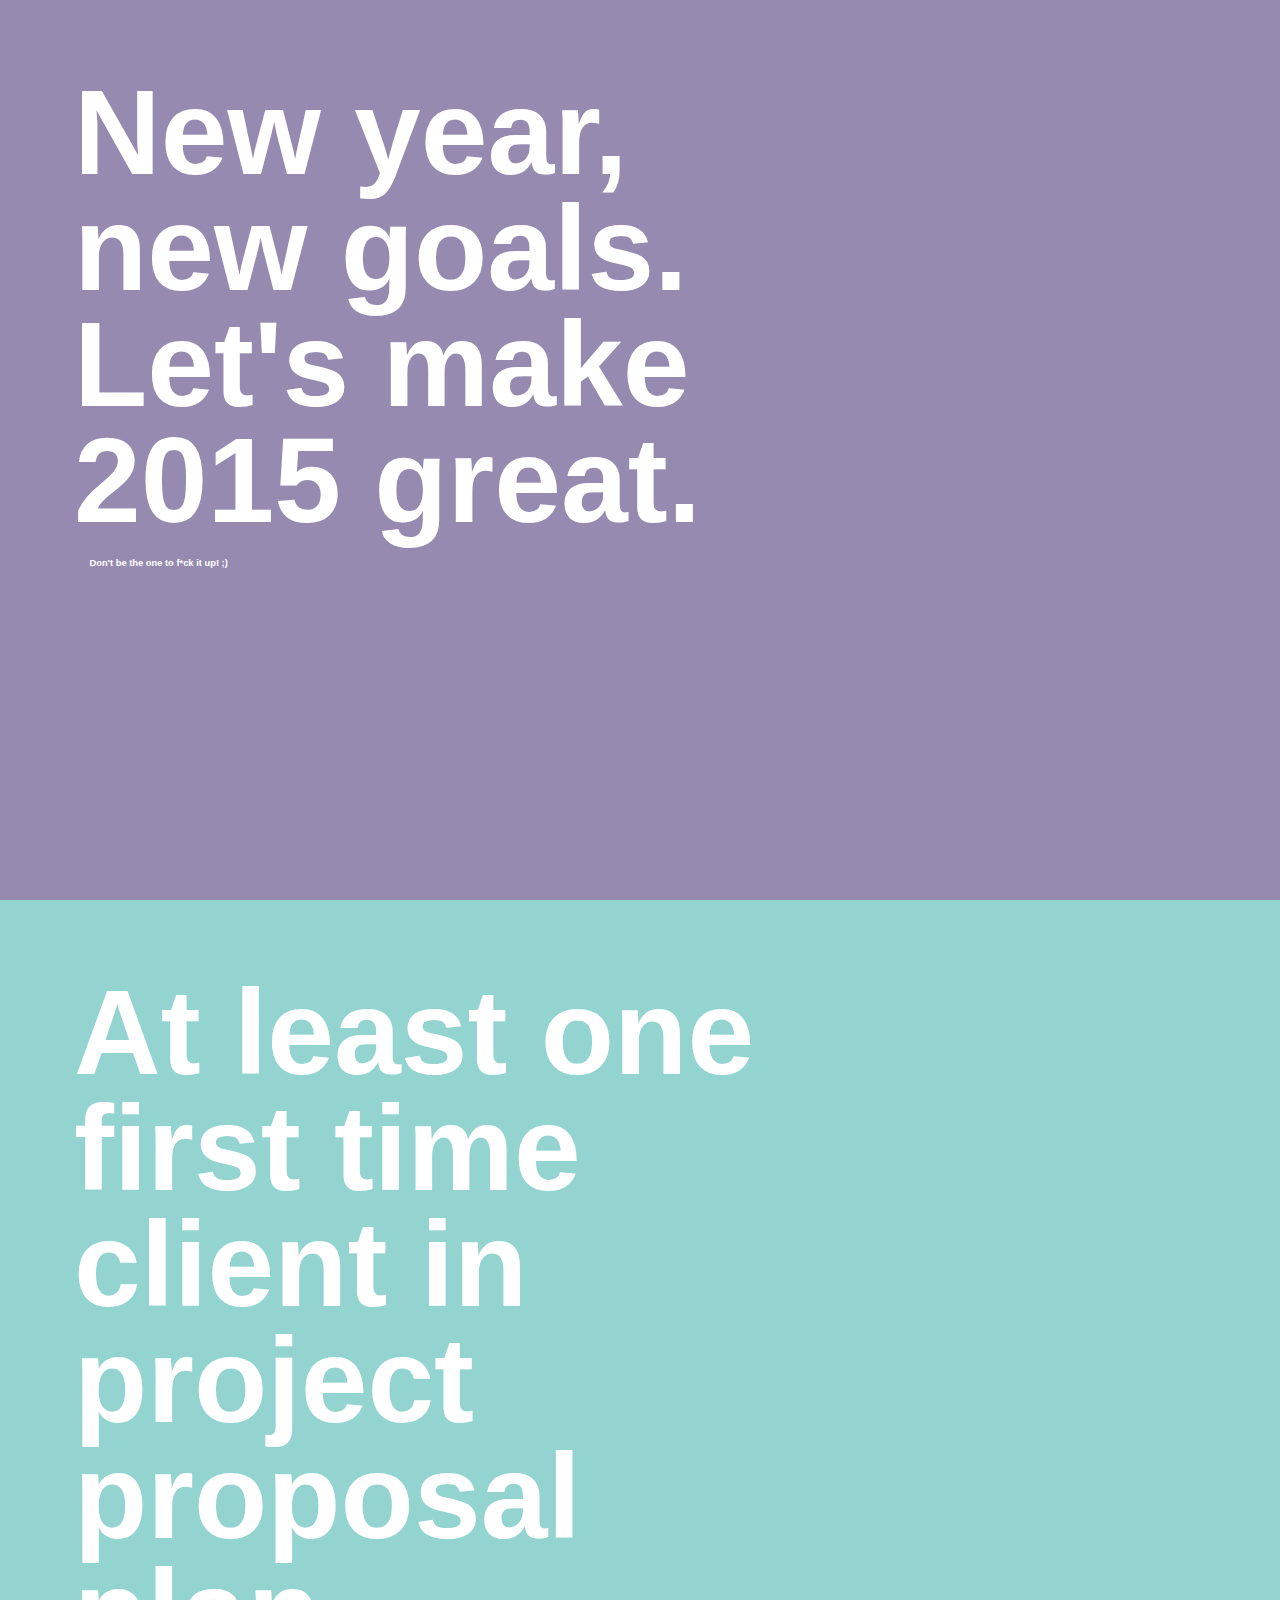
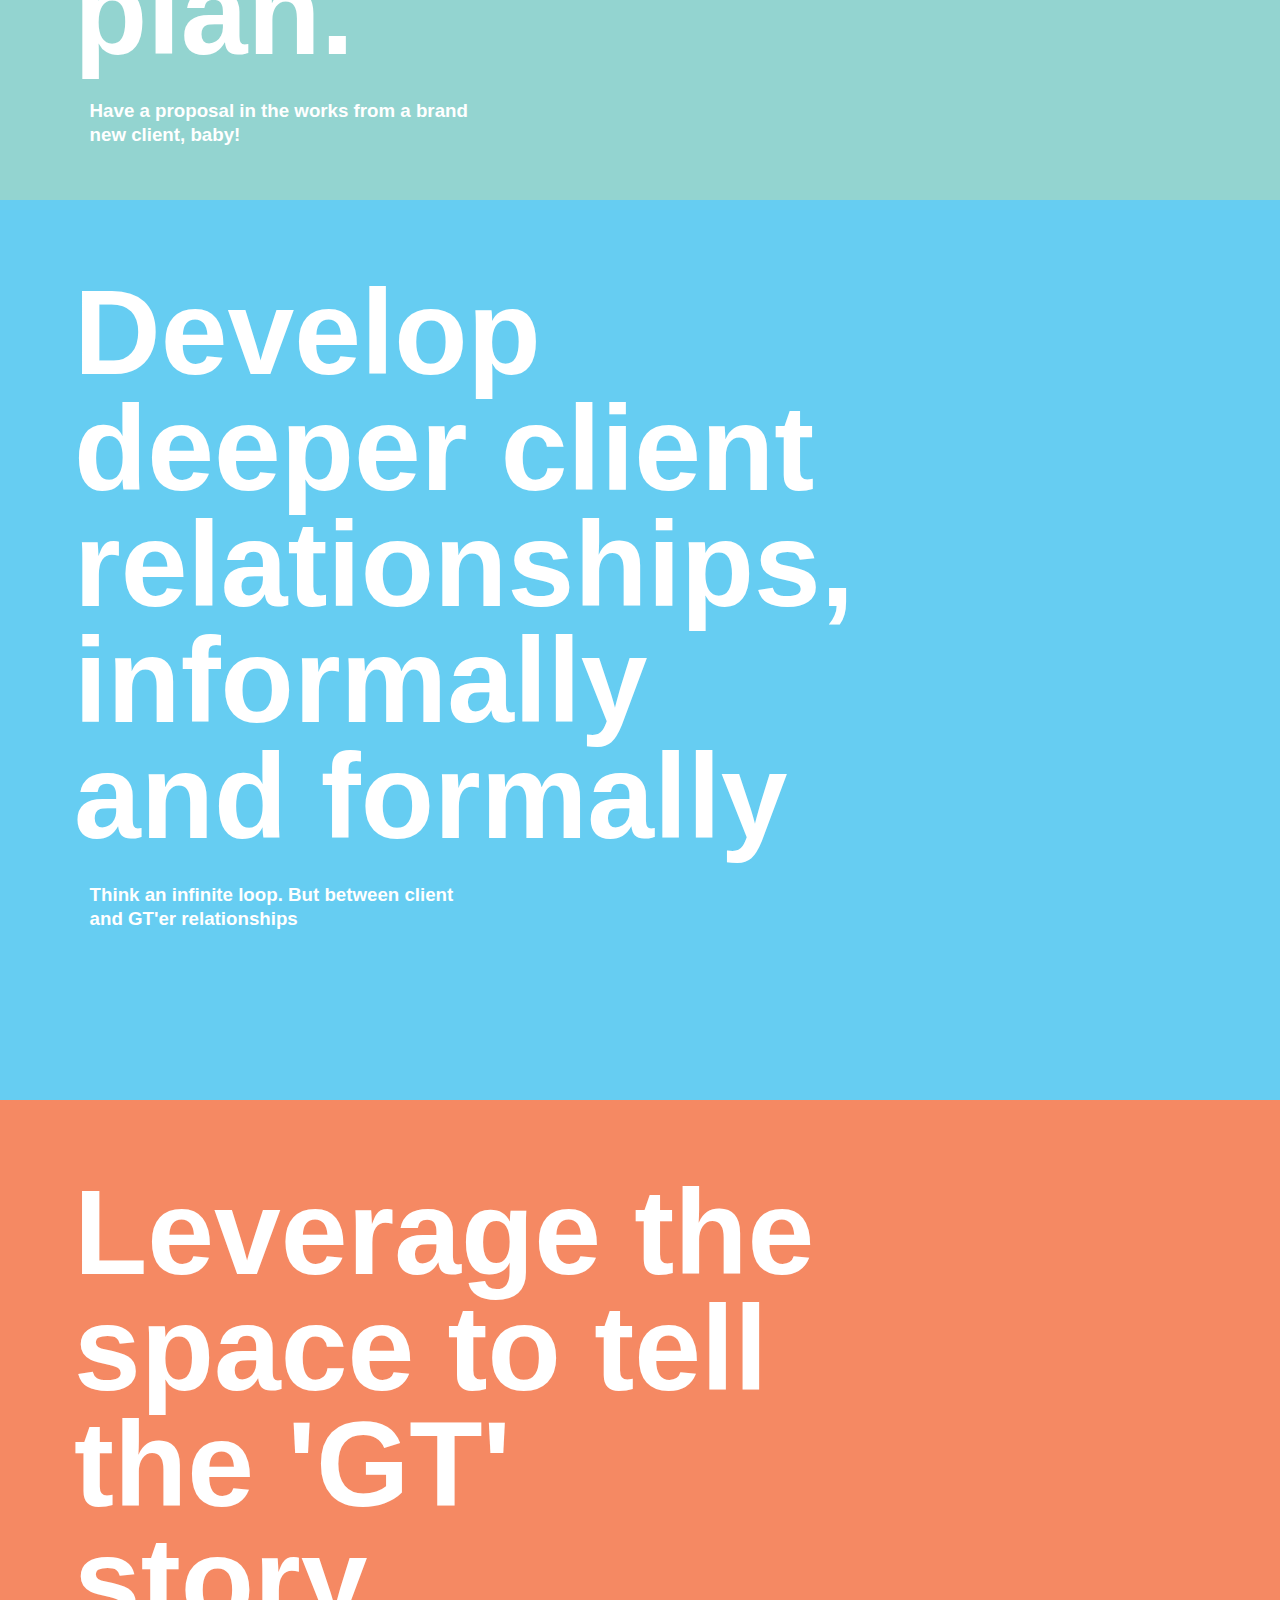
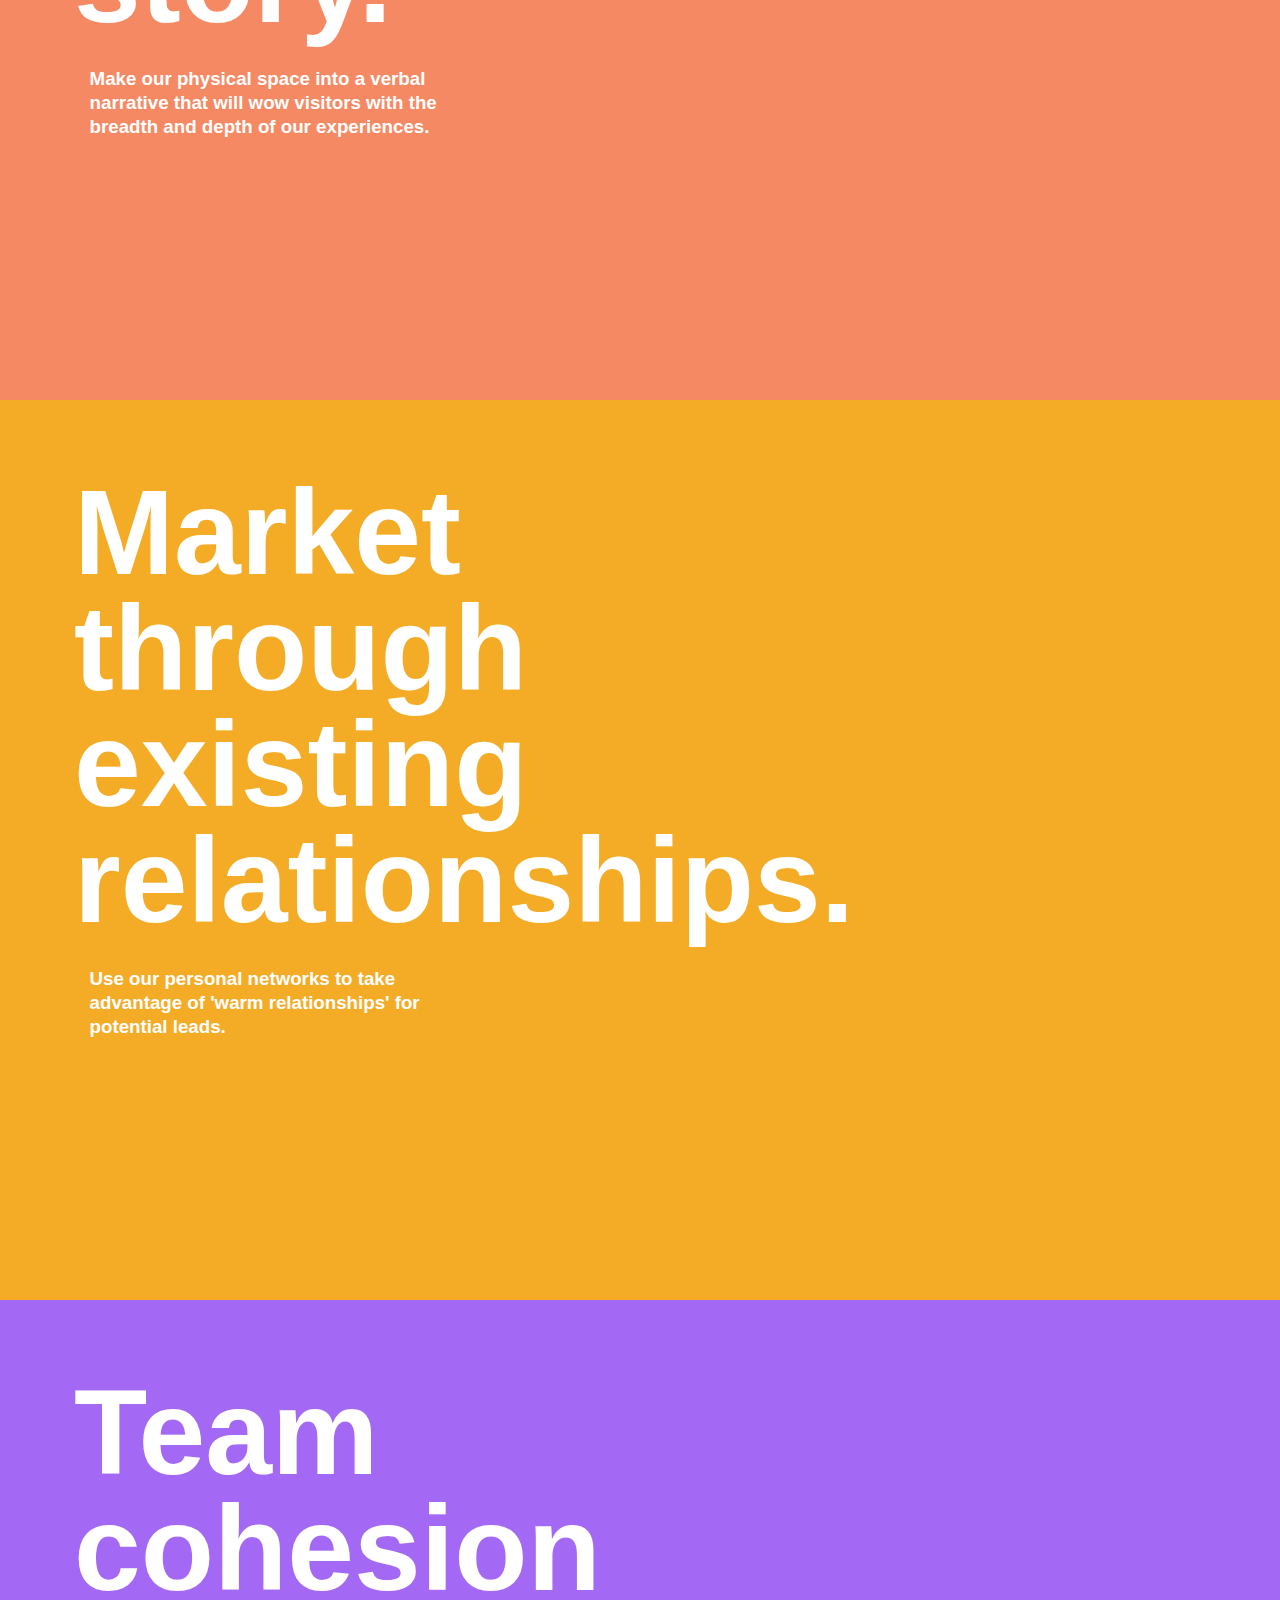
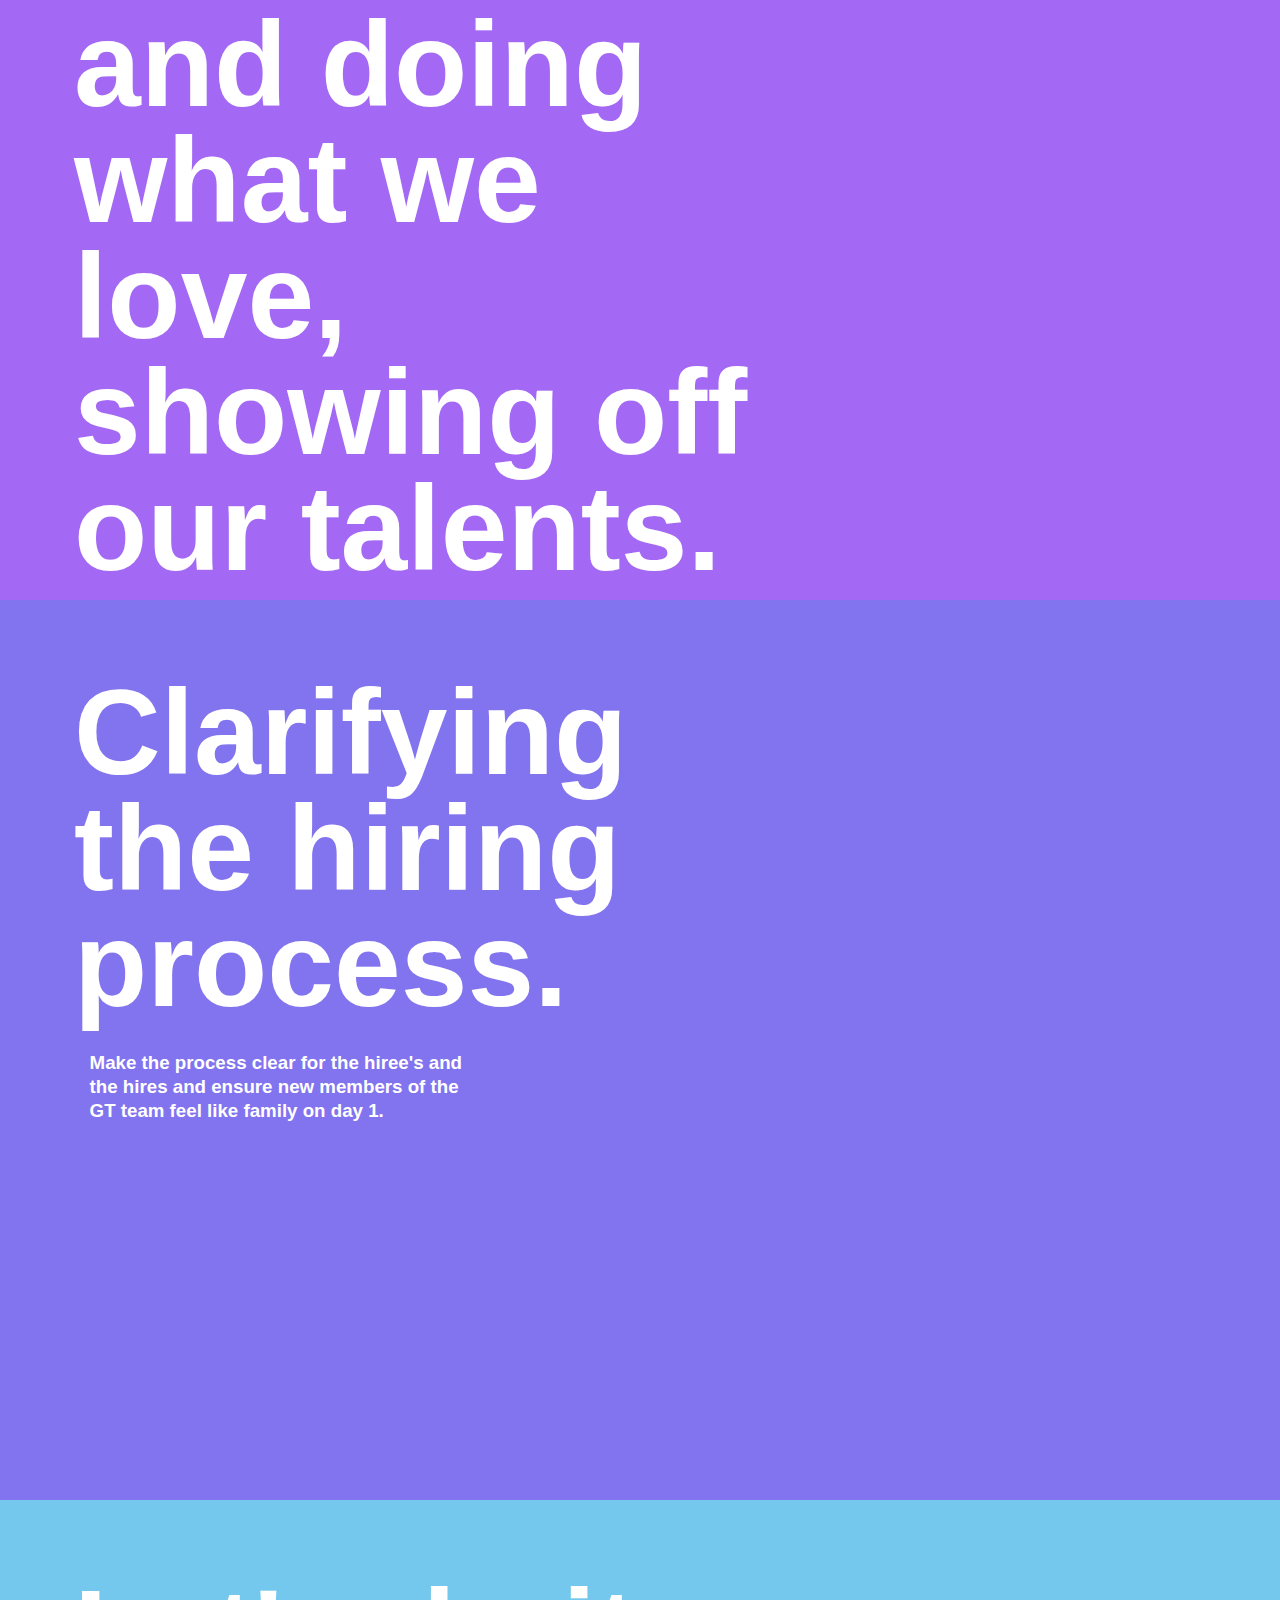
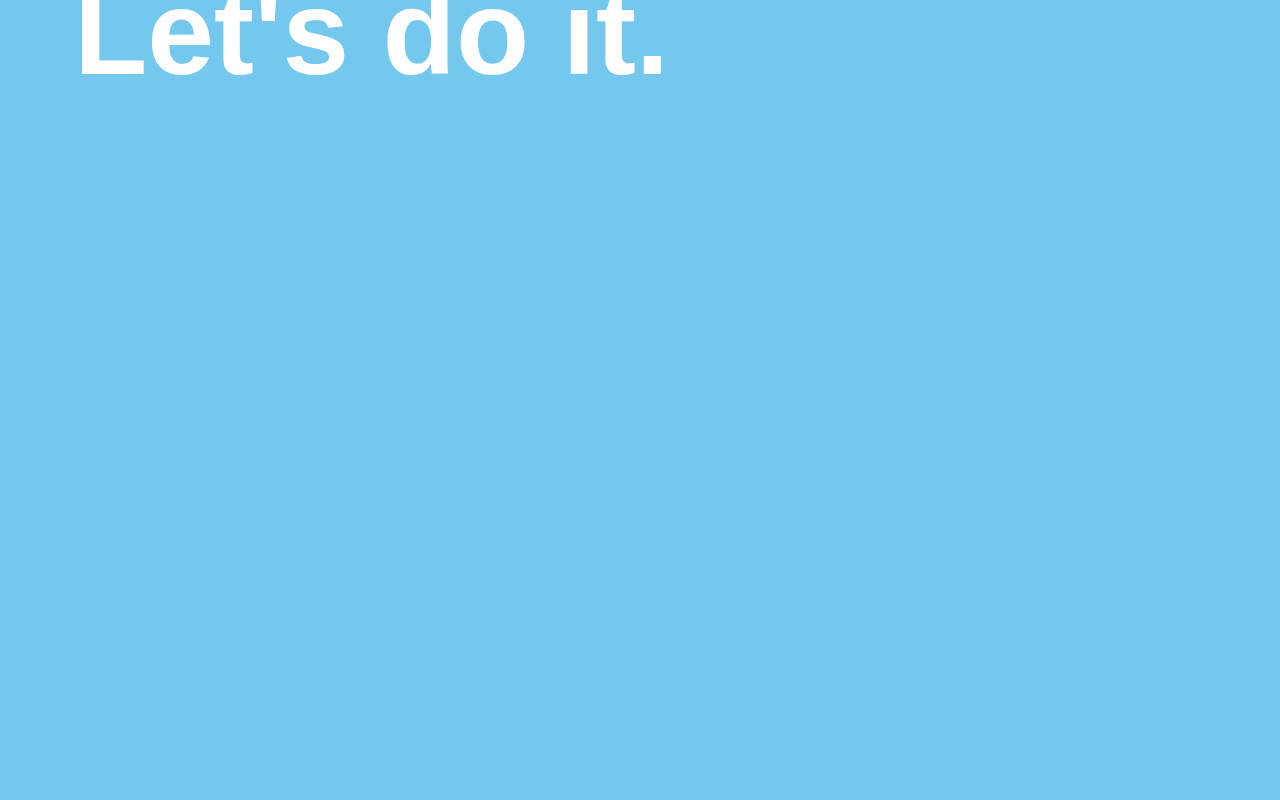
==== index.html @ dc008fac "more tweaks" ====
<!DOCTYPE html>
<!--[if lt IE 7]>      <html class="no-js lt-ie9 lt-ie8 lt-ie7"> <![endif]-->
<!--[if IE 7]>         <html class="no-js lt-ie9 lt-ie8"> <![endif]-->
<!--[if IE 8]>         <html class="no-js lt-ie9"> <![endif]-->
<!--[if gt IE 8]><!--> <html class="no-js"> <!--<![endif]-->
    <head>
        <meta charset="utf-8">
        <meta http-equiv="X-UA-Compatible" content="IE=edge,chrome=1">
        <title></title>
        <meta name="description" content="">
        <meta name="viewport" content="width=device-width, initial-scale=1">

        <link rel="stylesheet" href="css/normalize.min.css">
        <link rel="stylesheet" href="css/main.css">

        <script src="http://code.jquery.com/jquery-1.11.0.min.js"></script>
        <script src="js/vendor/imagesloaded.pkgd.min.js"></script>
        <script type="text/javascript" src="js/vendor/skrollr.min.js"></script>
        <!--[if lt IE 9]>
        <script type="text/javascript" src="js/vendor/skrollr.ie.min.js"></script>
        <![endif]-->
        <script type="text/javascript" src="js/main.js"></script>
        <link href='http://fonts.googleapis.com/css?family=Raleway:100' rel='stylesheet' type='text/css'>
		<link rel="stylesheet" type="text/css" href="http://cloud.typography.com/6257292/784244/css/fonts.css" />    
		</head>
    
    
    <body  class=''>


	    
<!--
        <button class='previous nav-button'>▲</button>
        <button class='next nav-button'>▼</button>
-->

	<div id='skrollr-body'>

<!-- SLIDE 1 -->

		<section id='slide-1' class='slide'>
		
		<div class='cropbox'>		
			
            <div class='slideHeader' id='introSlide'>
		            <h2>New year, new goals. Let's make 2015 great.</h2>
			</div>
			
			<div class='slideData' id='introSlideData'>
				<h3>Don't be the one to f*ck it up! ;)
					
				</h3>
			</div>
					
		</div>	
		</section>
		


<!-- SLIDE 2 -->

		<section id='slide-2' class='slide'>

		<div class='cropbox'>		
			
            <div class='slideHeader' >
		            <h2>At least one first time client in project proposal plan.</h2>
			</div>

			
			<div class='slideData'>
				<h3>Have a proposal in the works from a brand new client, baby!
					
				</h3>
			</div>
			
		</div>			
		</section>

<!-- SLIDE 3 -->

		<section id='slide-3' class='slide'>

		<div class='cropbox'>		
			
            <div class='slideHeader'>
		            <h2>Develop deeper client relationships, informally and formally</h2>
			</div>

			
			<div class='slideData'>
				<h3>Think an infinite loop. But between client and GT'er relationships</h3>
			</div>
			
		</div>			
		</section>
		
		
<!-- SLIDE 4 -->

		<section id='slide-4' class='slide'>

		<div class='cropbox'>		
			
            <div class='slideHeader'>
		            <h2>Leverage the space to tell the 'GT' story.</h2>
			</div>

			
			<div class='slideData'>
				<h3>Make our physical space into a verbal narrative that will wow visitors with the breadth and depth of our experiences.
					
				</h3>
			</div>
			
		</div>			
		</section>
		
		
<!-- SLIDE 5 -->

		<section id='slide-5' class='slide'>

		<div class='cropbox'>		
			
            <div class='slideHeader'>
		            <h2>Market through existing relationships.</h2>
			</div>

			
			<div class='slideData'>
				<h3>Use our personal networks to take advantage of 'warm relationships' for potential leads.
					
				</h3>
			</div>
			
		</div>			
		</section>
		
<!-- SLIDE 6 -->

		<section id='slide-6' class='slide'>

		<div class='cropbox'>		
			
            <div class='slideHeader'>
		            <h2>Team cohesion and doing what we love, showing off our talents.</h2>
			</div>

			
			<div class='slideData'>
				<h3>Inspire one another with our passions and push ourselves to pursue new explorations.
										
				</h3>
			</div>
			
		</div>			
		</section>
		
<!-- SLIDE 7 -->

		<section id='slide-7' class='slide'>

		<div class='cropbox'>		
			
            <div class='slideHeader'>
		            <h2>Clarifying the hiring process.</h2>
			</div>

			
			<div class='slideData'>
				<h3>Make the process clear for the hiree's and the hires and ensure new members of the GT team feel like family on day 1.
					
				</h3>
			</div>
			
		</div>			
		</section>
		
<!-- SLIDE 8 -->

		<section id='slide-8' class='slide'>

		<div class='cropbox'>		
			
            <div class='slideHeader'>
		            <h2>Let's do it.</h2>
			</div>

			
			<div class='slideData'>
				<h3>
					
				</h3>
			</div>
			
		</div>			
		</section>
		
		
		

	</div>
    </body>
</html>
---- css/main.css ----
/*! HTML5 Boilerplate v4.3.0 | MIT License | http://h5bp.com/ */

html,
button,
input,
select,
textarea {
    color: #222;
}

html {
    font-size: 1em;
    line-height: 1.4;
}

::-moz-selection {
    background: #b3d4fc;
    text-shadow: none;
}

::selection {
    background: #b3d4fc;
    text-shadow: none;
}

hr {
    display: block;
    height: 1px;
    border: 0;
    border-top: 1px solid #ccc;
    margin: 1em 0;
    padding: 0;
}

audio,
canvas,
img,
video {
    vertical-align: middle;
}

fieldset {
    border: 0;
    margin: 0;
    padding: 0;
}

textarea {
    resize: vertical;
}

.browsehappy {
    margin: 0.2em 0;
    background: #ccc;
    color: #000;
    padding: 0.2em 0;
}


/* ===== Initializr Styles ==================================================
   Author: Jonathan Verrecchia - verekia.com/initializr/responsive-template
   ========================================================================== */

body {
    font: 16px/26px Helvetica, Helvetica Neue, Arial;
}

.wrapper {
    width: 90%;
    margin: 0 5%;
}

/* ===================
    ALL: Orange Theme
   =================== */

.header-container {
    border-bottom: 20px solid #e44d26;
}

.footer-container,
.main aside {
    border-top: 20px solid #e44d26;
}

.header-container,
.footer-container,
.main aside {
    background: #f16529;
}

.title {
    color: white;
}

/* ==============
    MOBILE: Menu
   ============== */

nav ul {
    margin: 0;
    padding: 0;
}

nav a {
    display: block;
    margin-bottom: 10px;
    padding: 15px 0;

    text-align: center;
    text-decoration: none;
    font-weight: bold;

    color: white;
    background: #e44d26;
}

nav a:hover,
nav a:visited {
    color: white;
}

nav a:hover {
    text-decoration: underline;
}

/* ==============
    MOBILE: Main
   ============== */

.main {
    padding: 30px 0;
}

.main article h1 {
    font-size: 2em;
}

.main aside {
    color: white;
    padding: 0px 5% 10px;
}

.footer-container footer {
    color: white;
    padding: 20px 0;
}

/* ===============
    ALL: IE Fixes
   =============== */

.ie7 .title {
    padding-top: 20px;
}

/* ==========================================================================
   Author's custom styles
   ========================================================================== */

/* colors */
/* gt-blue: #00aeef */
/* light-grey: #f2f2f2*/

body {
    background-color:#f2f2f2;
	font-family: "Gotham SSm A", "Gotham SSm B", sans-serif;    
	font-weight: 100;

}


button{
    border:none;
    background-color:transparent;
    color:#ffffff;
    font-size:2em;
    text-align: center
}

button:hover{
    color:#00aeef;
}

button:focus{
    outline:none;
}



/* NAV */
.nav-button{
	font-size: 1.5em;
    width:40px;
    position:fixed;
    left:50%;
    margin-left:-15px;
    z-index: 10;
}

.next{
    bottom:10px;
}

.previous{
    top:10px;
}



/* SKROLLR */


/* scrollable content */


.slide{
    overflow: visible;
    position: relative;
}

.cropbox {
	position: relative;
	overflow: hidden;
	width: 100%;
	height: 100%;
}

#titleLabel{
    position:absolute;
    width:400px;
    margin:0px auto;
    top: 36%;
    left: 13%;
    color:#ffffff;
    height:25%;
    width: auto;
    font-size:3em;
    line-height: 90%;
}

.slideHeader {
	position: static;
	float: left;
	font-weight: 100em;
/*
	top: -12%;
	left: 3%;
*/
	margin-top: 5%;
	margin-left: 5%;
	margin-right: 100%;
	font-size: 5em;
	width: 60%;
	height: auto;
	line-height: 145%;
	color: #ffffff;
	z-index: 0;
		
}

.slideData {
	position: static;
	float: left;
/*
	top: 80%;
	left: 3%;
*/
	margin-left: 7%;
	font-size: 1em;
	width: 400px;
	height: auto; 
	line-height: 150%;
	color: #ffffff;
	z-index: 1;
}

h2 {
	margin: 10px;
}


@media (max-width: 900px) {
  .slideHeader{
	 font-size: 4em;
	 top: 0px;
	 width: 75%;
  }
  
  .slideData {
	  font-size: .75em; 
	  width: 300px;
  }
  
  #introSlideData {
	font-size: .25em;
}
}

@media (max-width: 640px) {
  .slideHeader{
	 font-size: 2em;
	 top: 0px;
	 width: 75%;
  }
  
  .slideData {
	  font-size: .75em; 
	  width: 300px;
  }
  
  #introSlideData {
	font-size: .15em;
}
}




/* ----- SLIDE 1 PRINCIPLES ------ */
#slide-1 {
	background-color: #968AB1;
}

#introSlideData {
	font-size: .5em;
}

/* ----- SLIDE 2  ------ */
#slide-2 {
	background-color: #93d4d0;
}

	

/* ----- SLIDE 3 ------ */
#slide-3 {
	background-color: #66CDF2;
}

/* ----- SLIDE 4 ------ */
#slide-4 {
	background-color: #f58963;
}

/* ----- SLIDE 5 ------ */
#slide-5 {
	background-color: #f4ac26;
}

/* ----- SLIDE 6 ------ */
#slide-6 {
	background-color: #a369f4;
}

/* ----- SLIDE 7 ------ */
#slide-7 {
	background-color: #8273ef;
}

/* ----- SLIDE 8 ------ */
#slide-8 {
	background-color: #74c8ed;
}




/* OTHER STUFF */
section{
/*     border-bottom:10px solid pink;  */

}



/* ANCHORS */

.anchor{
    position:absolute;
    width:1px;
    height:1px;
    background-color:transparent;
}

/* add the debug  class to the body tag to show anchors */
.debug .anchor{
    width: 100px;
    height:10px;
    background-color:white;
}



/* ==========================================================================
   Media Queries
   ========================================================================== */

@media only screen and (min-width: 480px) {

/* ====================
    INTERMEDIATE: Menu
   ==================== */

    nav a {
        float: left;
        width: 27%;
        margin: 0 1.7%;
        padding: 25px 2%;
        margin-bottom: 0;
    }

    nav li:first-child a {
        margin-left: 0;
    }

    nav li:last-child a {
        margin-right: 0;
    }

/* ========================
    INTERMEDIATE: IE Fixes
   ======================== */

    nav ul li {
        display: inline;
    }

    .oldie nav a {
        margin: 0 0.7%;
    }
}

@media only screen and (min-width: 768px) {

/* ====================
    WIDE: CSS3 Effects
   ==================== */

    .header-container,
    .main aside {
        -webkit-box-shadow: 0 5px 10px #aaa;
           -moz-box-shadow: 0 5px 10px #aaa;
                box-shadow: 0 5px 10px #aaa;
    }

/* ============
    WIDE: Menu
   ============ */

    .title {
        float: left;
    }

    nav {
        float: right;
        width: 38%;
    }

/* ============
    WIDE: Main
   ============ */

    .main article {
        float: left;
        width: 57%;
    }

    .main aside {
        float: right;
        width: 28%;
    }
}

@media only screen and (min-width: 1140px) {

/* ===============
    Maximal Width
   =============== */

    .wrapper {
        width: 1026px; /* 1140px - 10% for margins */
        margin: 0 auto;
    }
}

/* ==========================================================================
   Helper classes
   ========================================================================== */

.ir {
    background-color: transparent;
    border: 0;
    overflow: hidden;
    *text-indent: -9999px;
}

.ir:before {
    content: "";
    display: block;
    width: 0;
    height: 150%;
}

.hidden {
    display: none !important;
    visibility: hidden;
}

.visuallyhidden {
    border: 0;
    clip: rect(0 0 0 0);
    height: 1px;
    margin: -1px;
    overflow: hidden;
    padding: 0;
    position: absolute;
    width: 1px;
}

.visuallyhidden.focusable:active,
.visuallyhidden.focusable:focus {
    clip: auto;
    height: auto;
    margin: 0;
    overflow: visible;
    position: static;
    width: auto;
}

.invisible {
    visibility: hidden;
}

.clearfix:before,
.clearfix:after {
    content: " ";
    display: table;
}

.clearfix:after {
    clear: both;
}

.clearfix {
    *zoom: 1;
}

/* ==========================================================================
   Print styles
   ========================================================================== */

@media print {
    * {
        background: transparent !important;
        color: #000 !important;
        box-shadow: none !important;
        text-shadow: none !important;
    }

    a,
    a:visited {
        text-decoration: underline;
    }

    a[href]:after {
        content: " (" attr(href) ")";
    }

    abbr[title]:after {
        content: " (" attr(title) ")";
    }

    .ir a:after,
    a[href^="javascript:"]:after,
    a[href^="#"]:after {
        content: "";
    }

    pre,
    blockquote {
        border: 1px solid #999;
        page-break-inside: avoid;
    }

    thead {
        display: table-header-group;
    }

    tr,
    img {
        page-break-inside: avoid;
    }

    img {
        max-width: 100% !important;
    }

    @page {
        margin: 0.5cm;
    }

    p,
    h2,
    h3 {
        orphans: 3;
        widows: 3;
    }

    h2,
    h3 {
        page-break-after: avoid;
    }
}
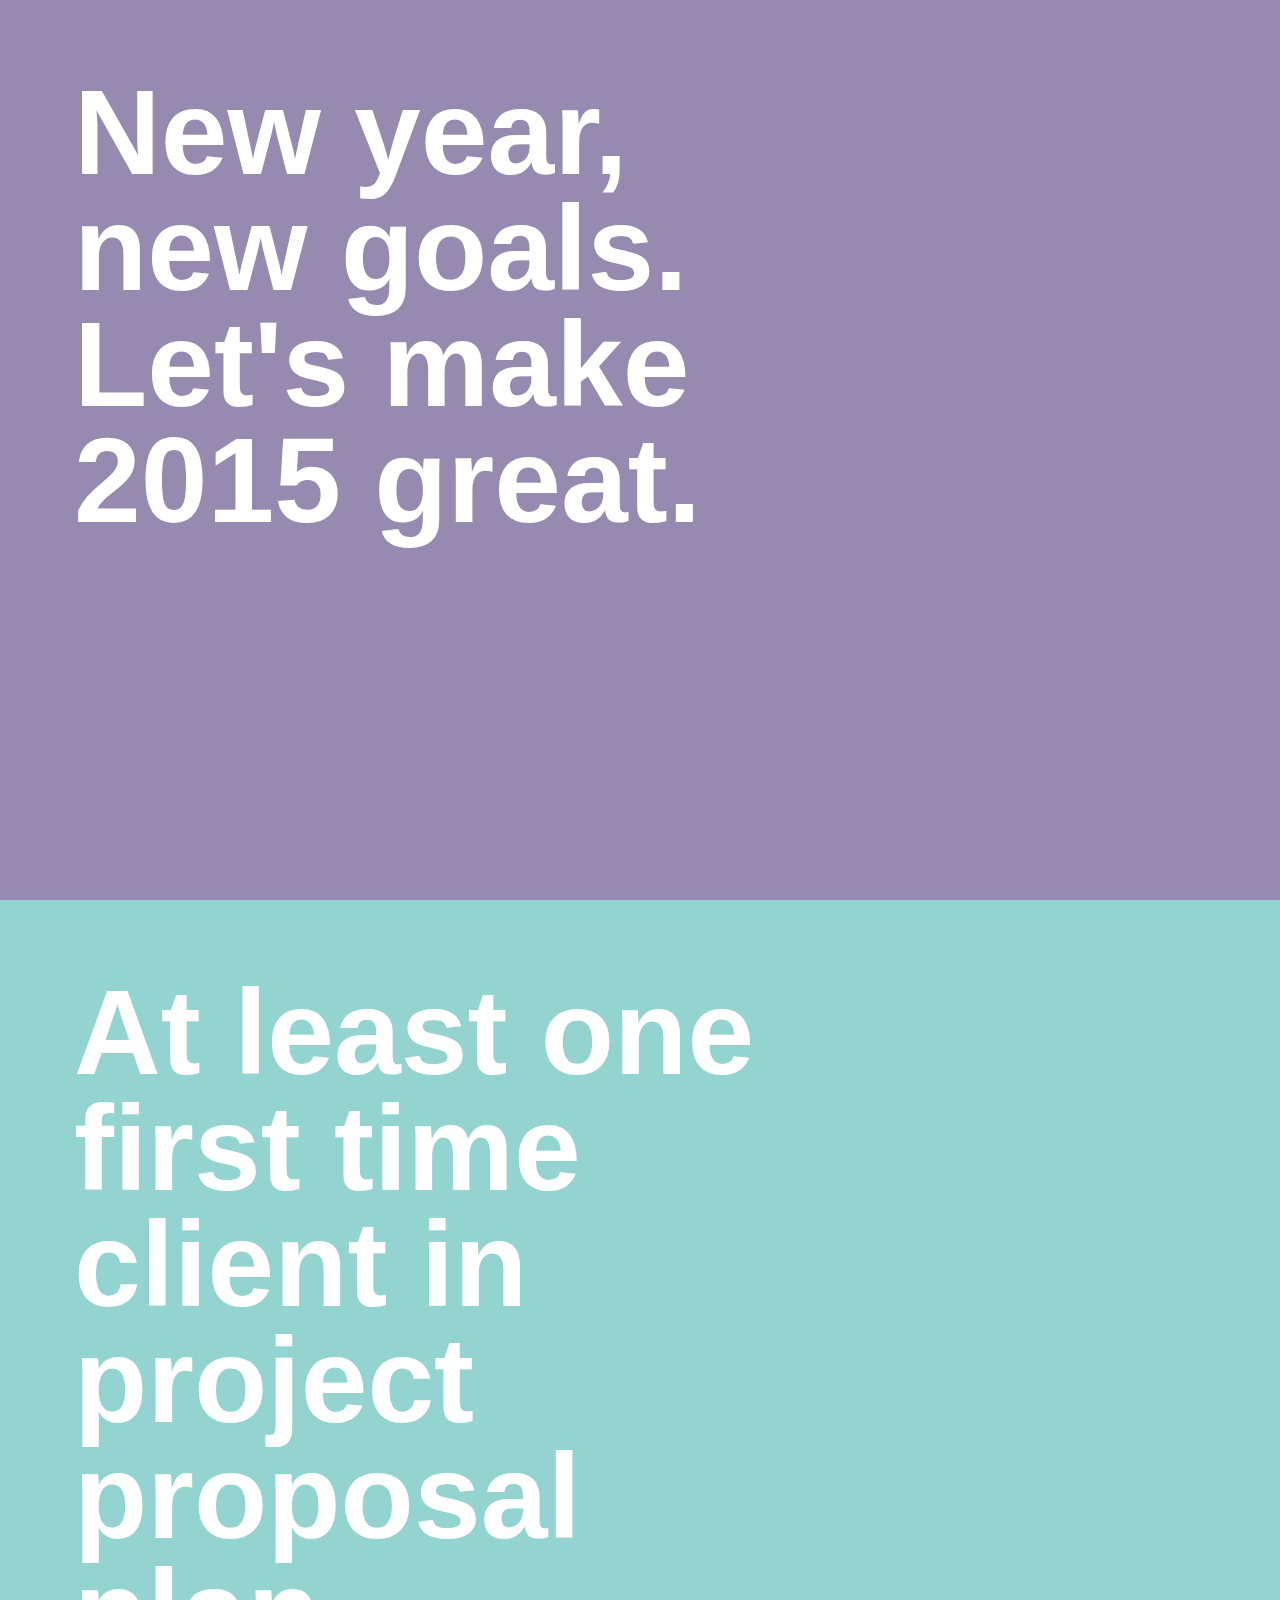
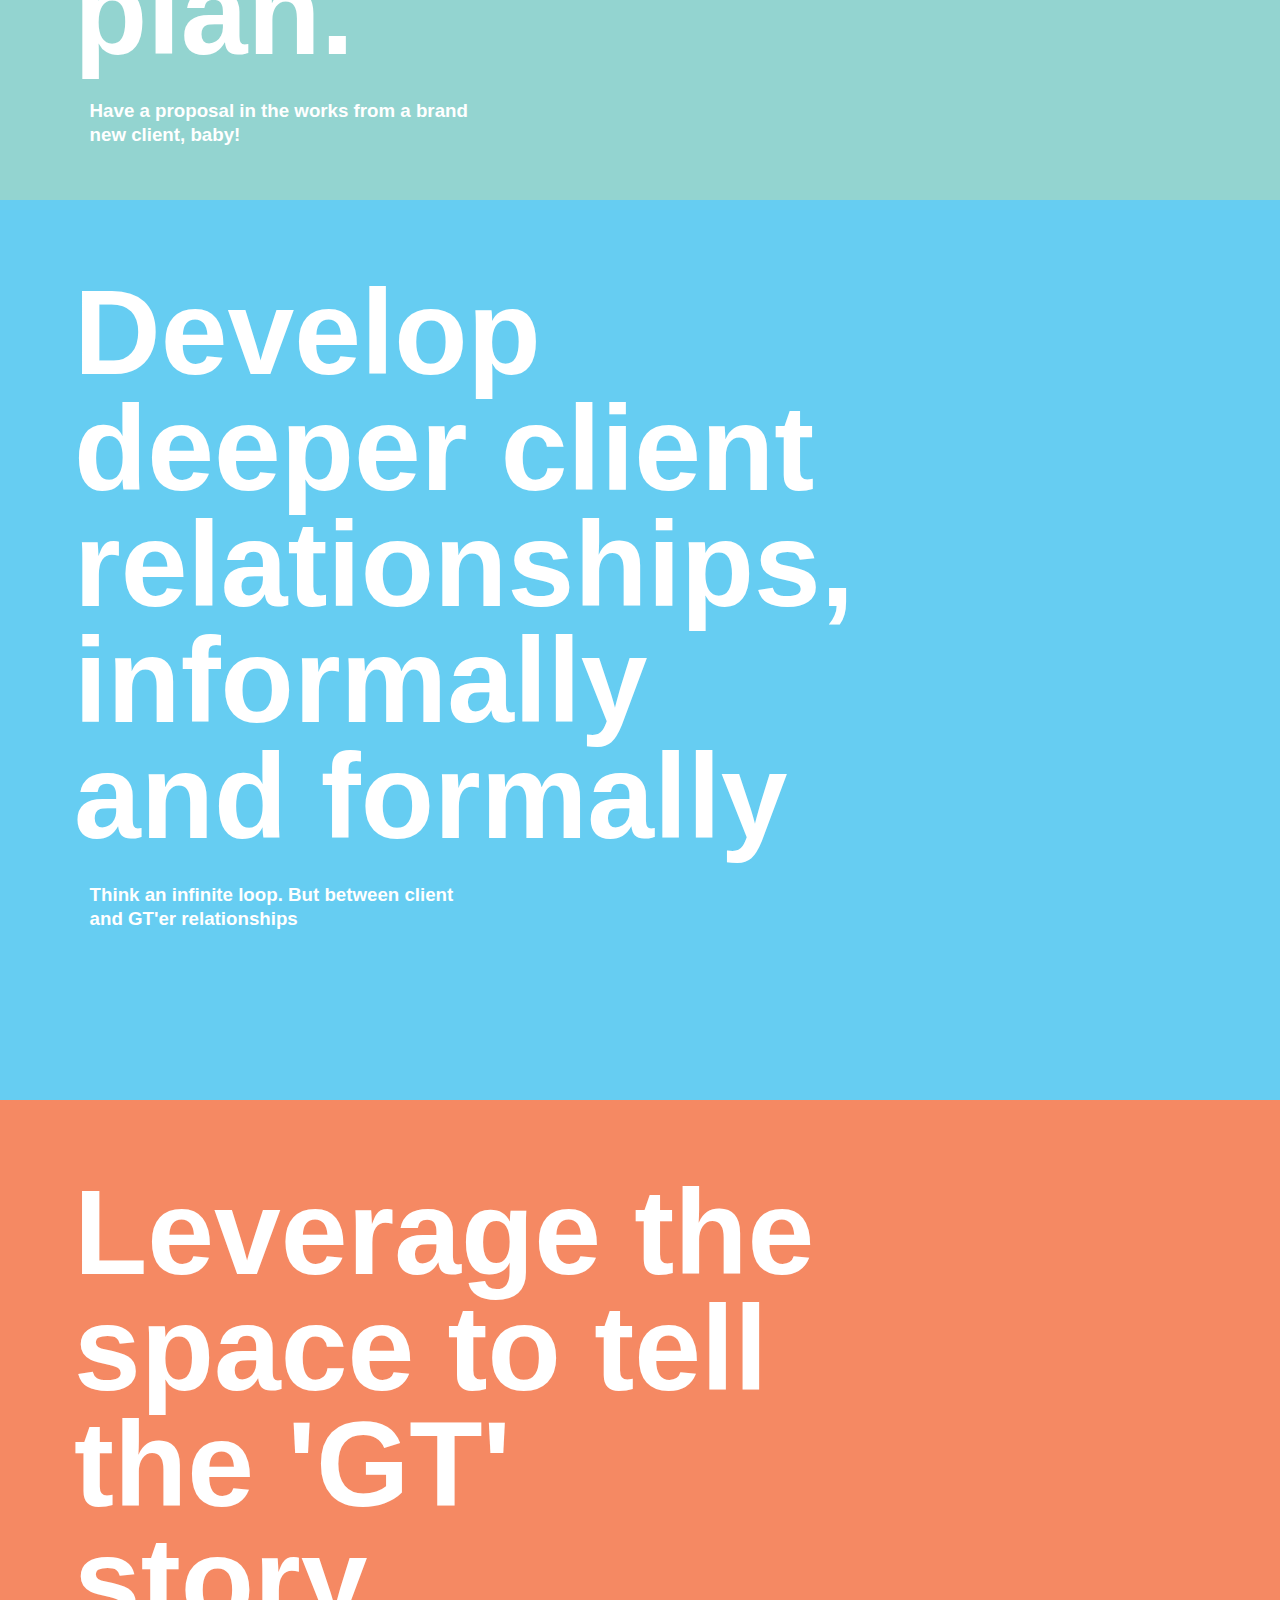
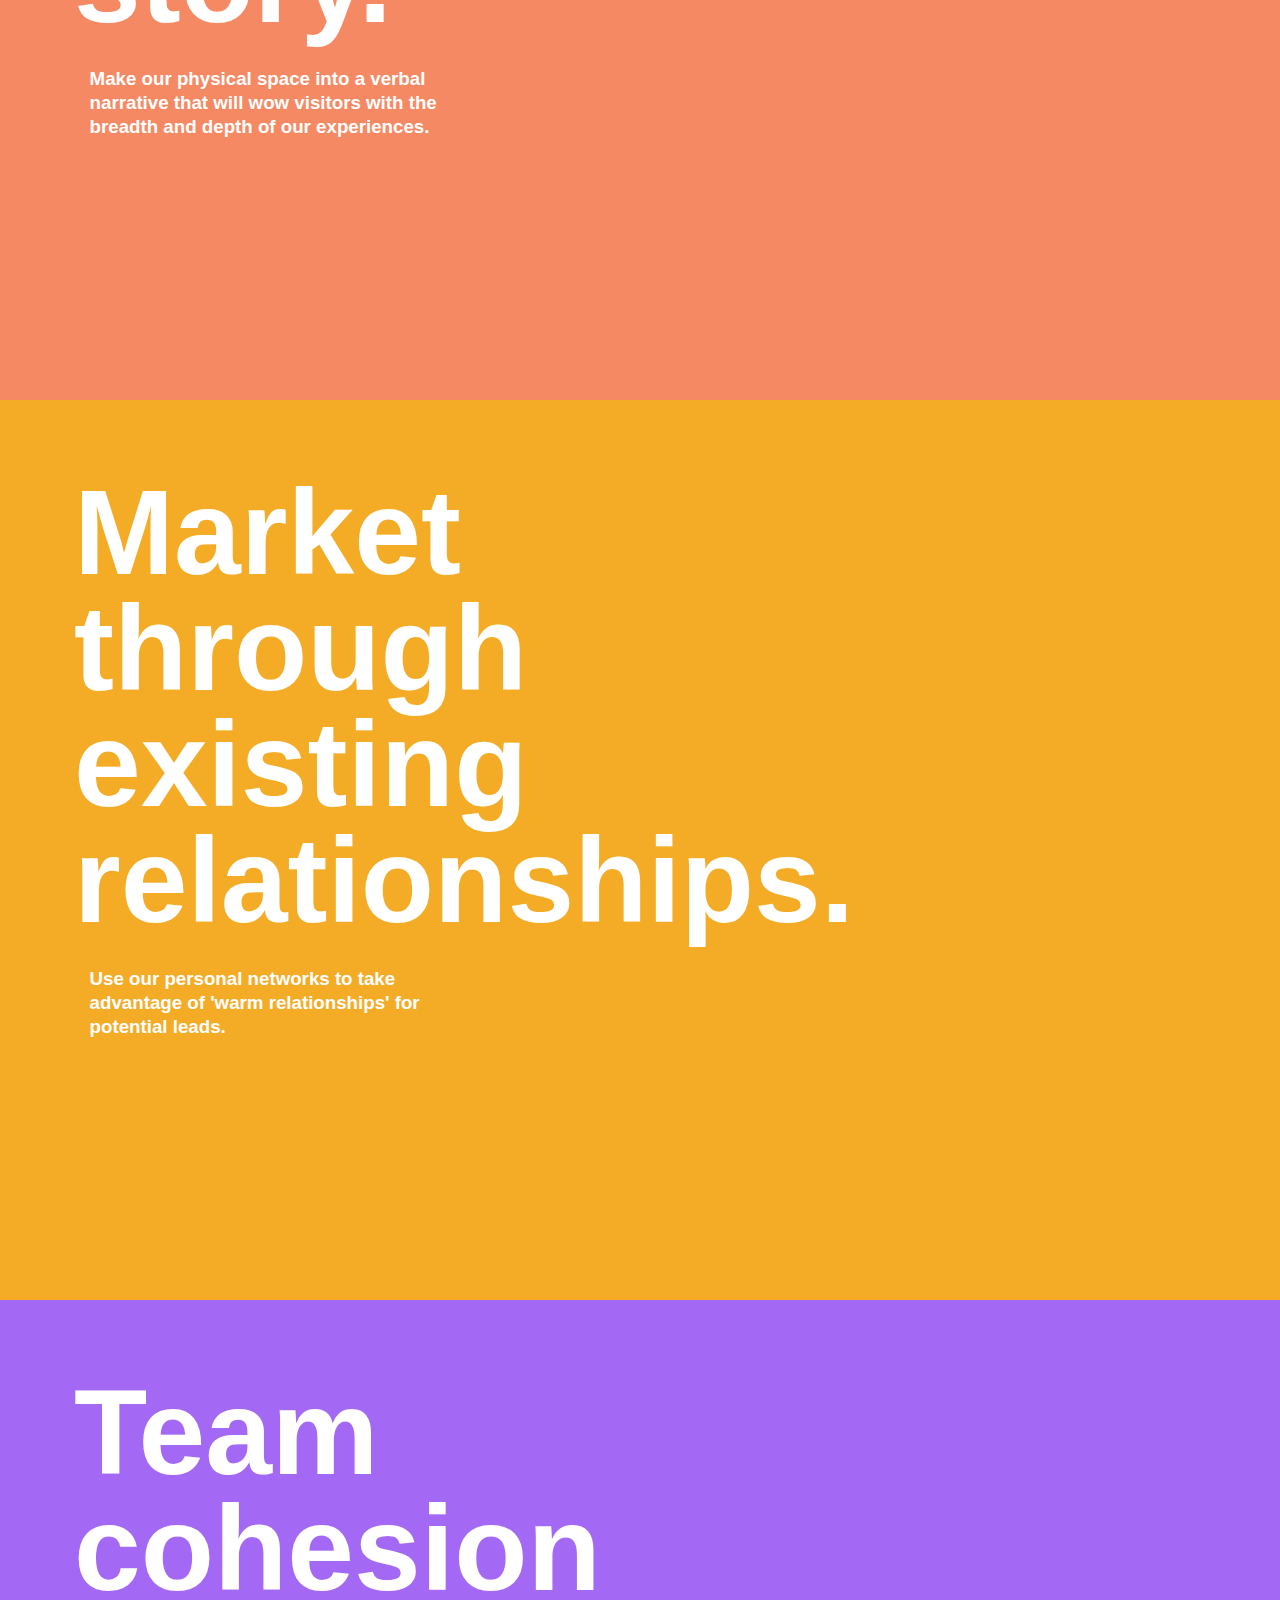
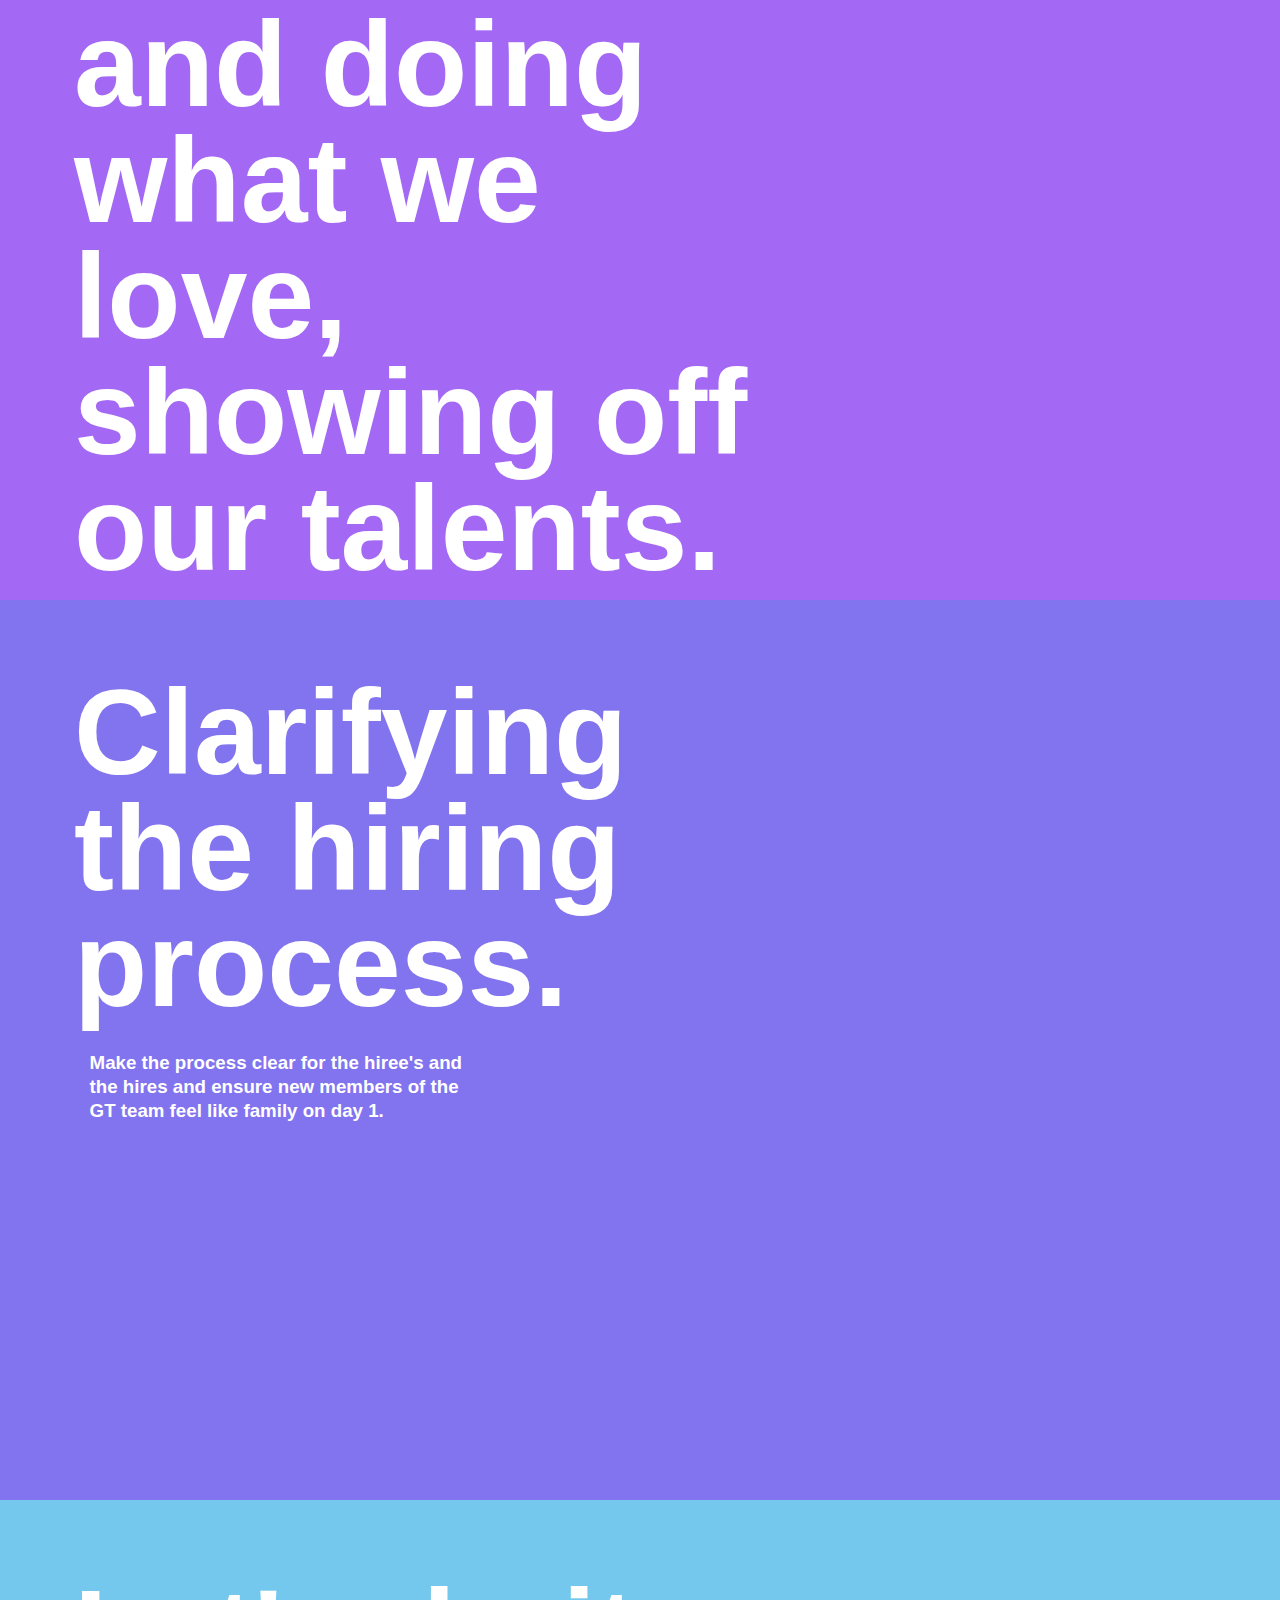
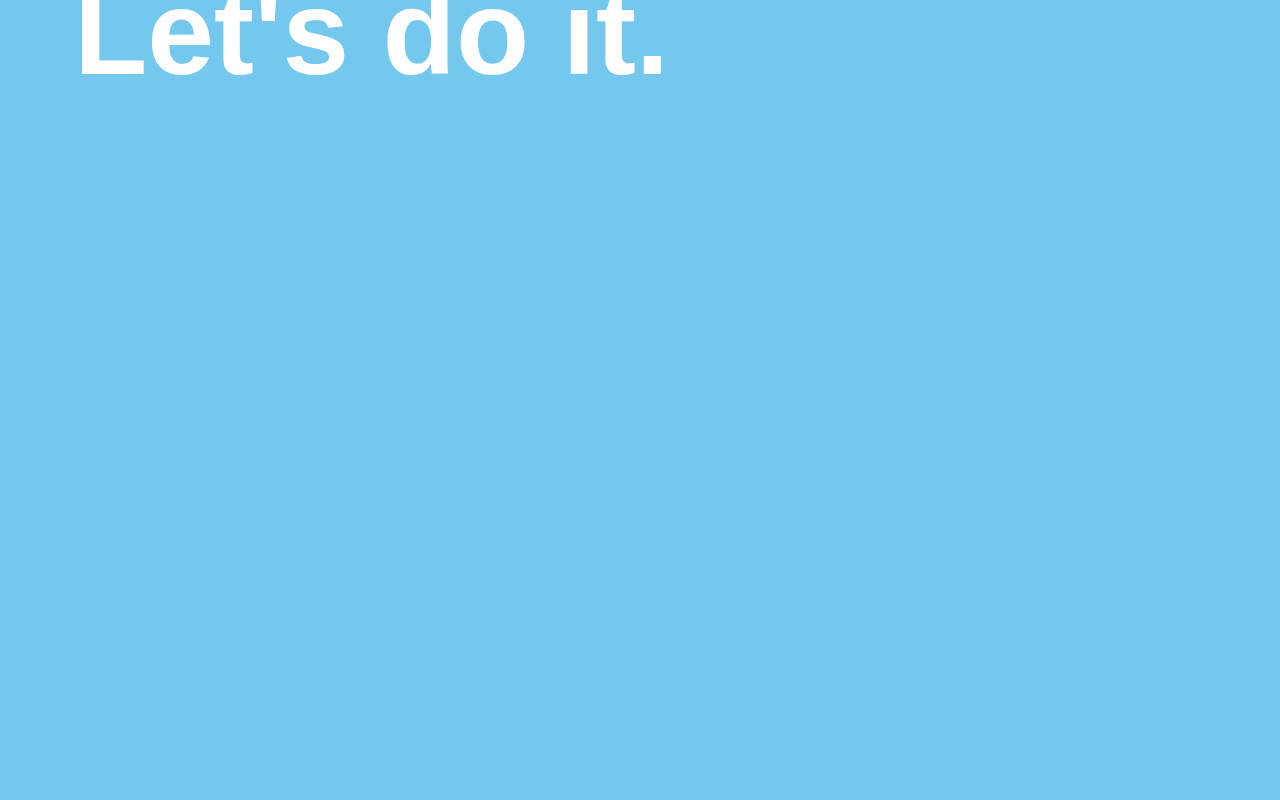
==== commit d0e68c1c: "being nice" ====
--- a/index.html
+++ b/index.html
@@ -47,7 +47,7 @@
 			</div>
 			
 			<div class='slideData' id='introSlideData'>
-				<h3>Don't be the one to f*ck it up! ;)
+				<h3>
 					
 				</h3>
 			</div>
--- a/css/main.css
+++ b/css/main.css
@@ -323,6 +323,7 @@
 }
 
 #introSlideData {
+	margin-top: 5px;
 	font-size: .5em;
 }
 
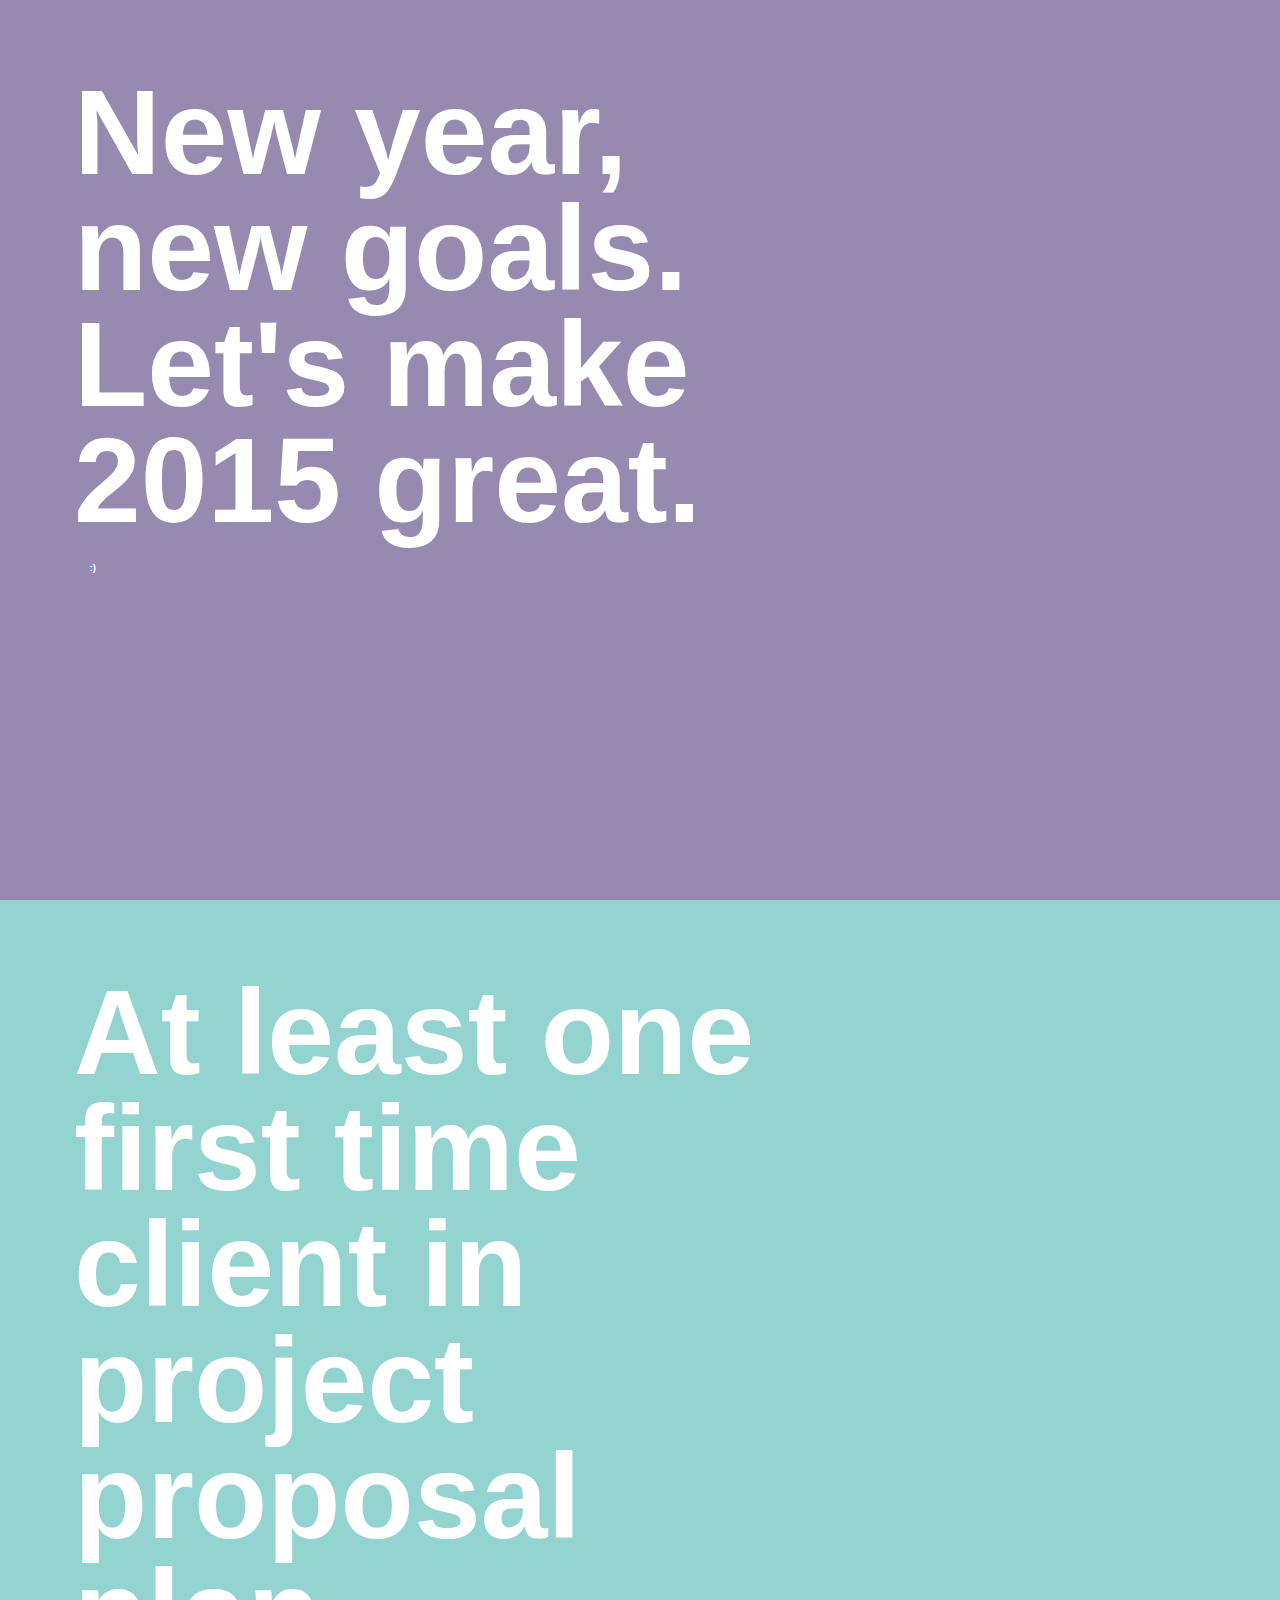
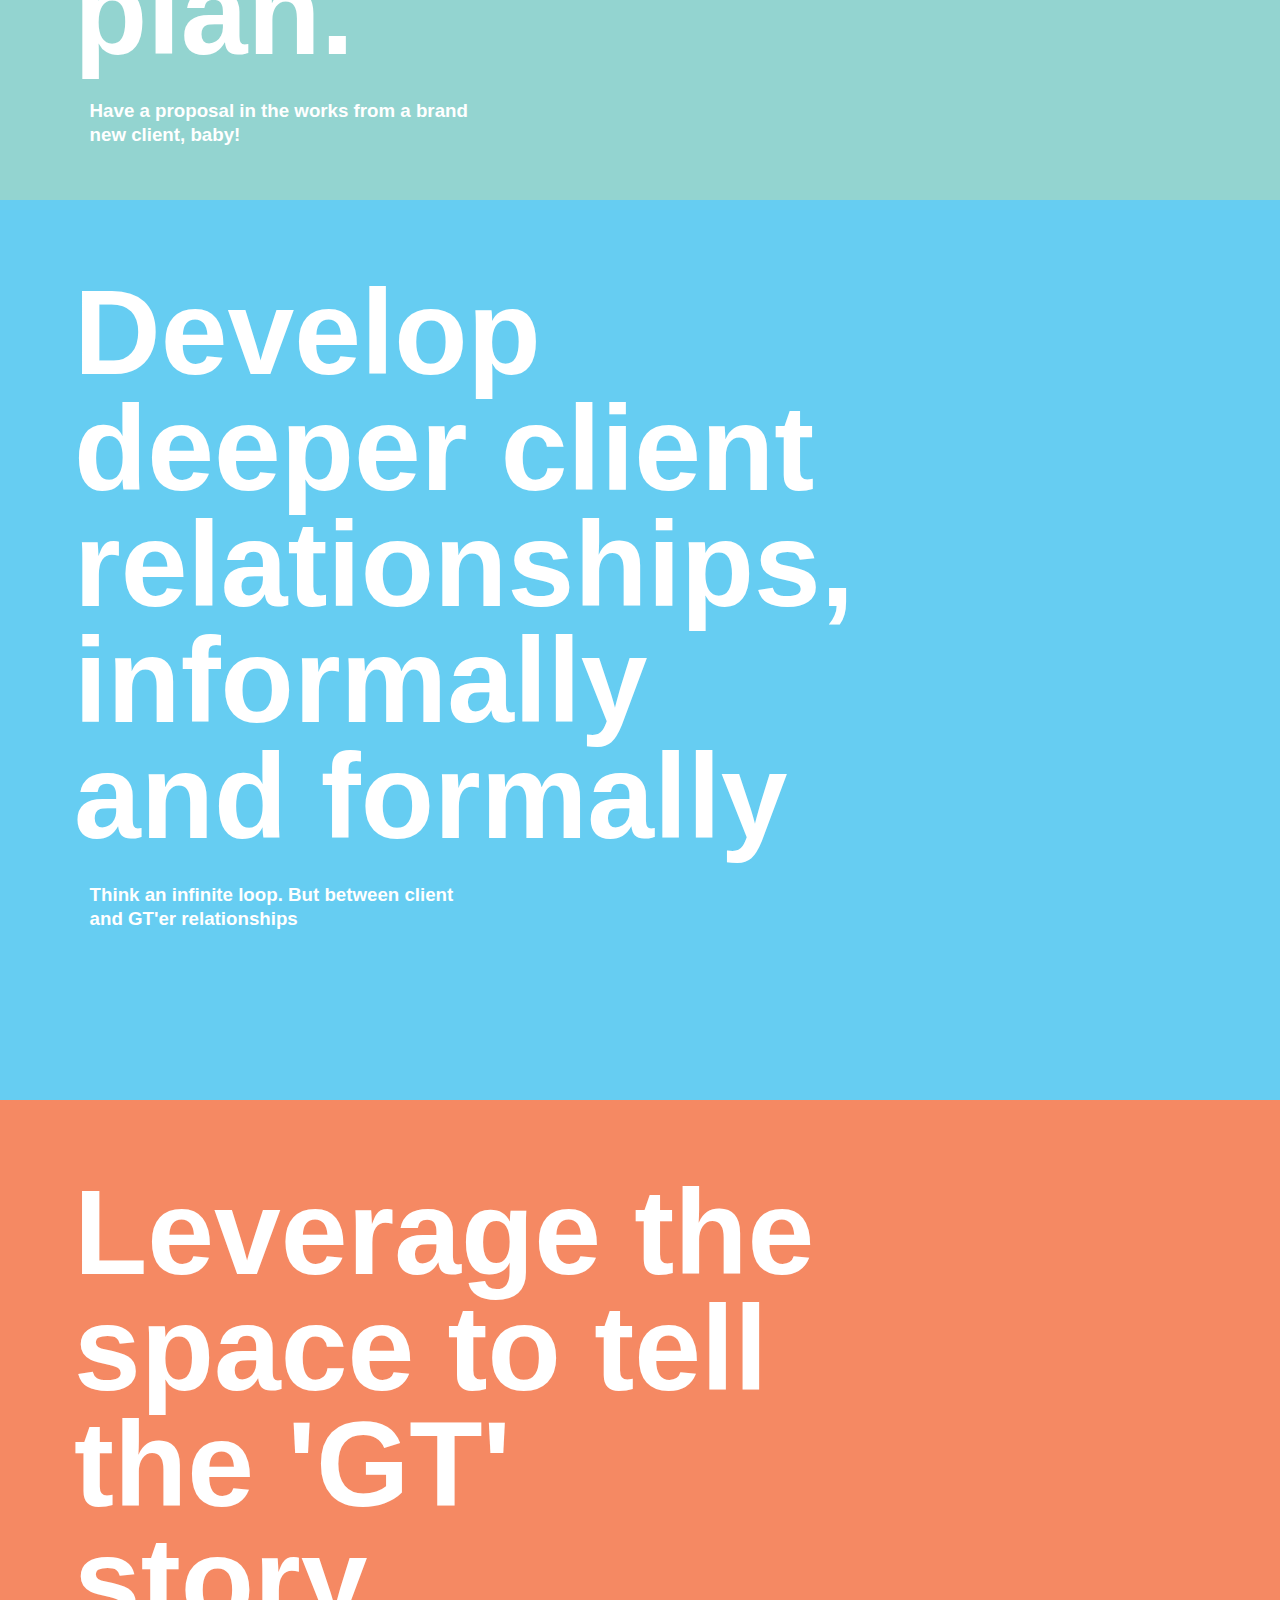
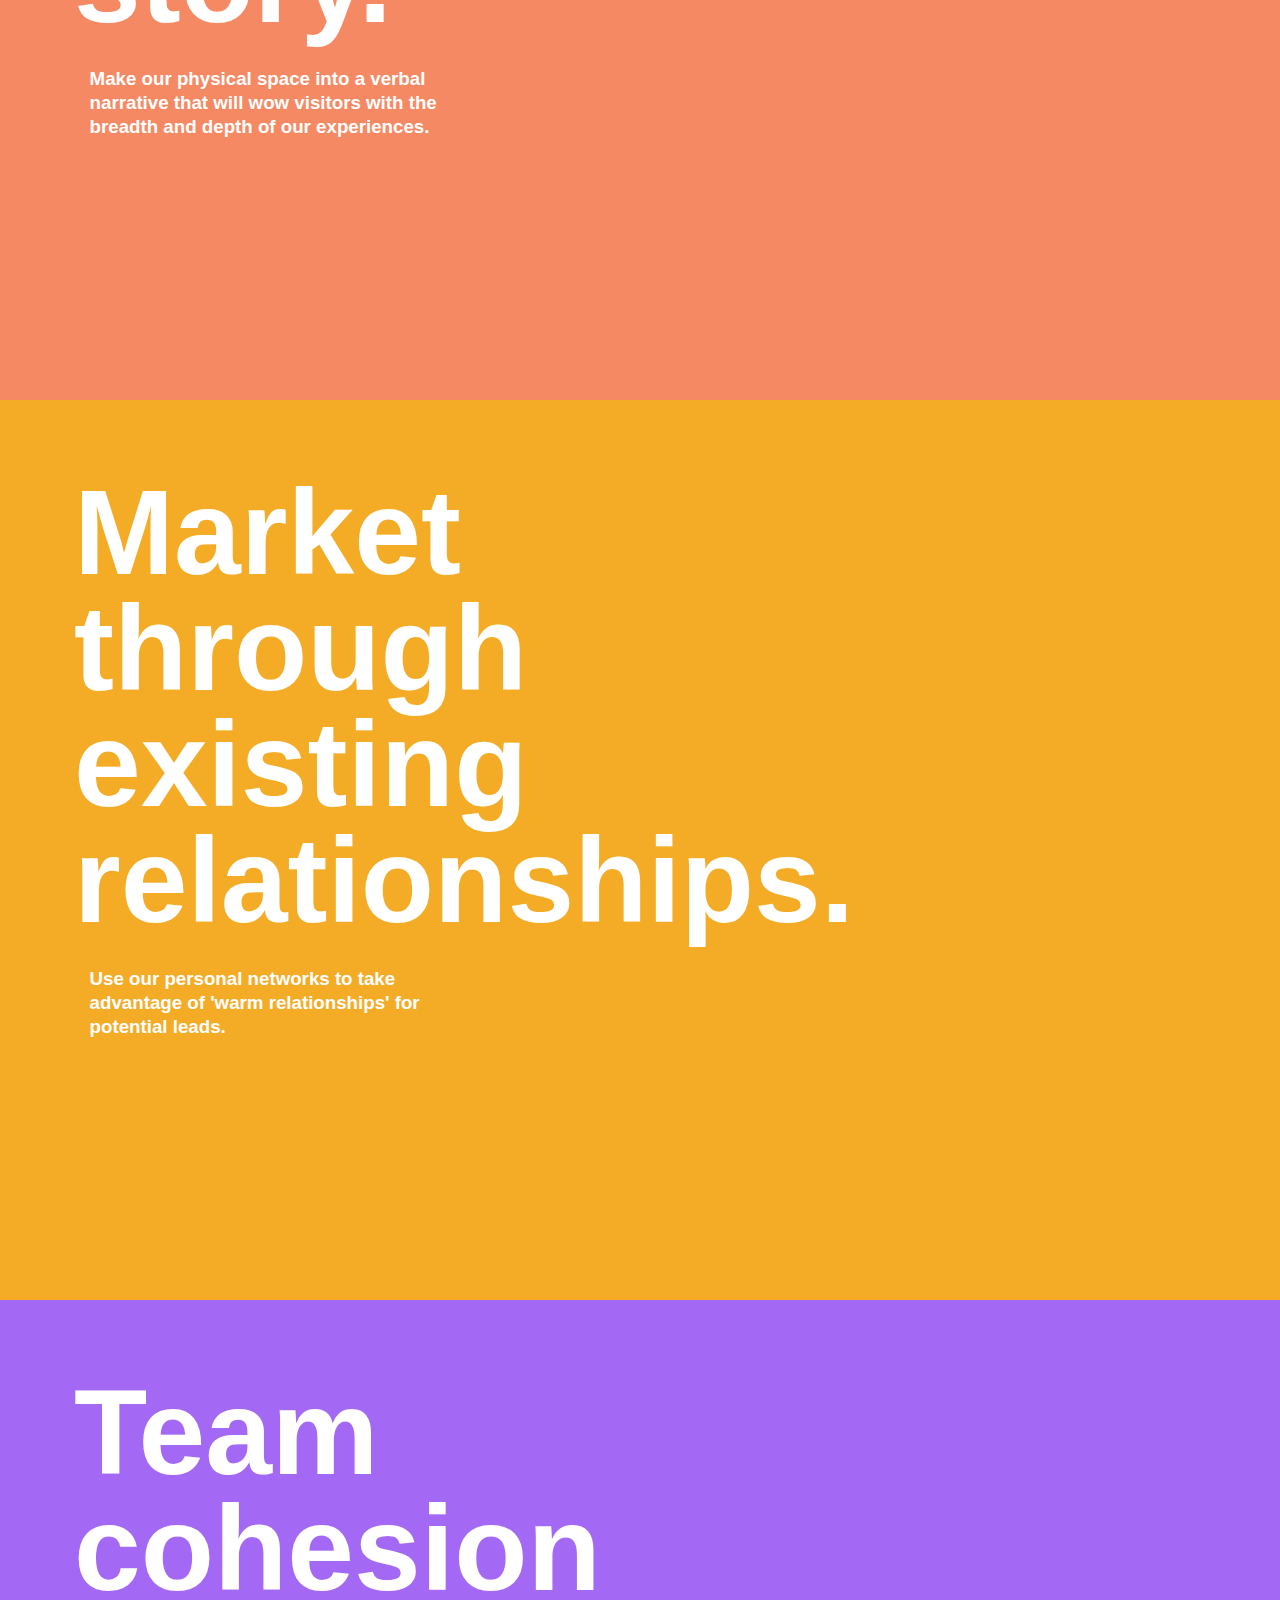
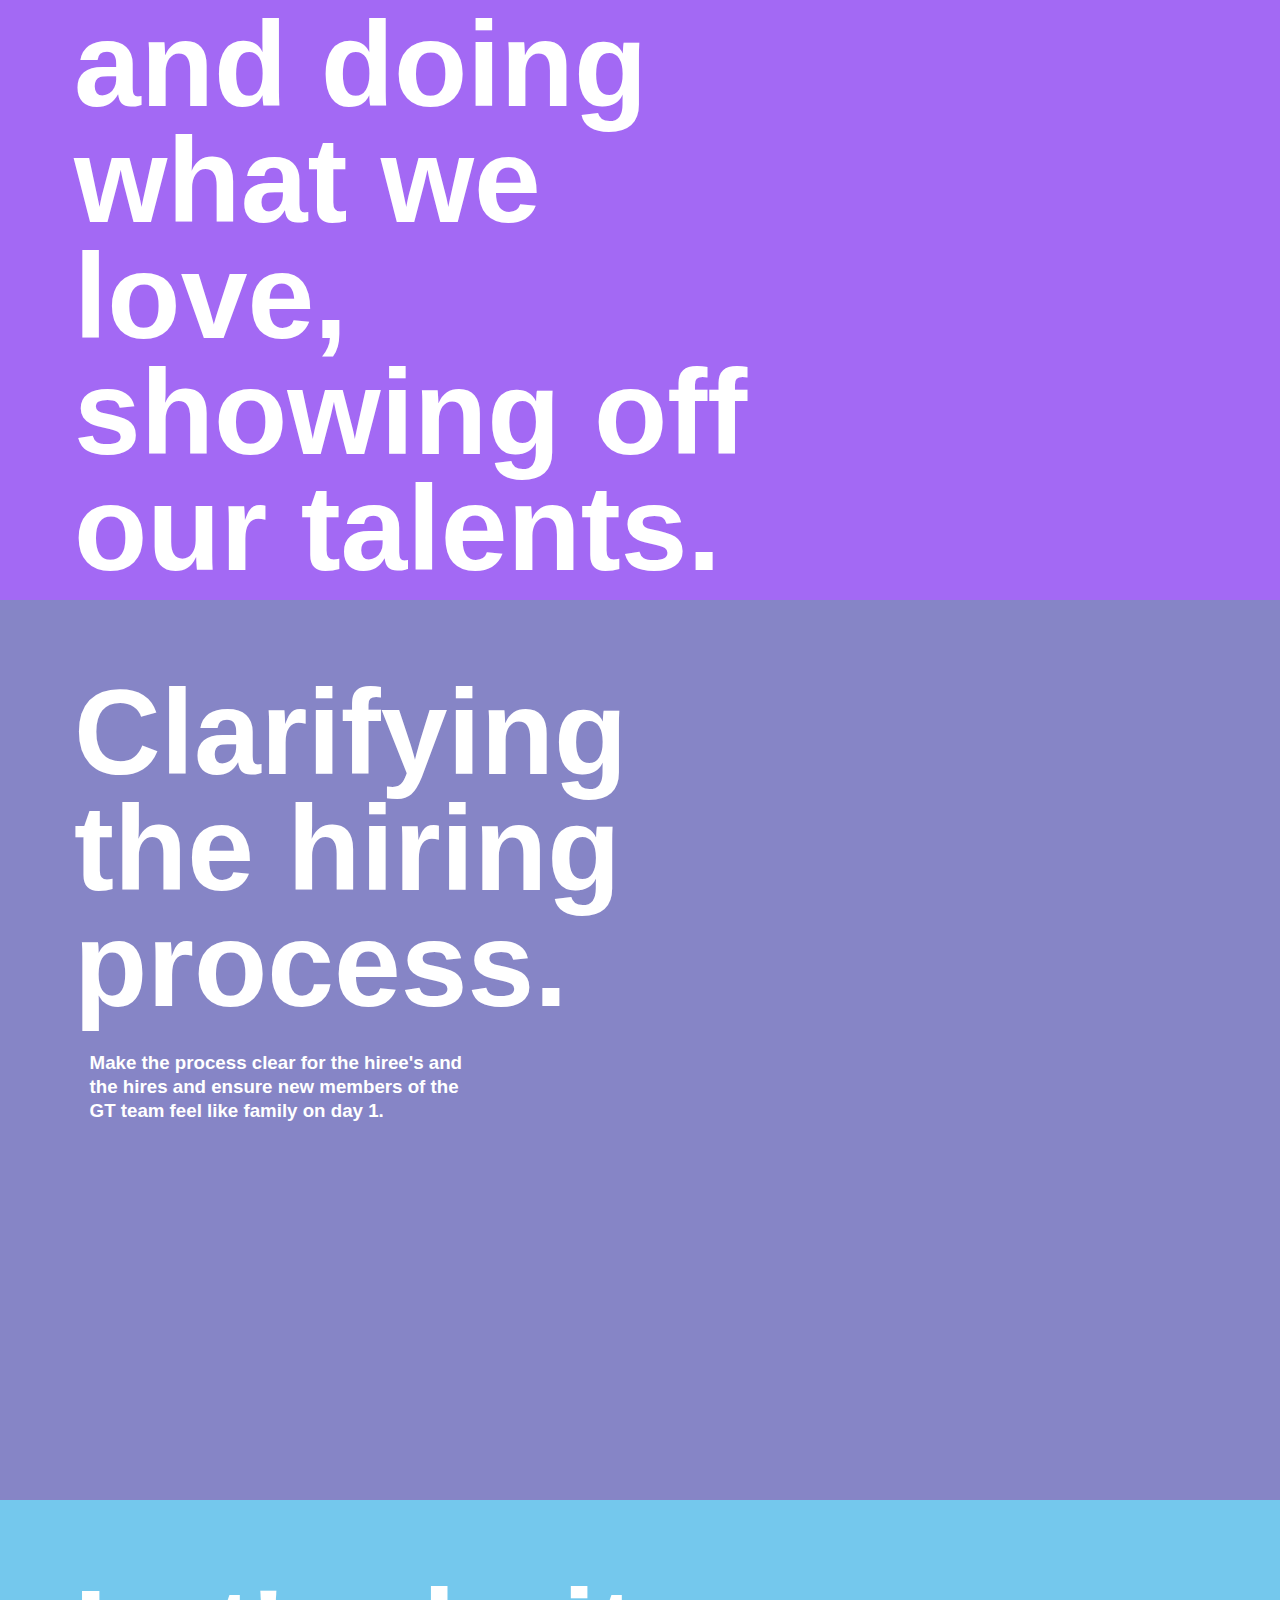
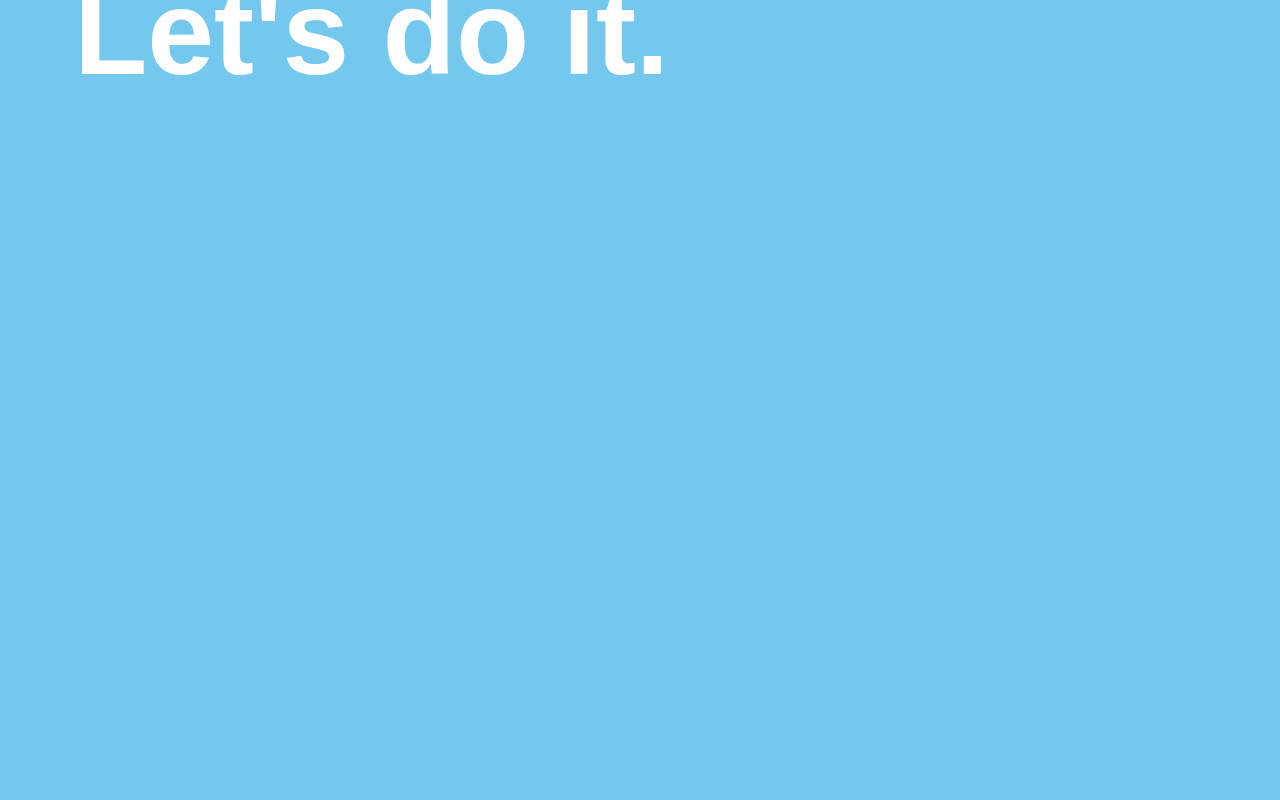
==== commit c33565ab: ":)" ====
--- a/index.html
+++ b/index.html
@@ -47,7 +47,7 @@
 			</div>
 			
 			<div class='slideData' id='introSlideData'>
-				<h3>
+				<h3> :)
 					
 				</h3>
 			</div>
--- a/css/main.css
+++ b/css/main.css
@@ -356,7 +356,7 @@
 
 /* ----- SLIDE 7 ------ */
 #slide-7 {
-	background-color: #8273ef;
+	background-color: #8685c6;
 }
 
 /* ----- SLIDE 8 ------ */
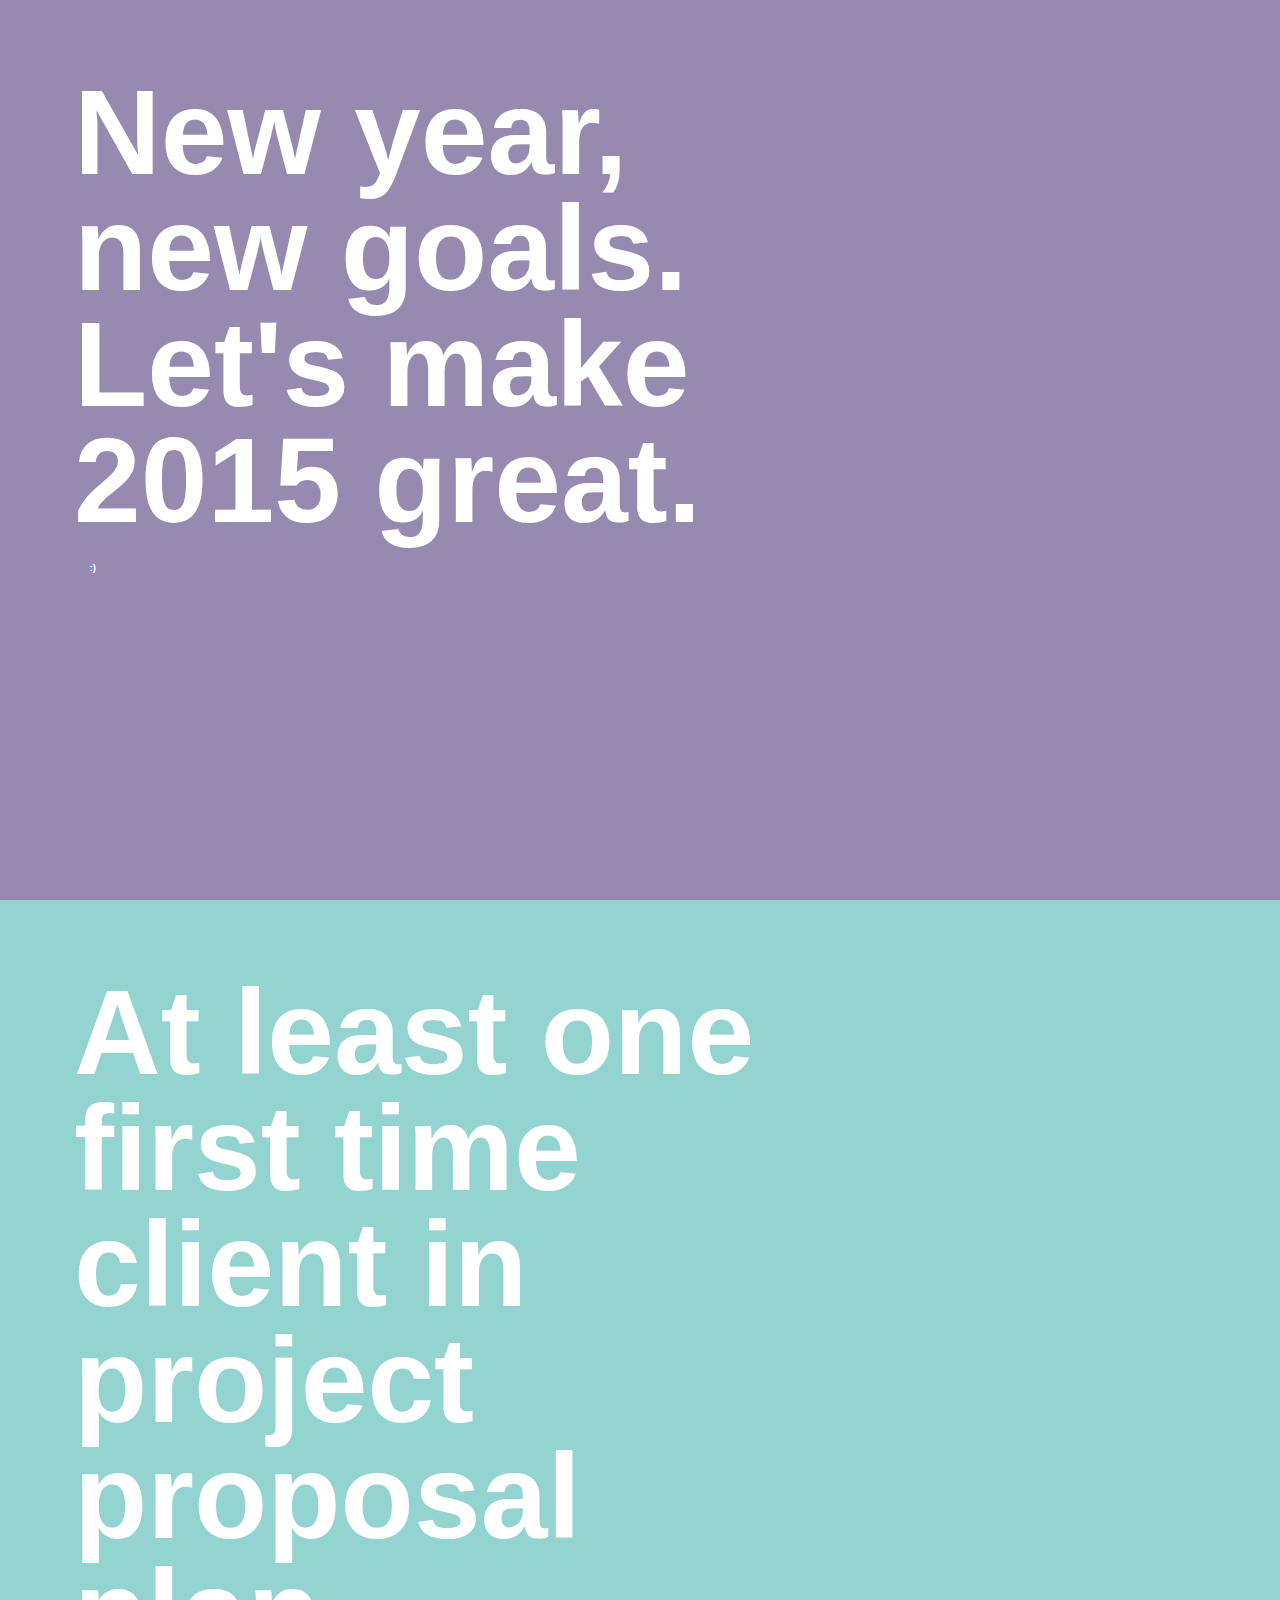
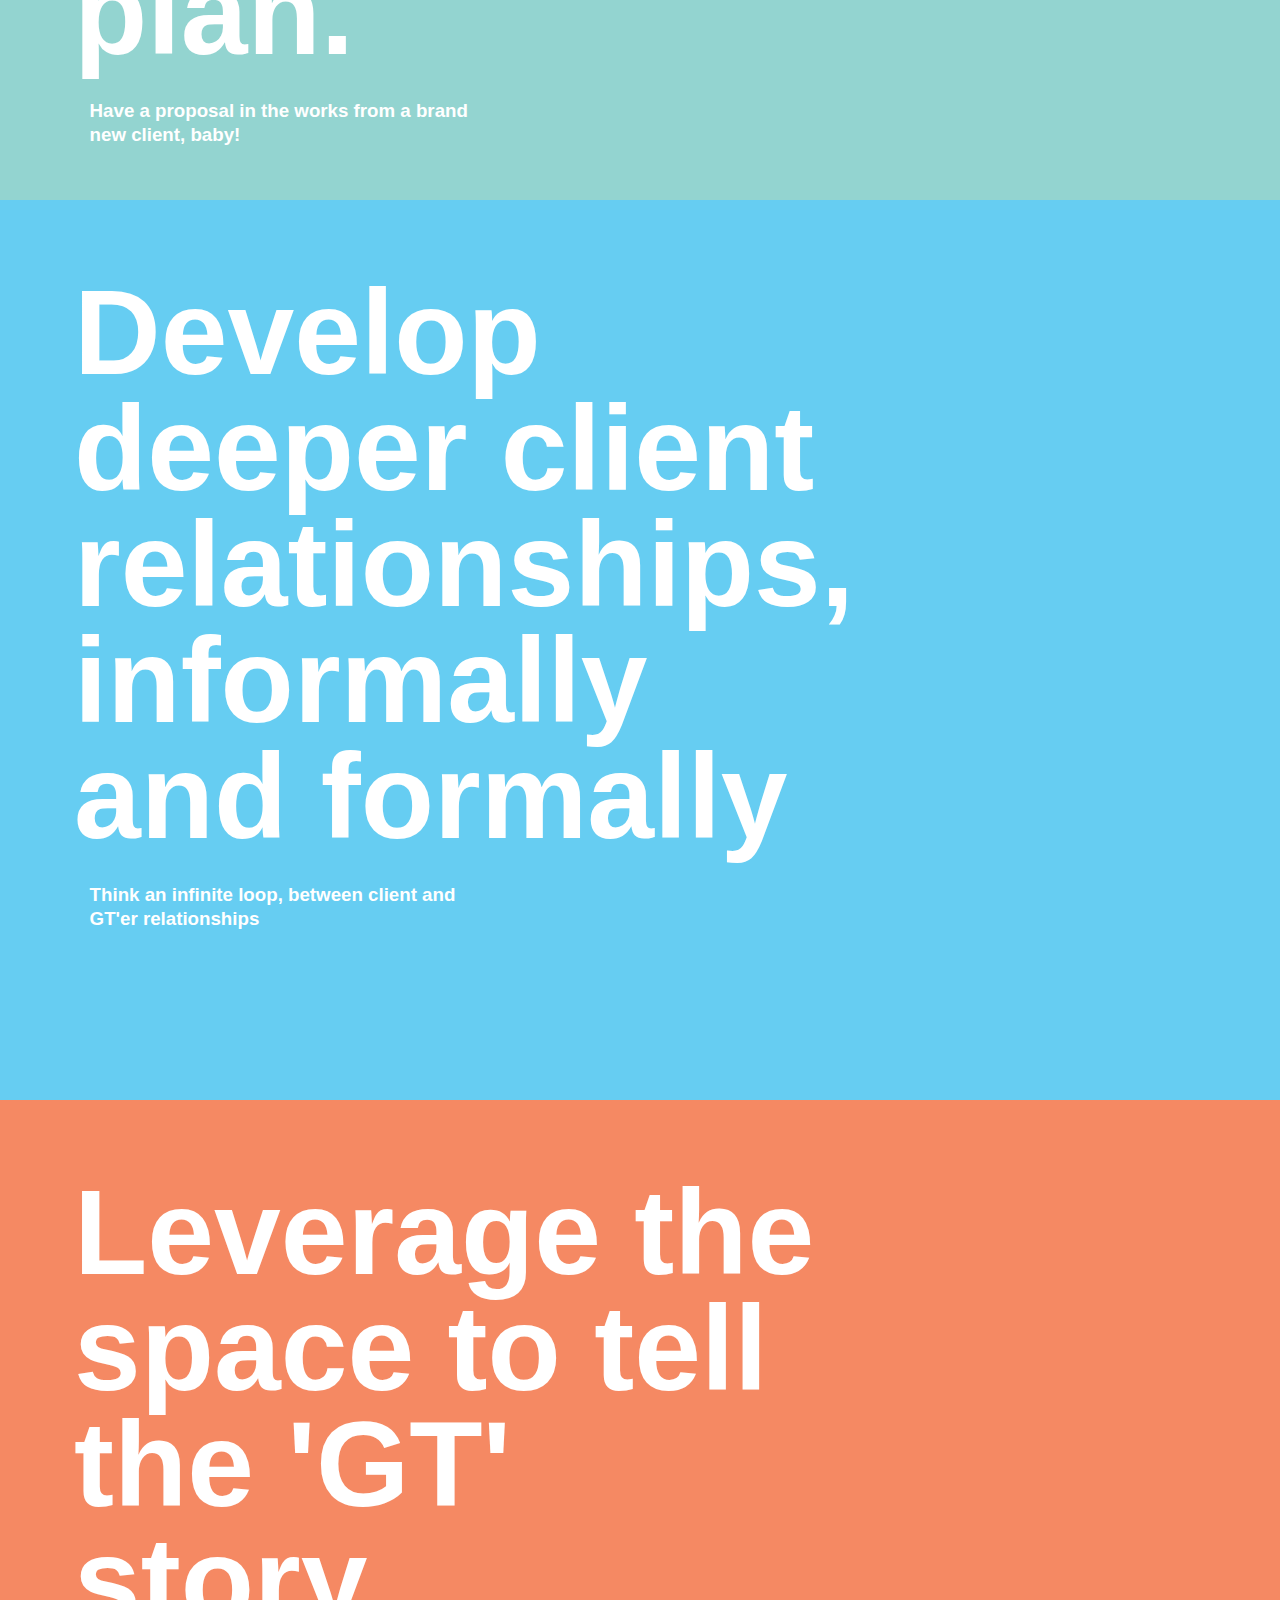
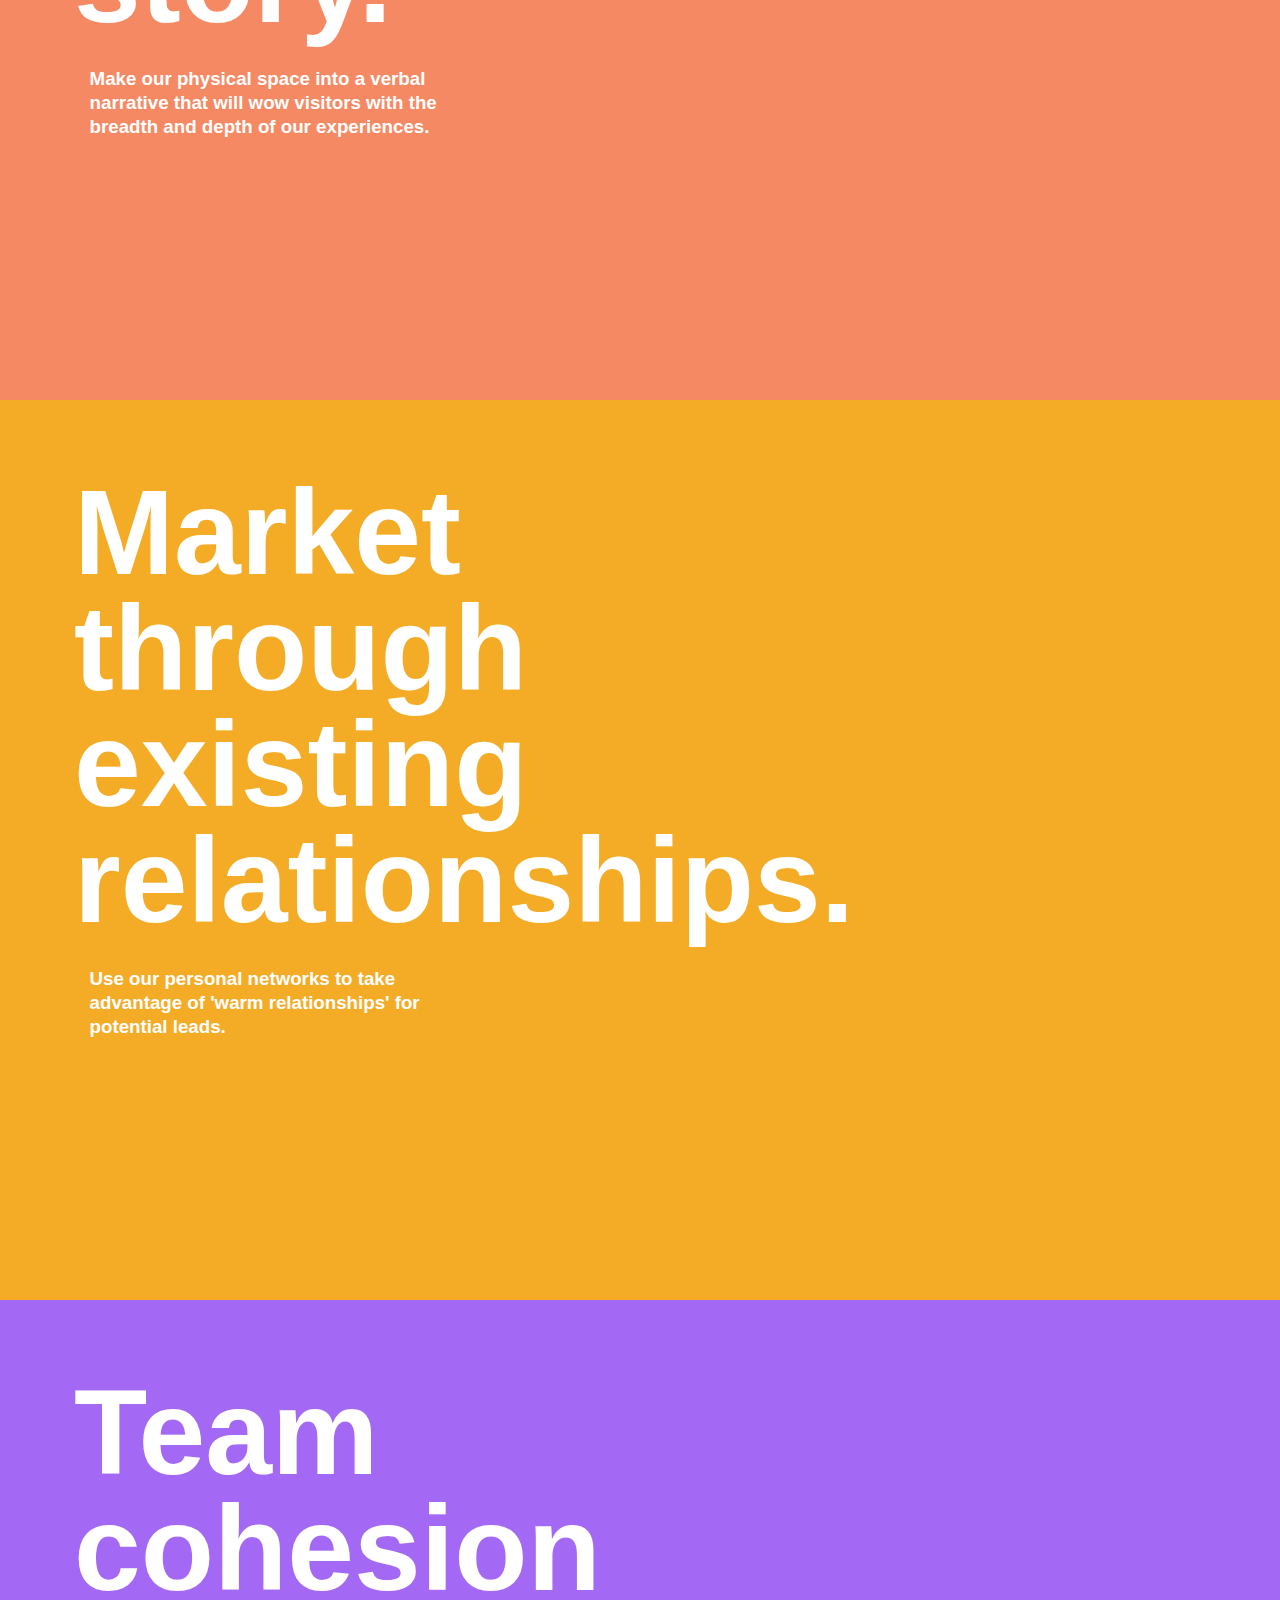
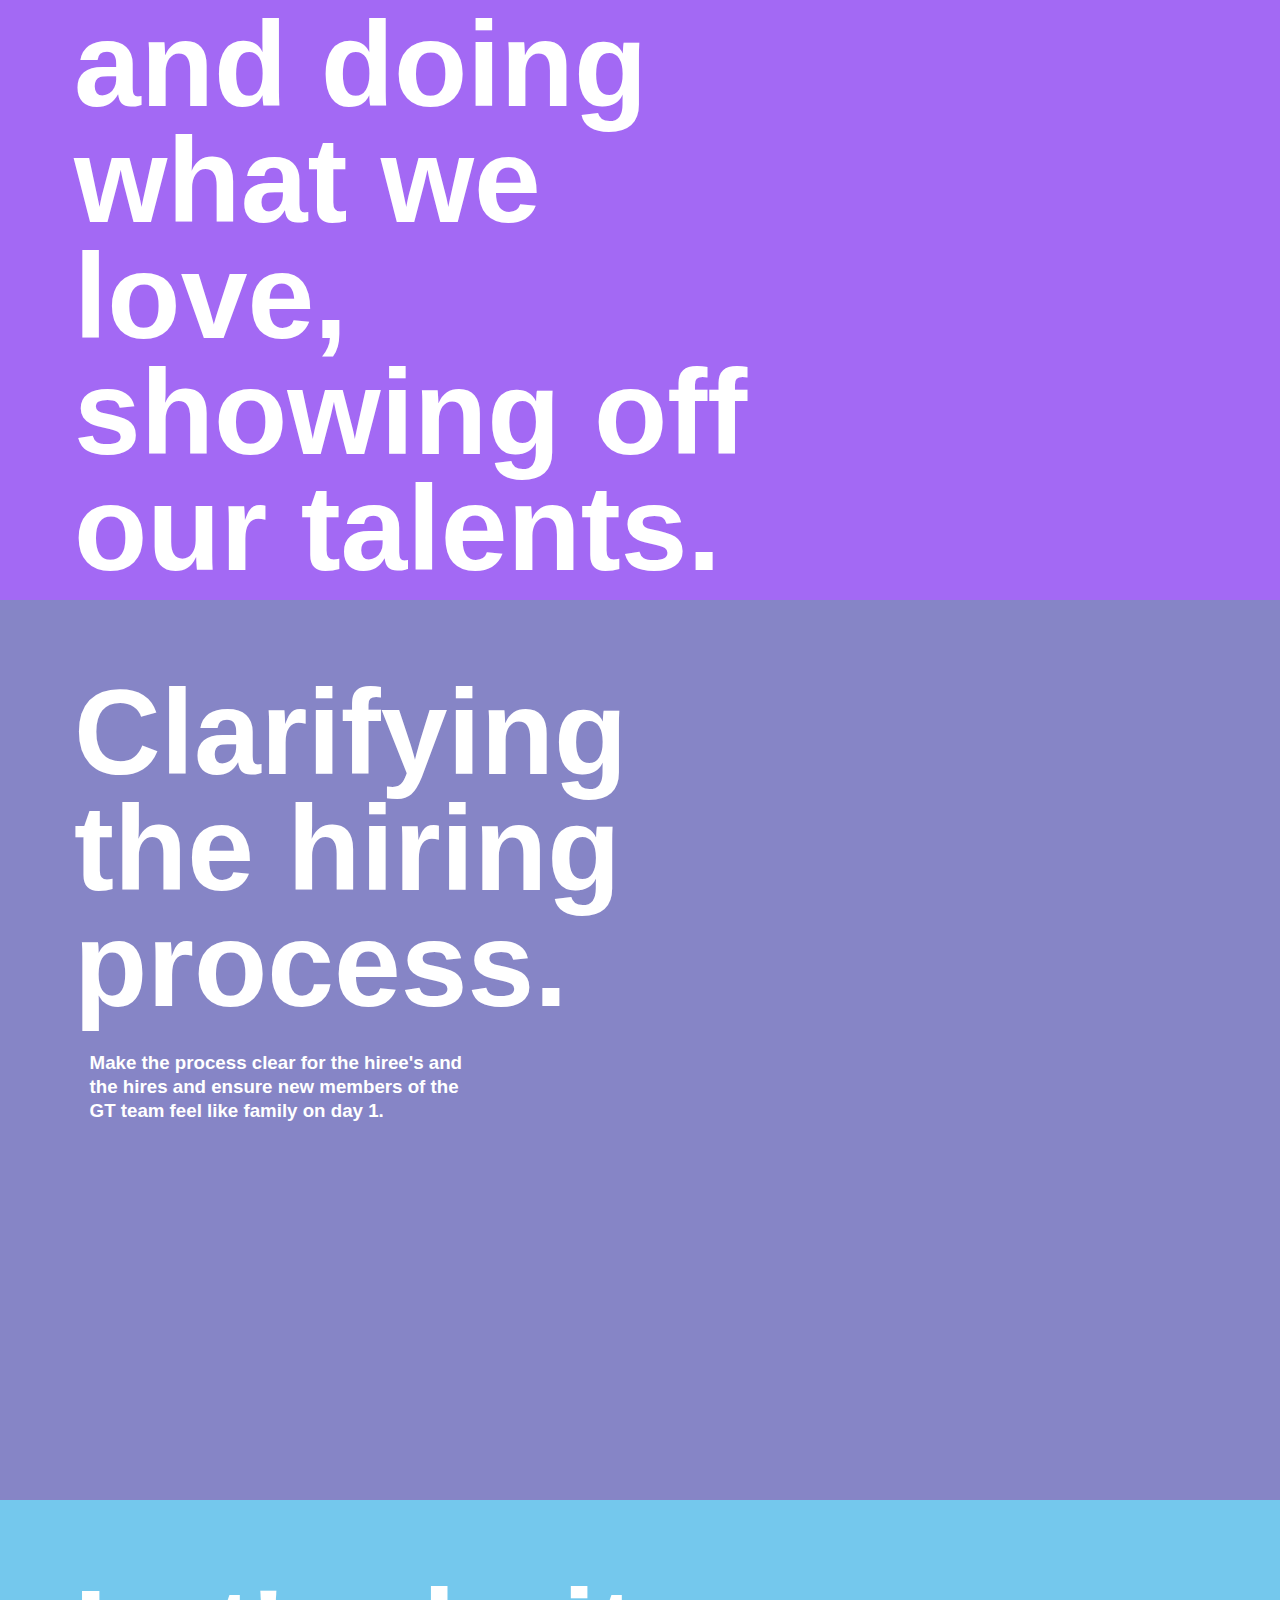
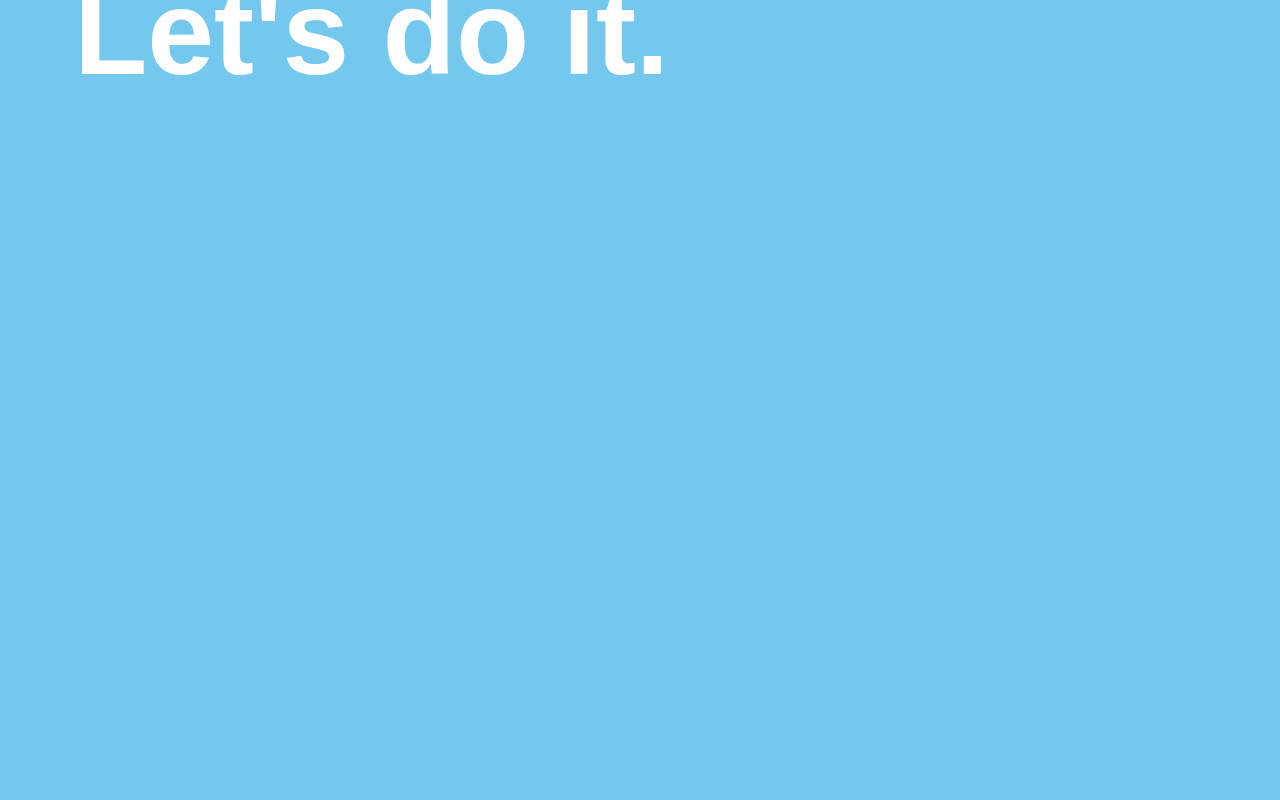
==== commit a91d7dac: "summary tweaks." ====
--- a/index.html
+++ b/index.html
@@ -89,7 +89,7 @@
 
 			
 			<div class='slideData'>
-				<h3>Think an infinite loop. But between client and GT'er relationships</h3>
+				<h3>Think an infinite loop, between client and GT'er relationships</h3>
 			</div>
 			
 		</div>			
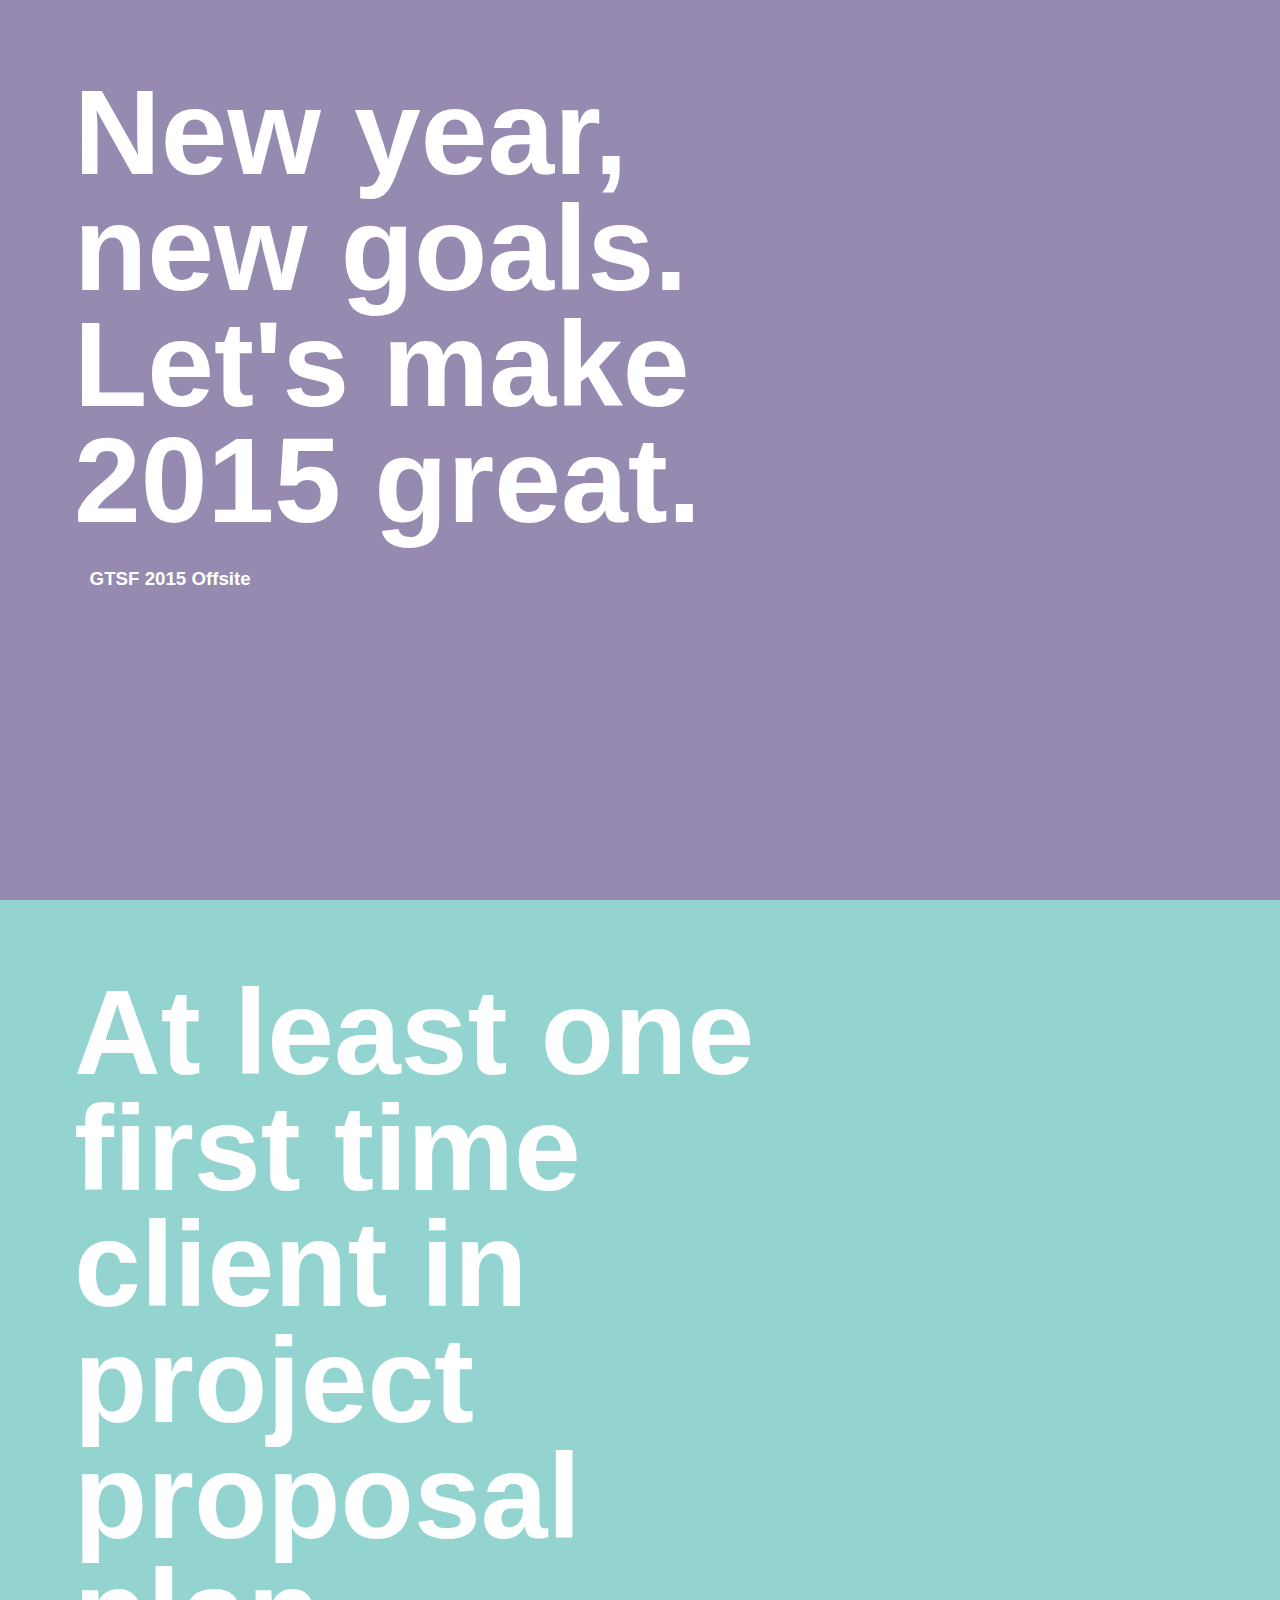
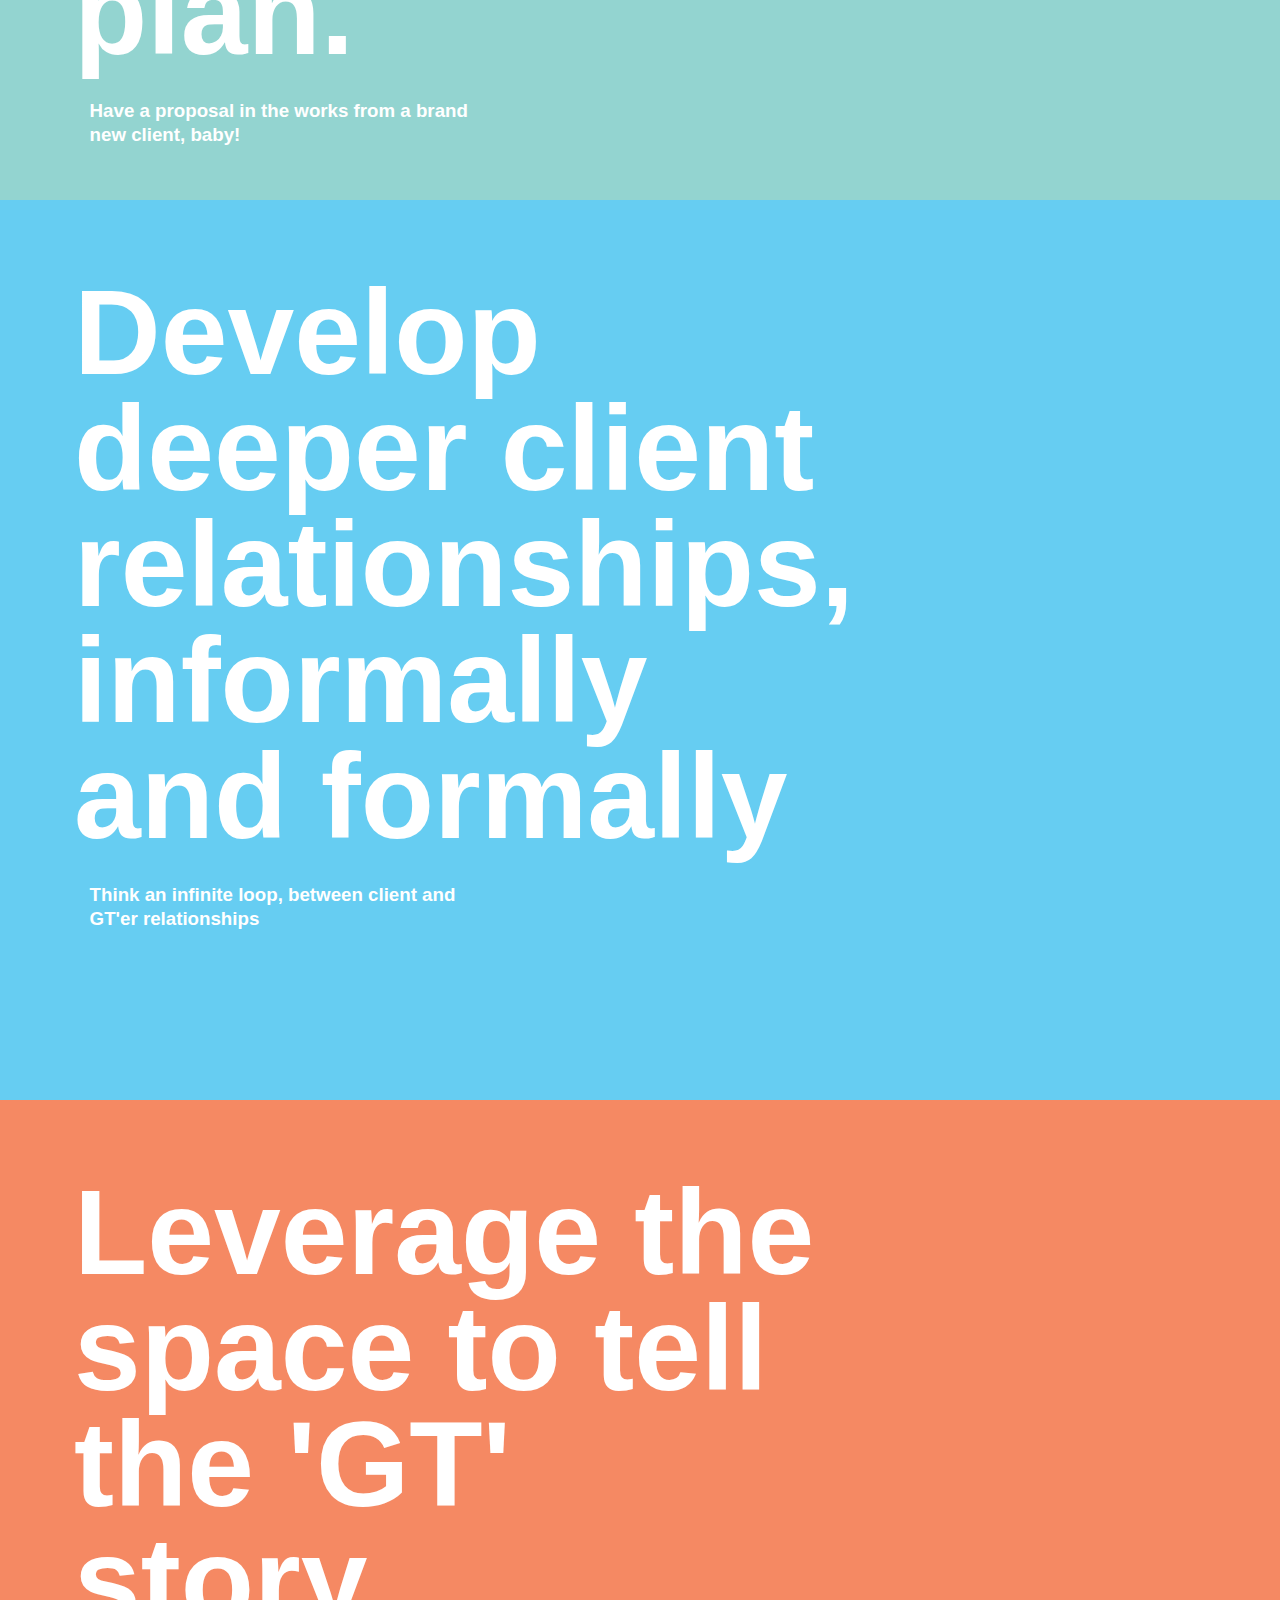
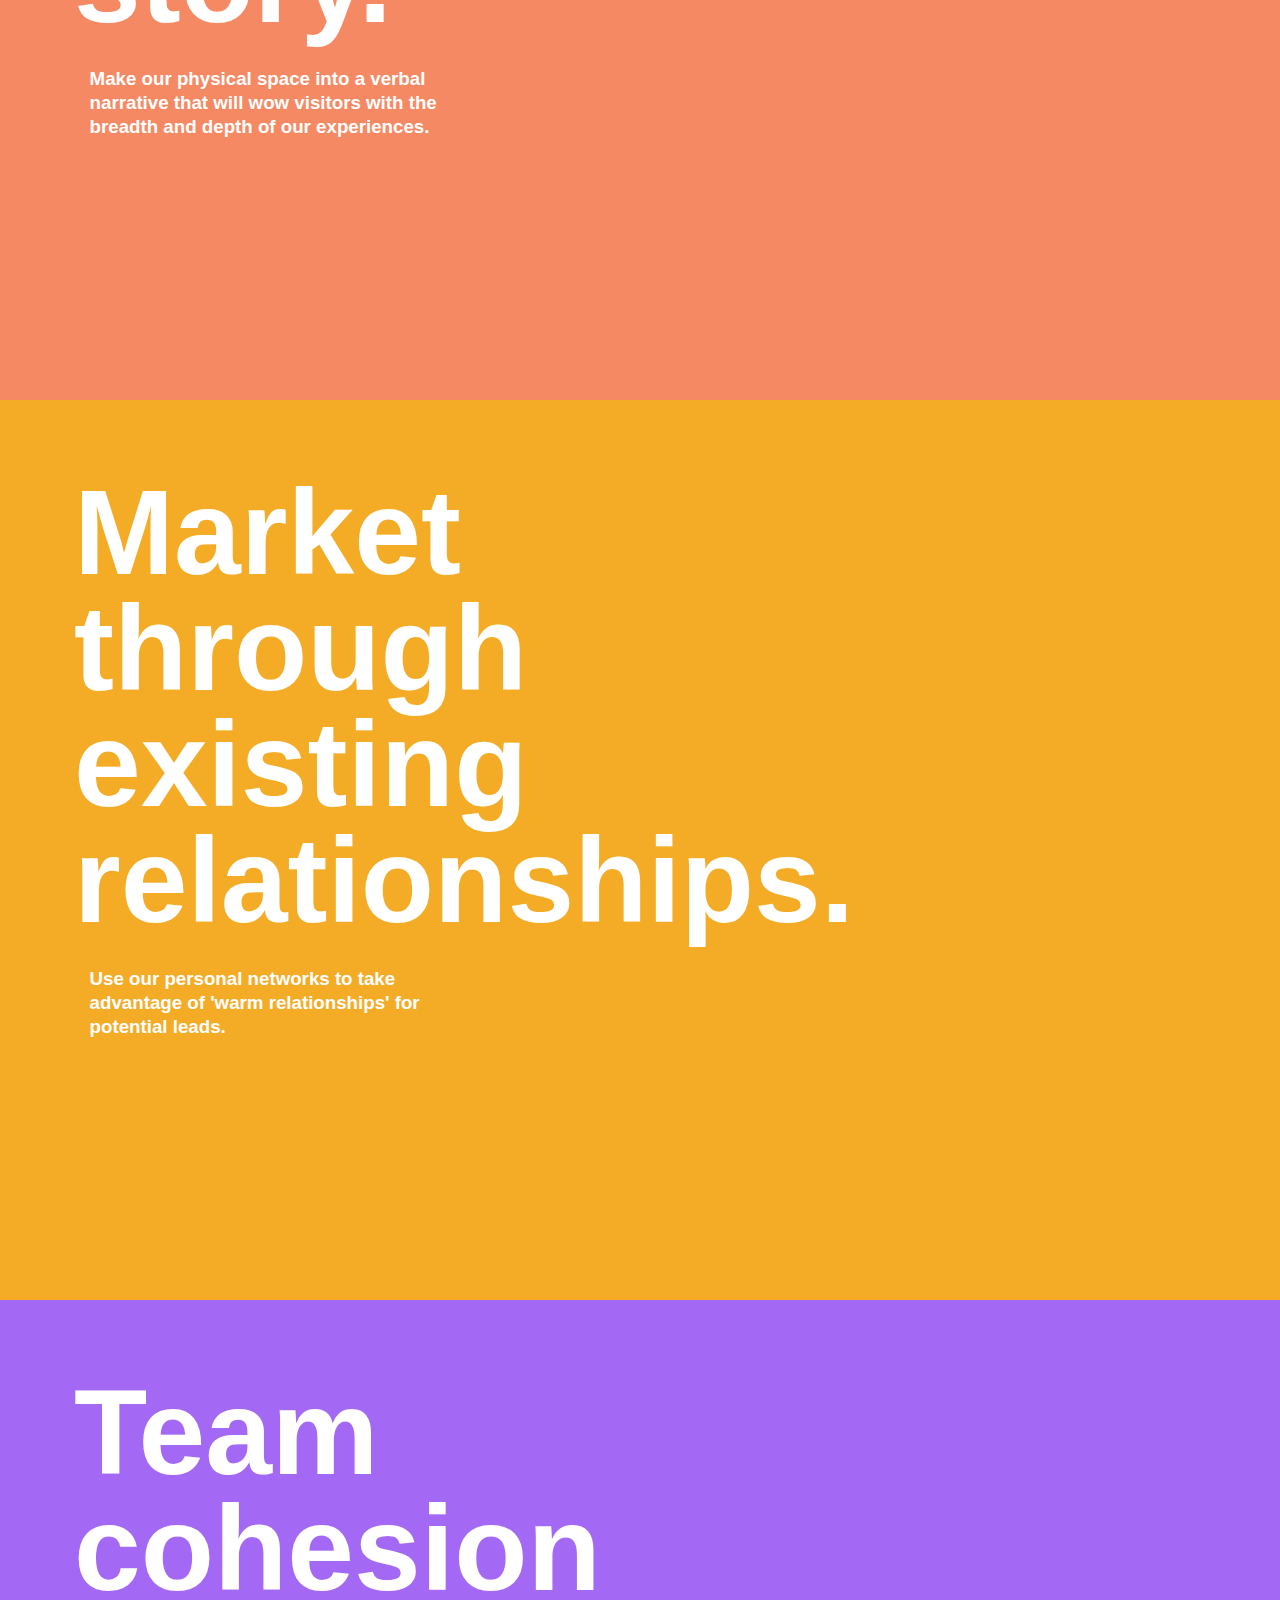
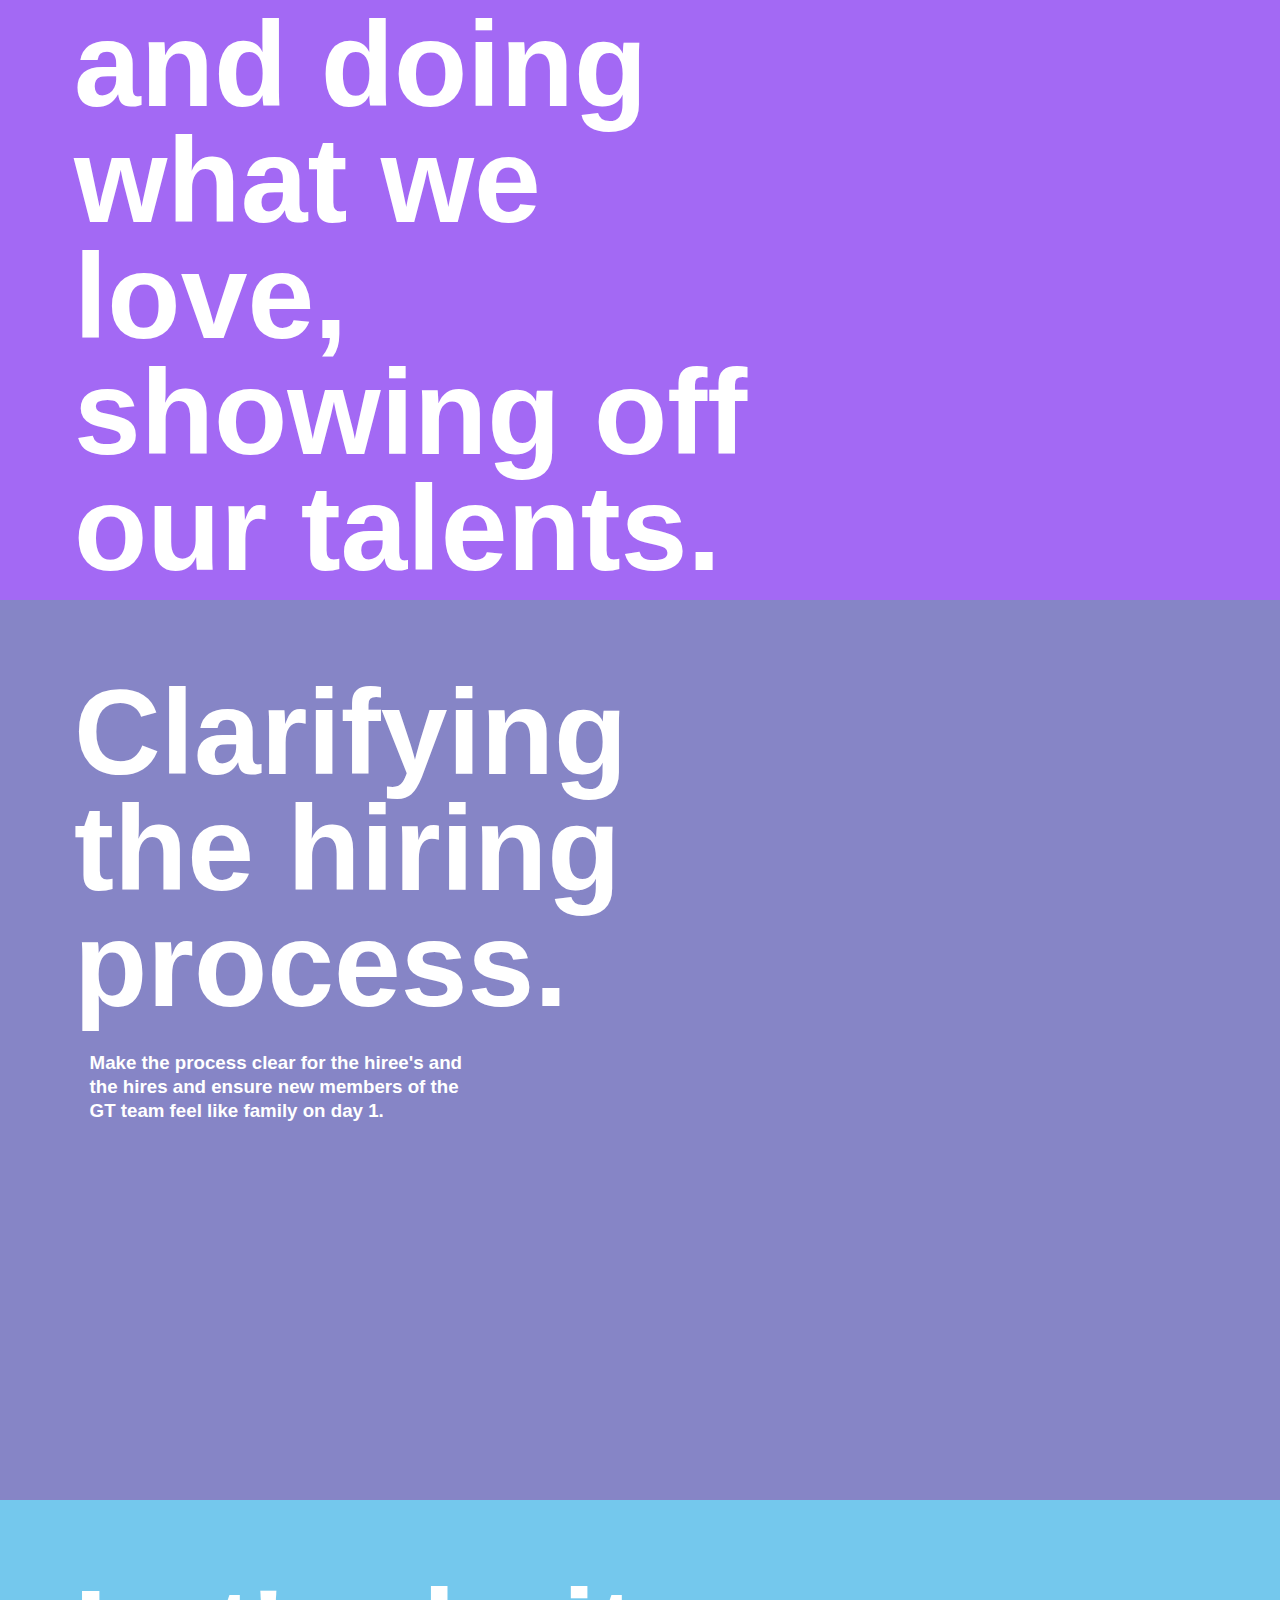
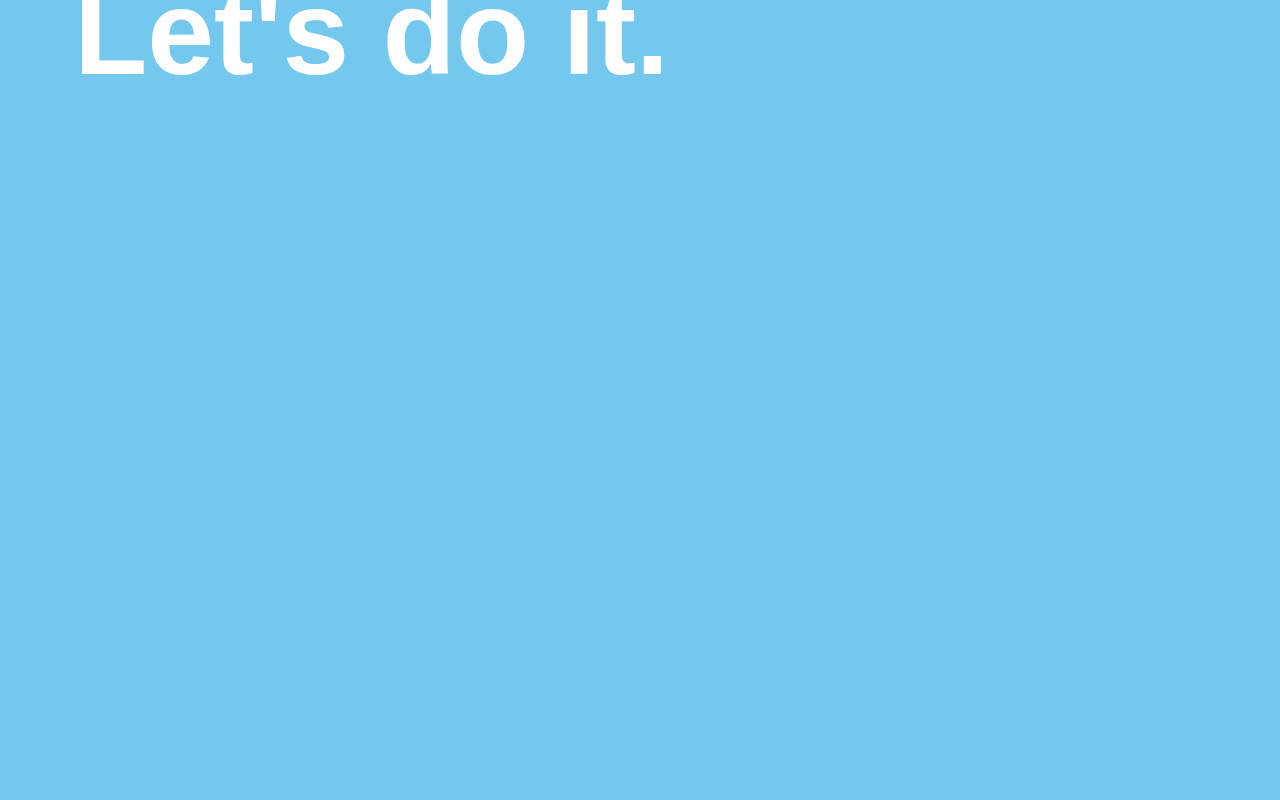
==== commit f67a2096: "intro slide data tweaks" ====
--- a/index.html
+++ b/index.html
@@ -47,7 +47,7 @@
 			</div>
 			
 			<div class='slideData' id='introSlideData'>
-				<h3> :)
+				<h3> GTSF 2015 Offsite
 					
 				</h3>
 			</div>
--- a/css/main.css
+++ b/css/main.css
@@ -292,9 +292,11 @@
 	  width: 300px;
   }
   
+/*
   #introSlideData {
 	font-size: .25em;
 }
+*/
 }
 
 @media (max-width: 640px) {
@@ -309,9 +311,11 @@
 	  width: 300px;
   }
   
+/*
   #introSlideData {
 	font-size: .15em;
 }
+*/
 }
 
 
@@ -322,10 +326,12 @@
 	background-color: #968AB1;
 }
 
+/*
 #introSlideData {
 	margin-top: 5px;
 	font-size: .5em;
 }
+*/
 
 /* ----- SLIDE 2  ------ */
 #slide-2 {
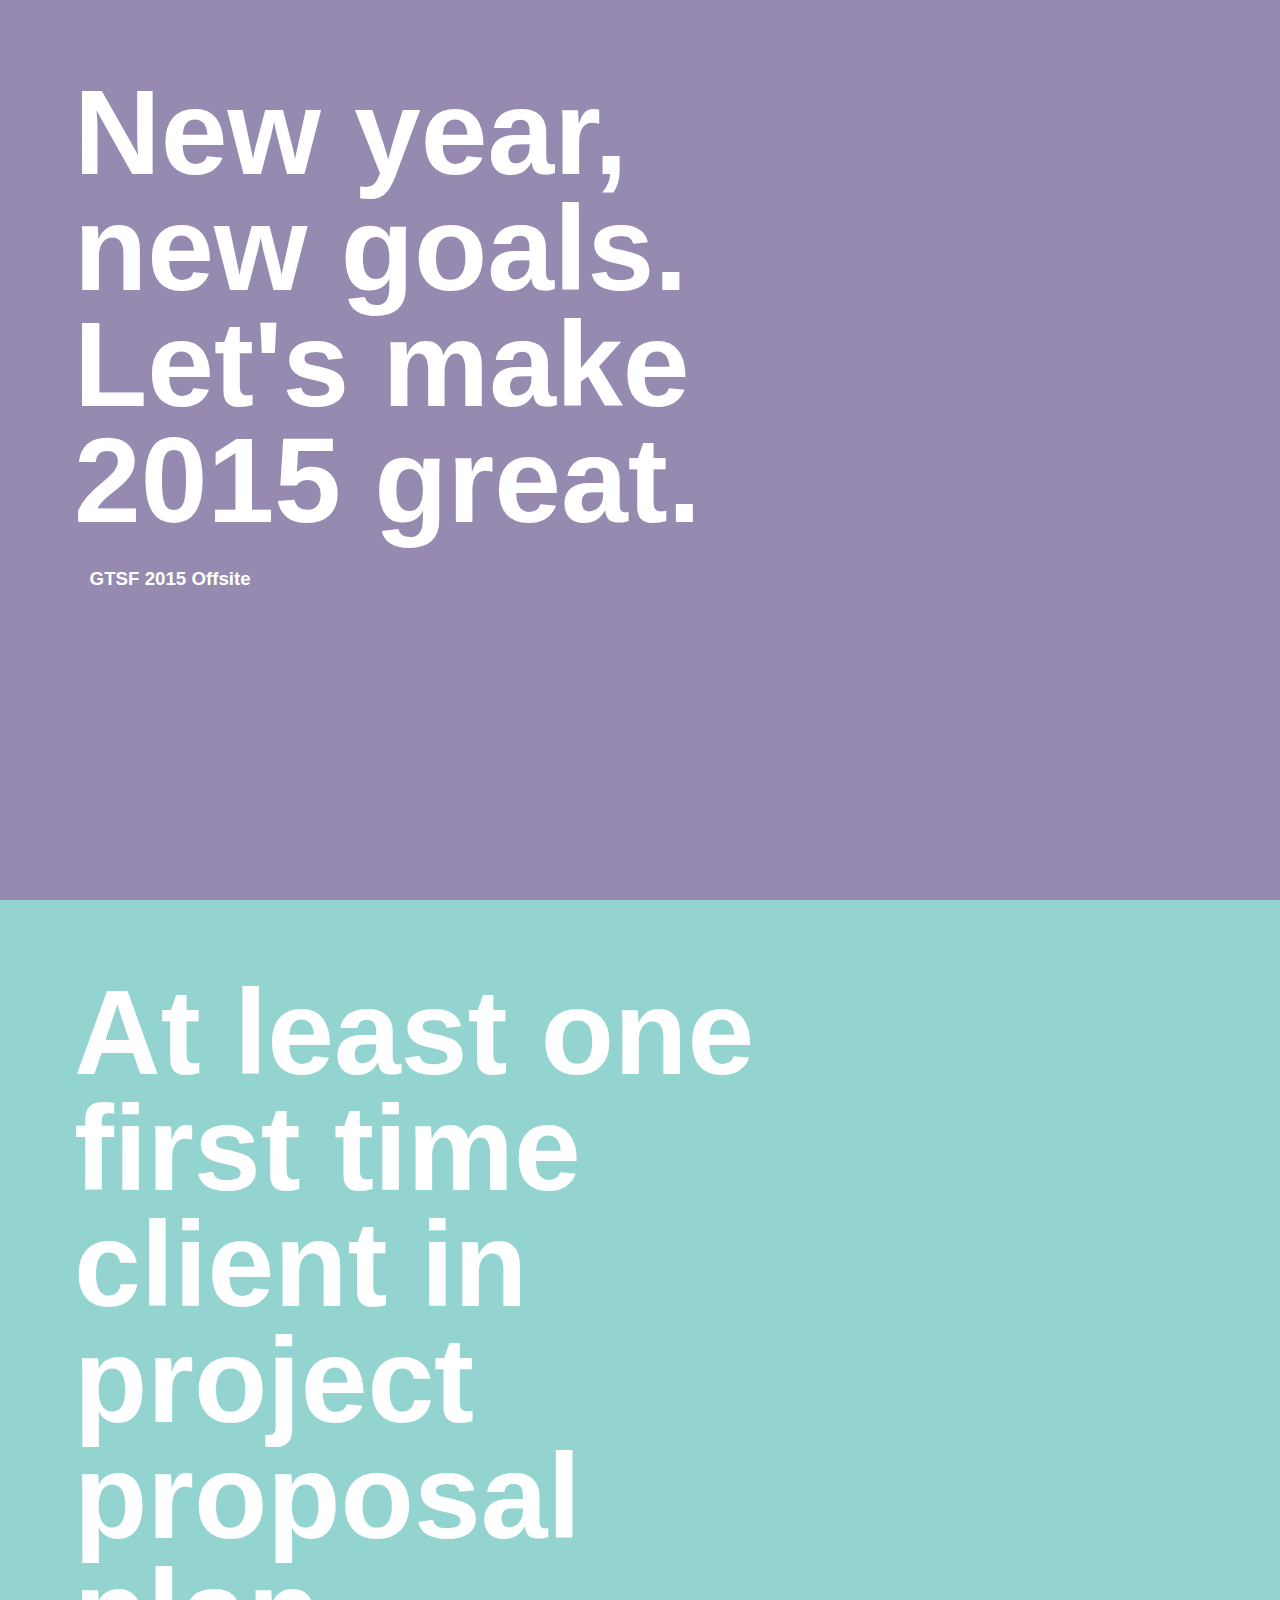
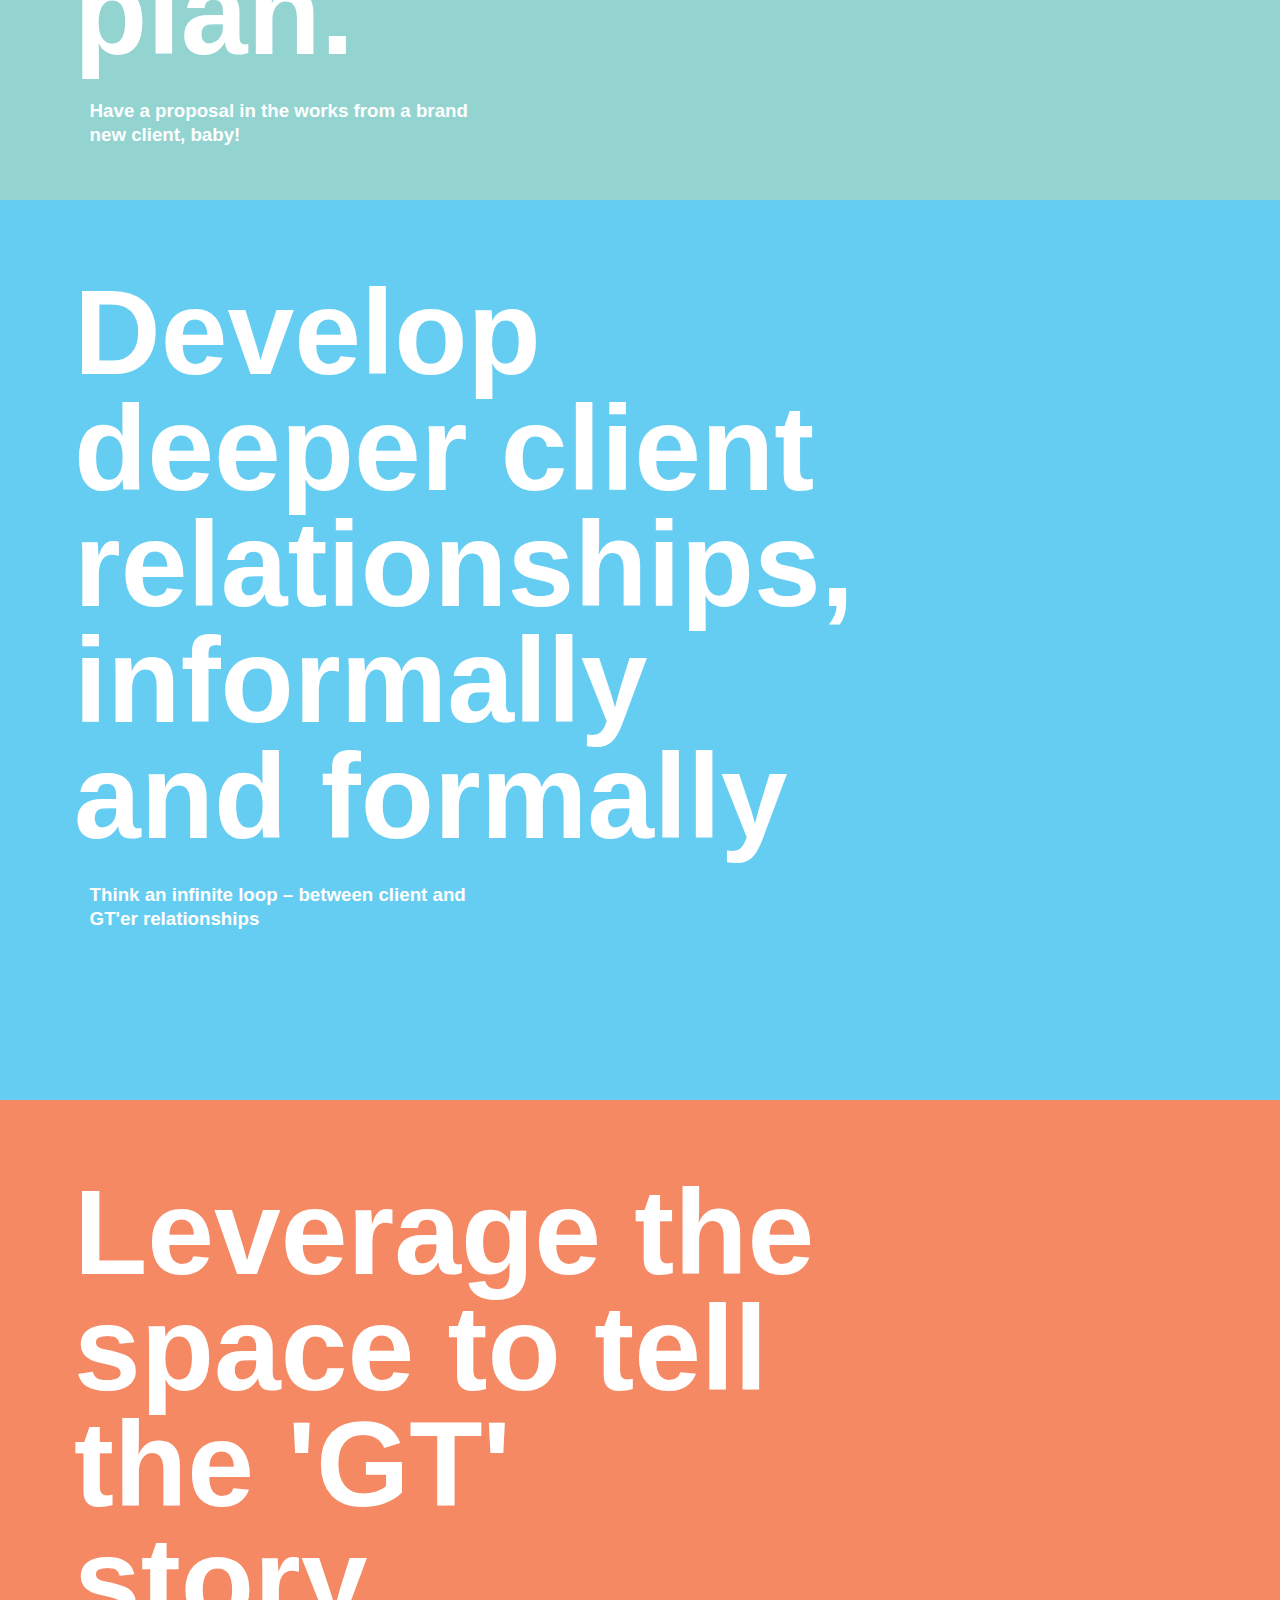
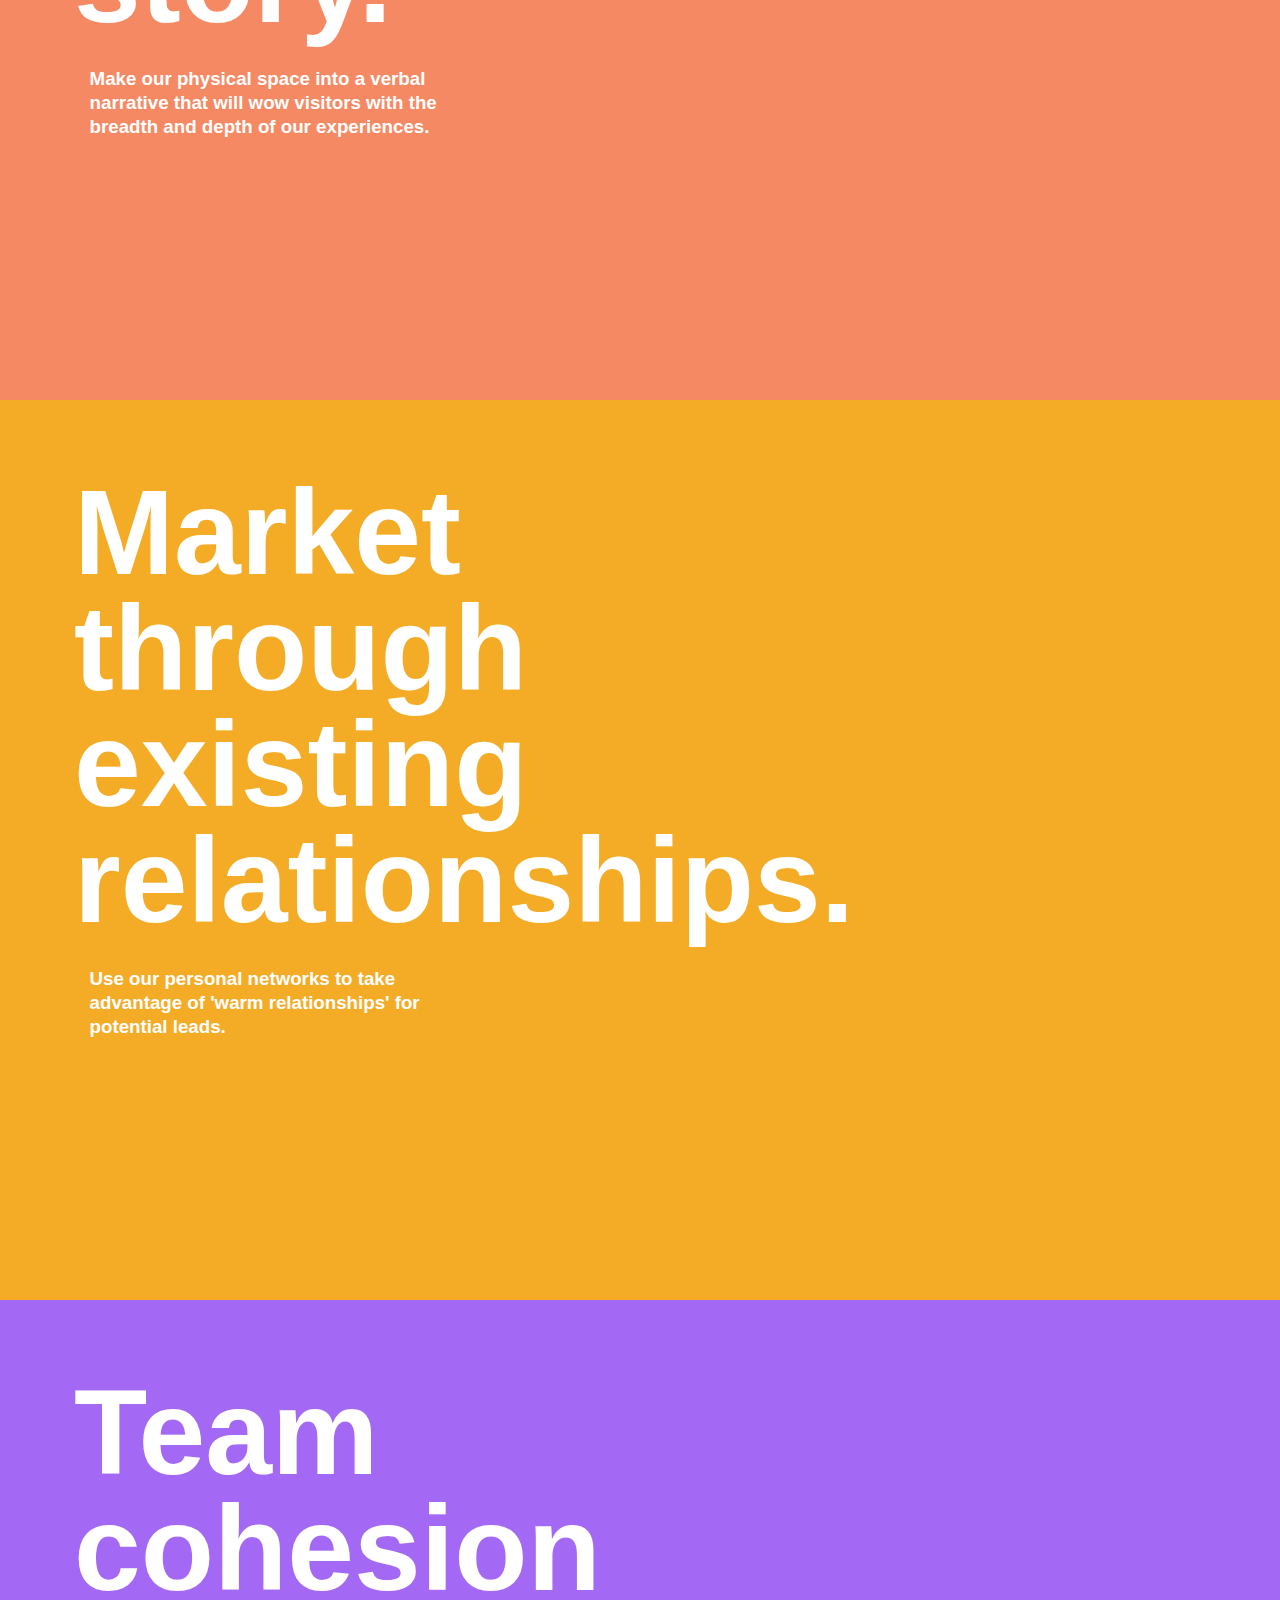
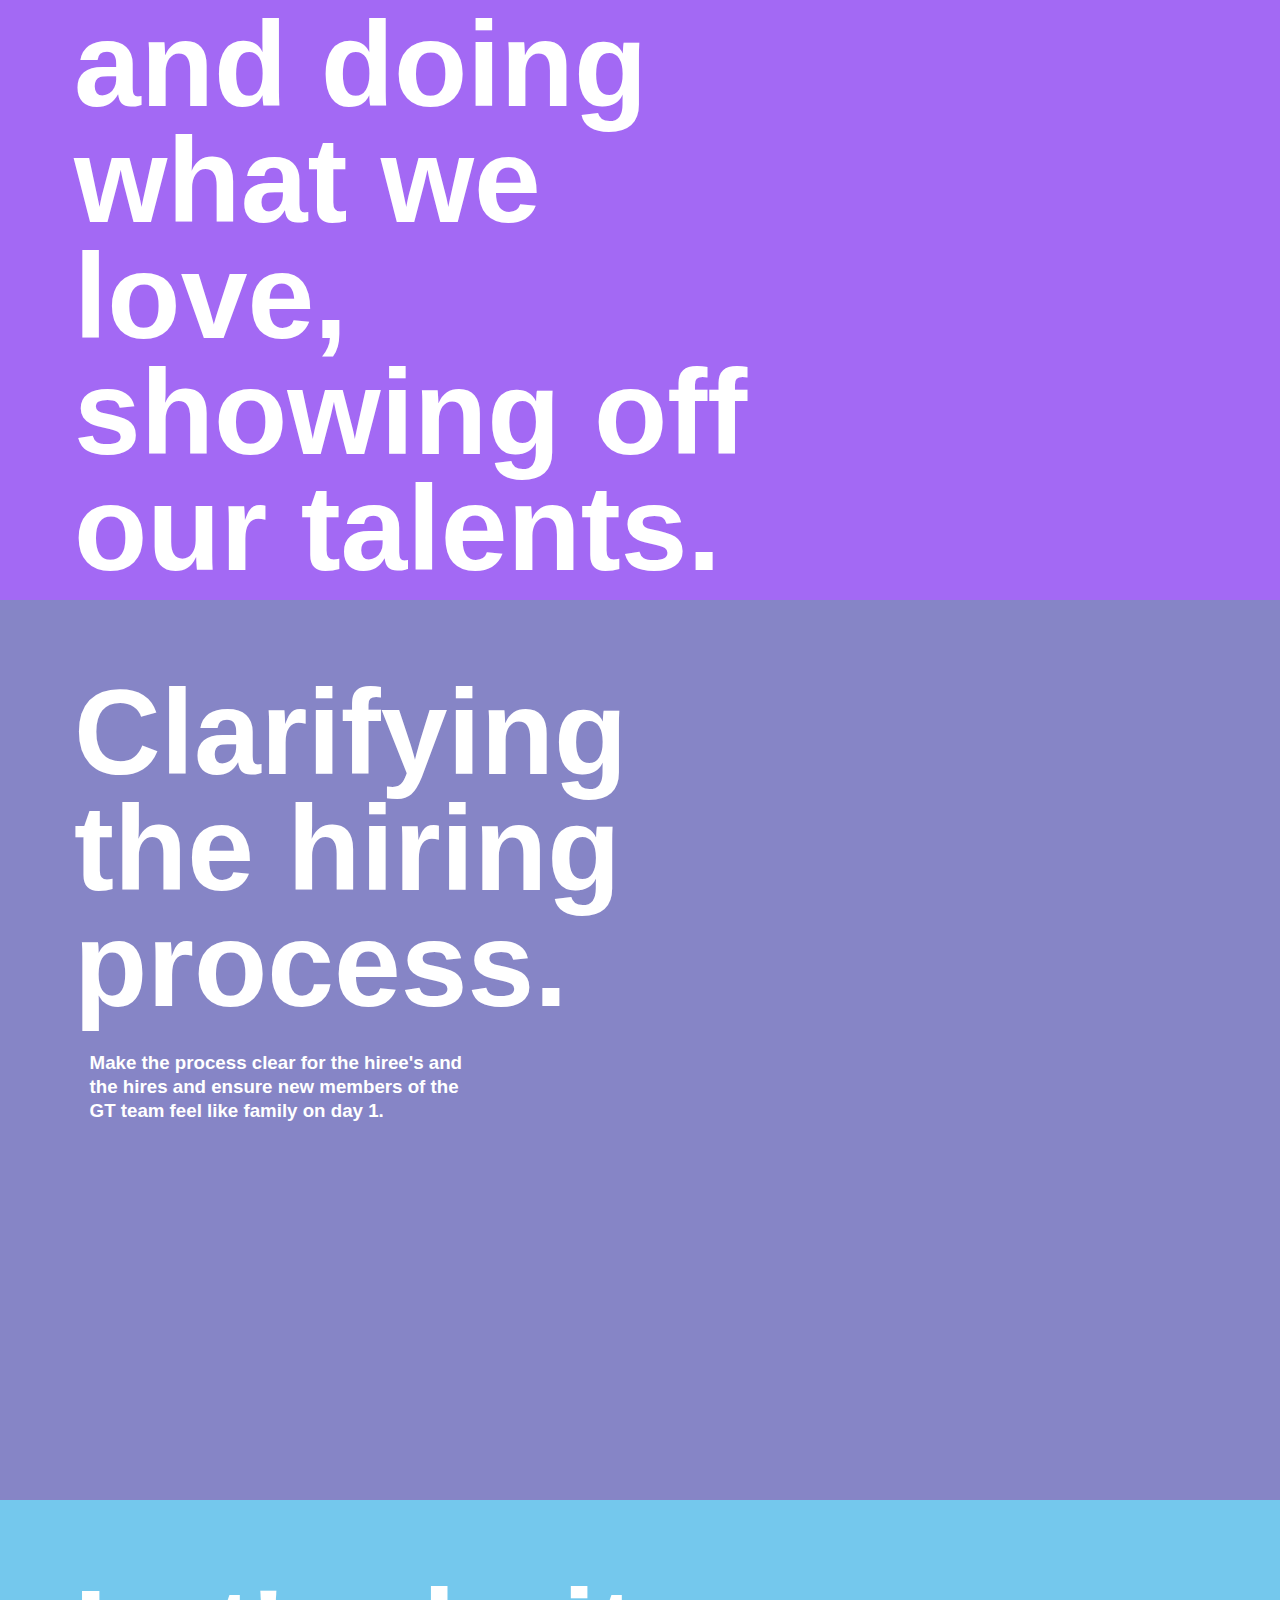
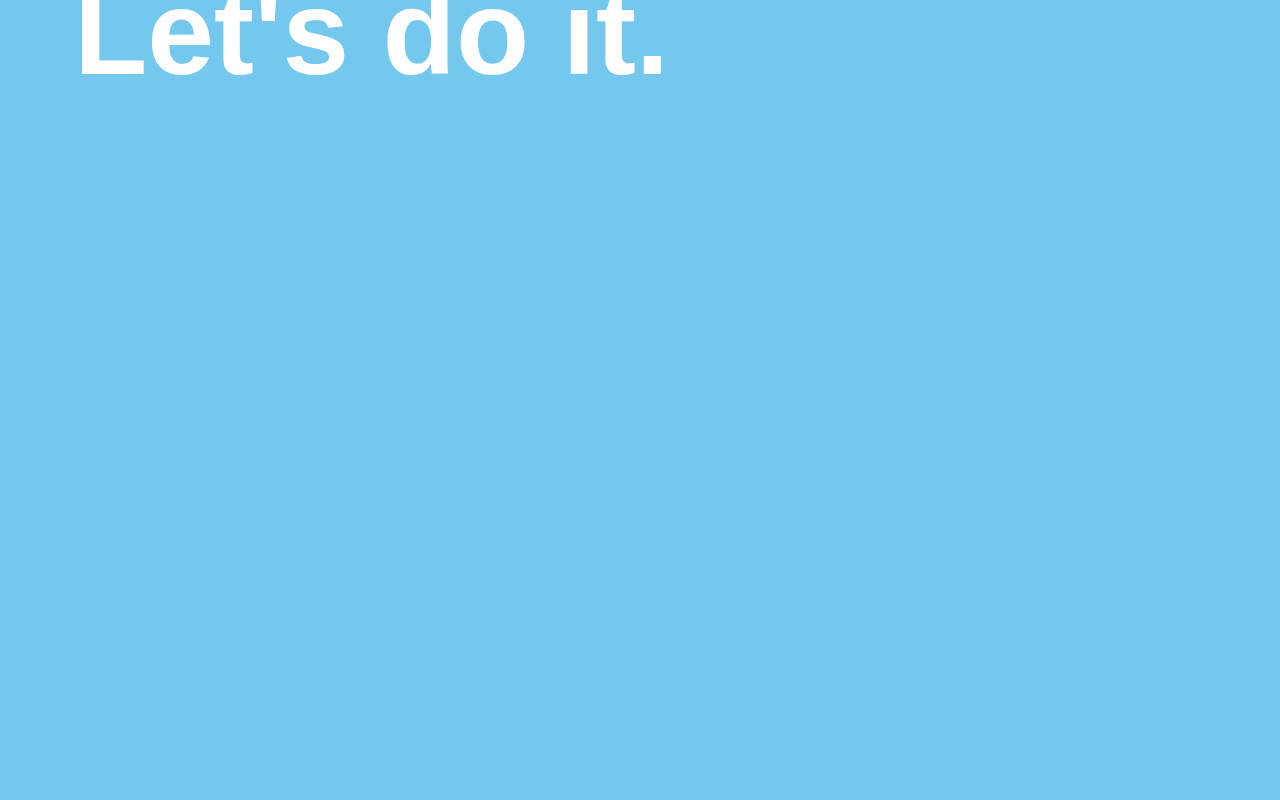
==== commit 8addc4ee: "–" ====
--- a/index.html
+++ b/index.html
@@ -89,7 +89,7 @@
 
 			
 			<div class='slideData'>
-				<h3>Think an infinite loop, between client and GT'er relationships</h3>
+				<h3>Think an infinite loop – between client and GT'er relationships</h3>
 			</div>
 			
 		</div>			
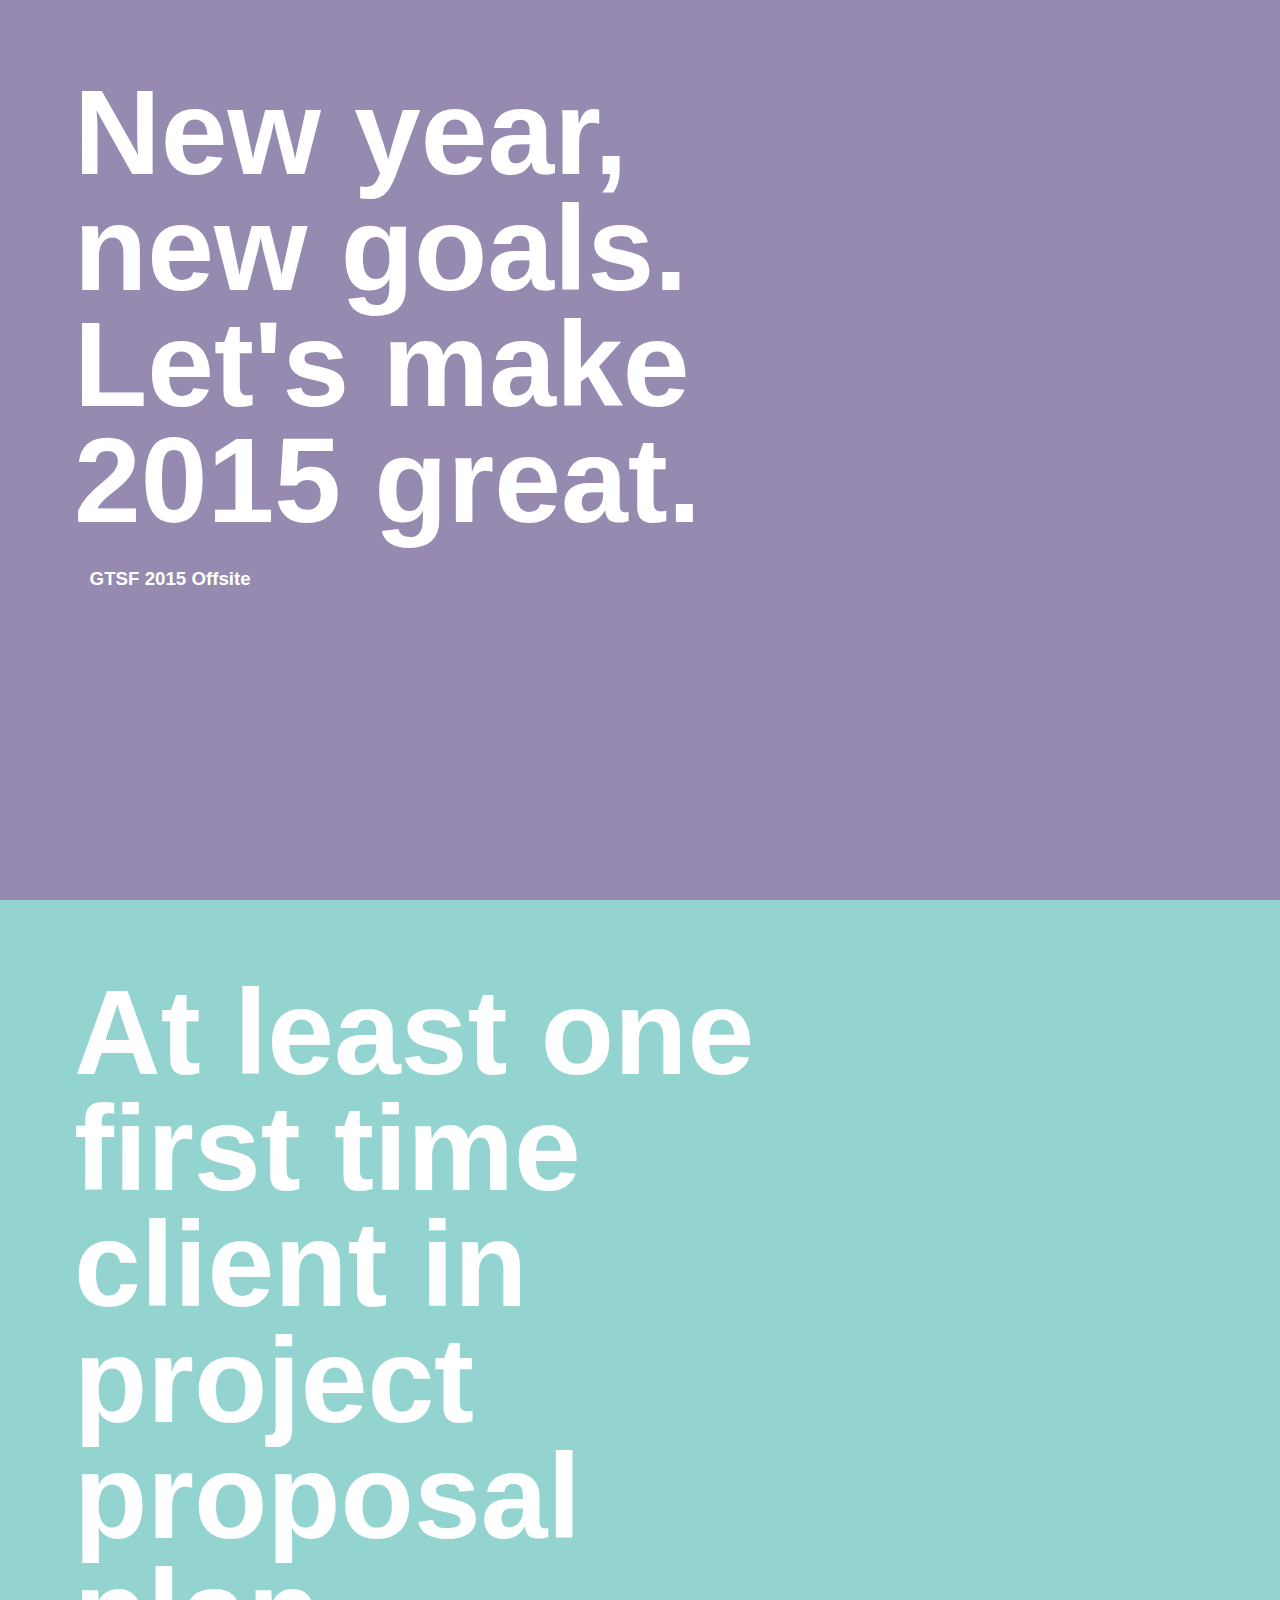
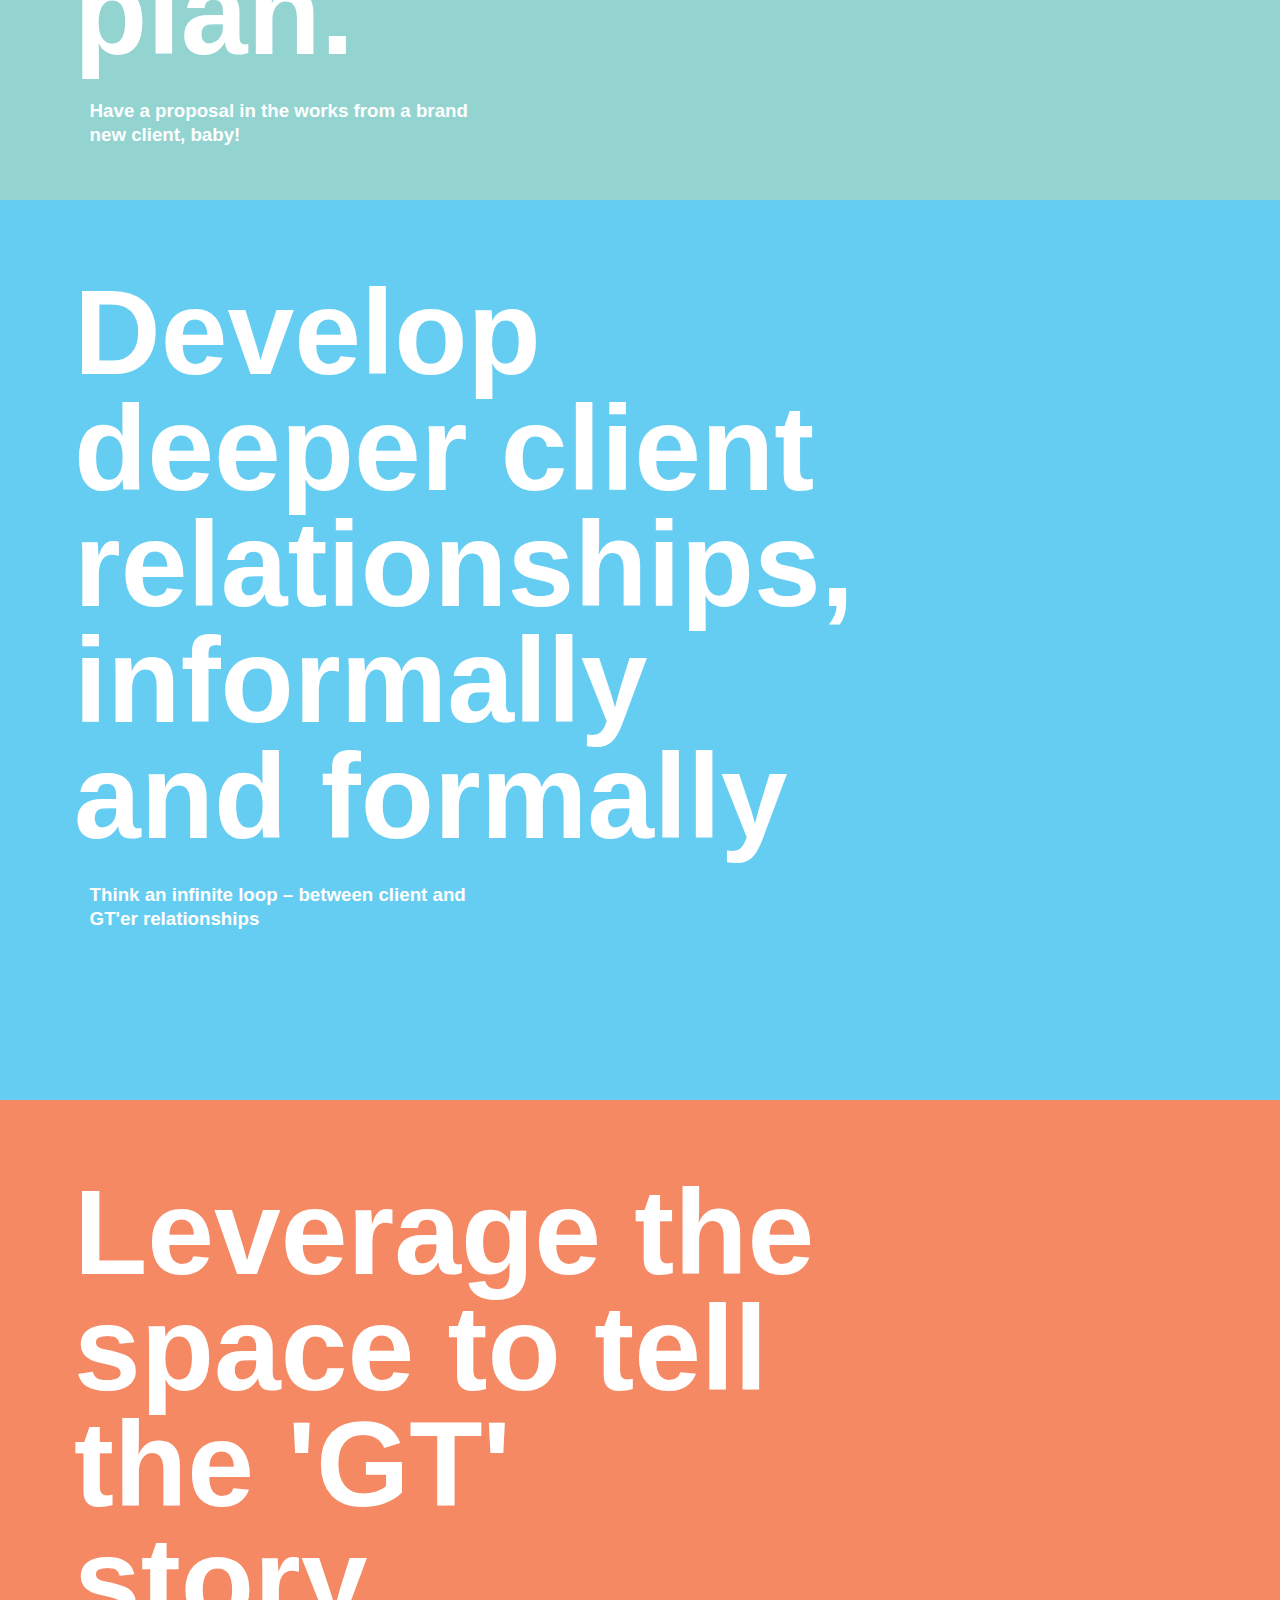
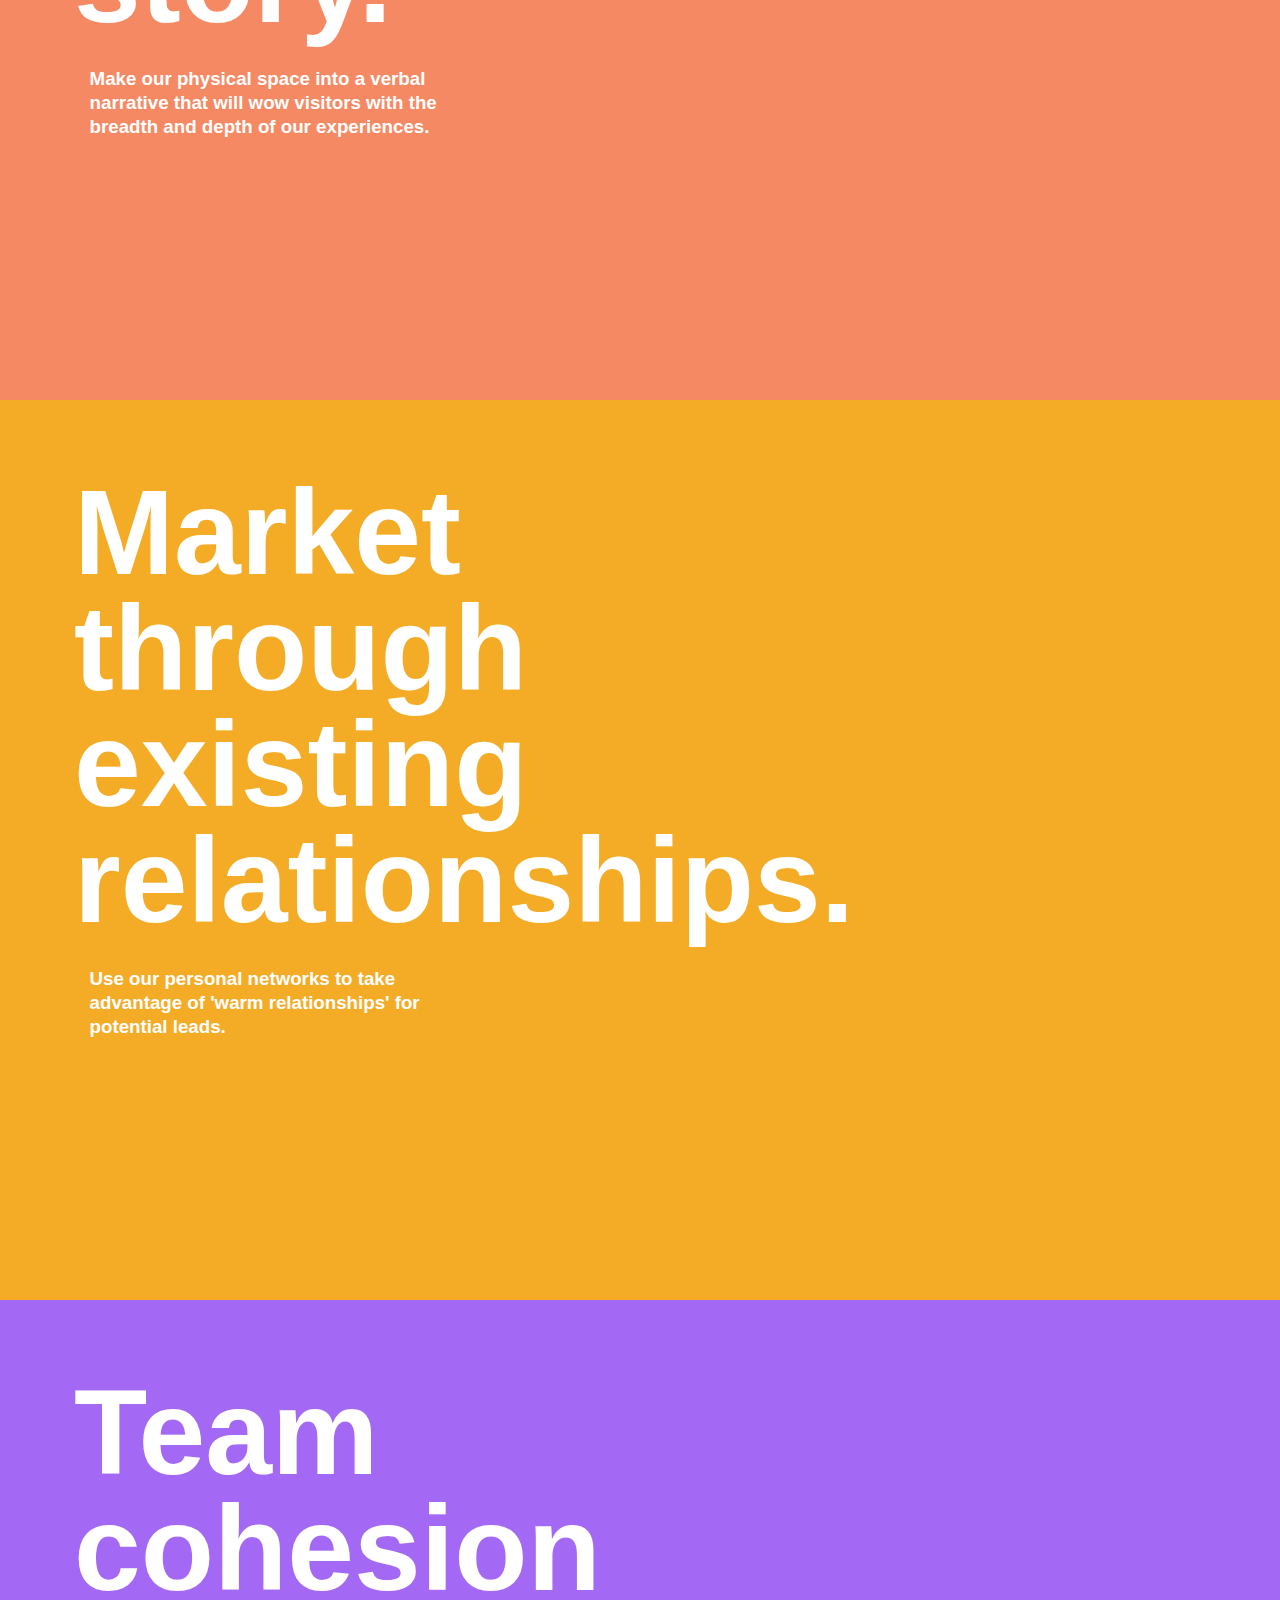
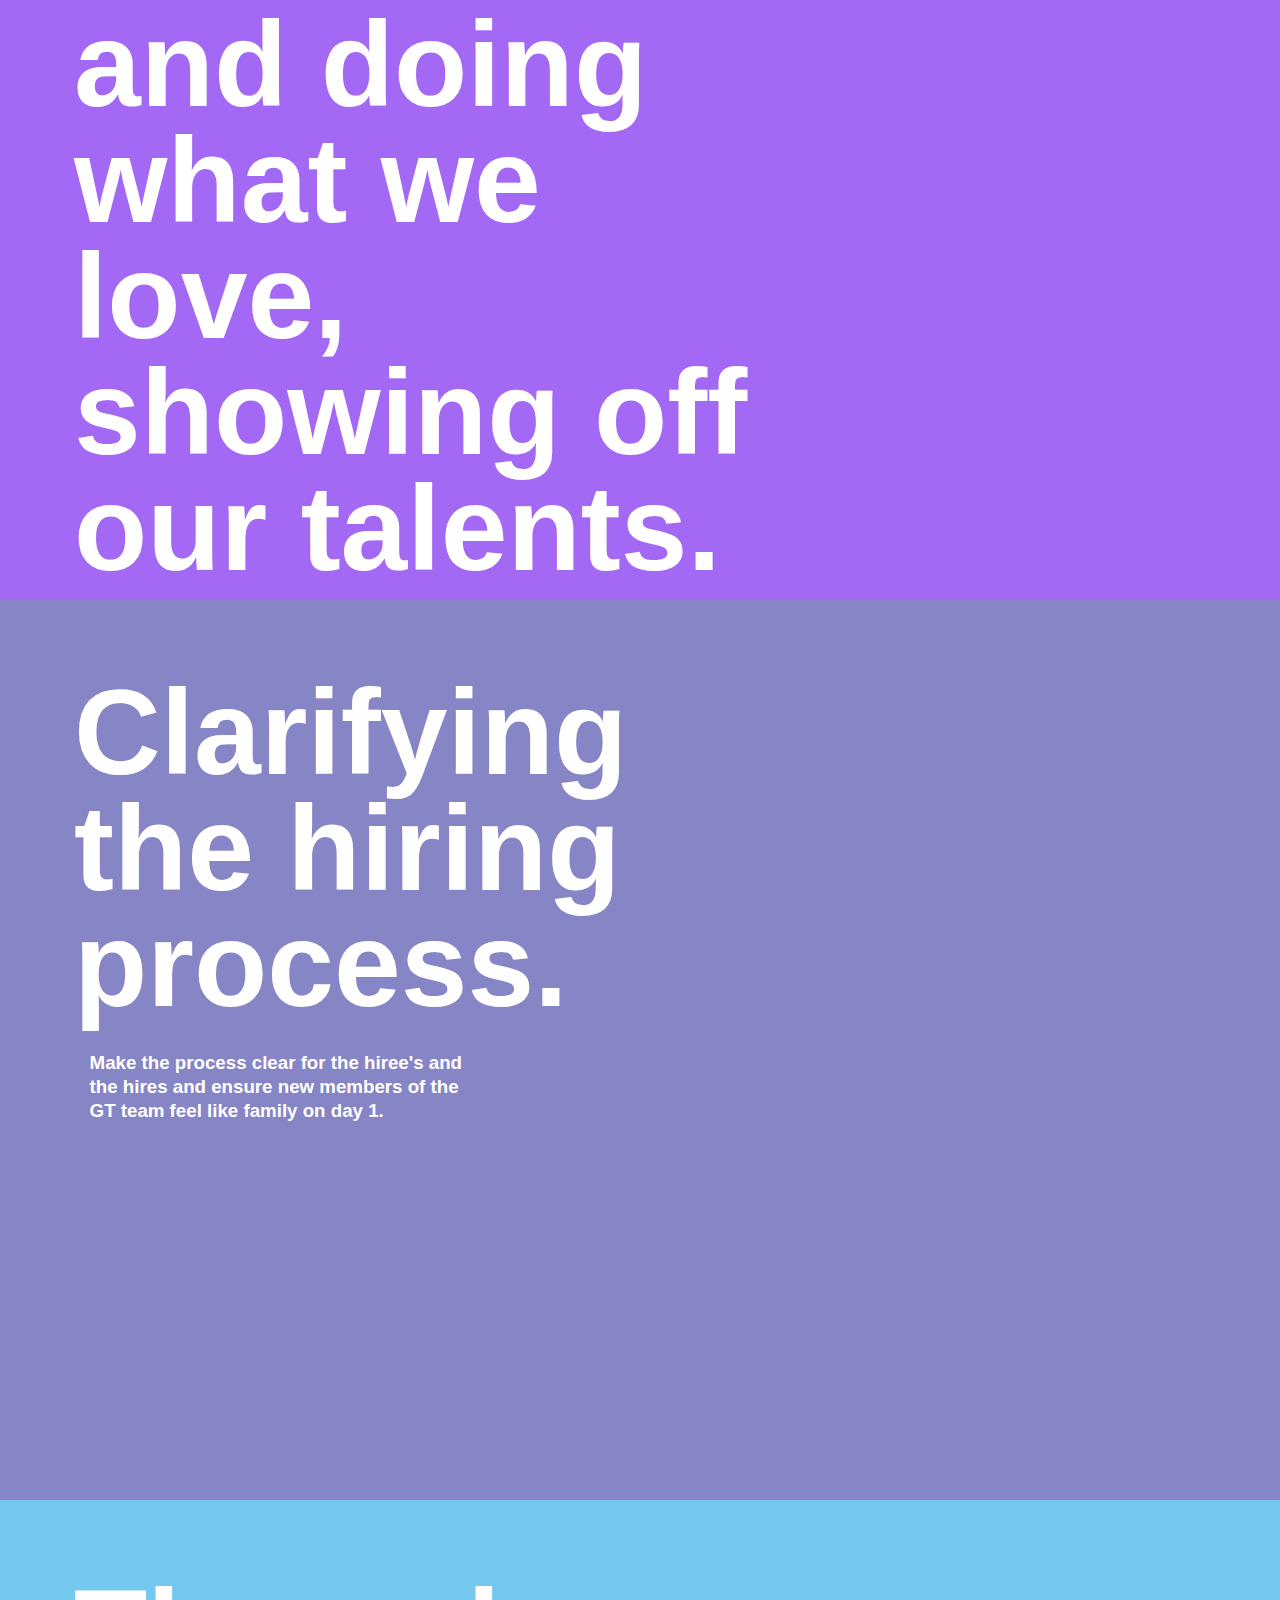
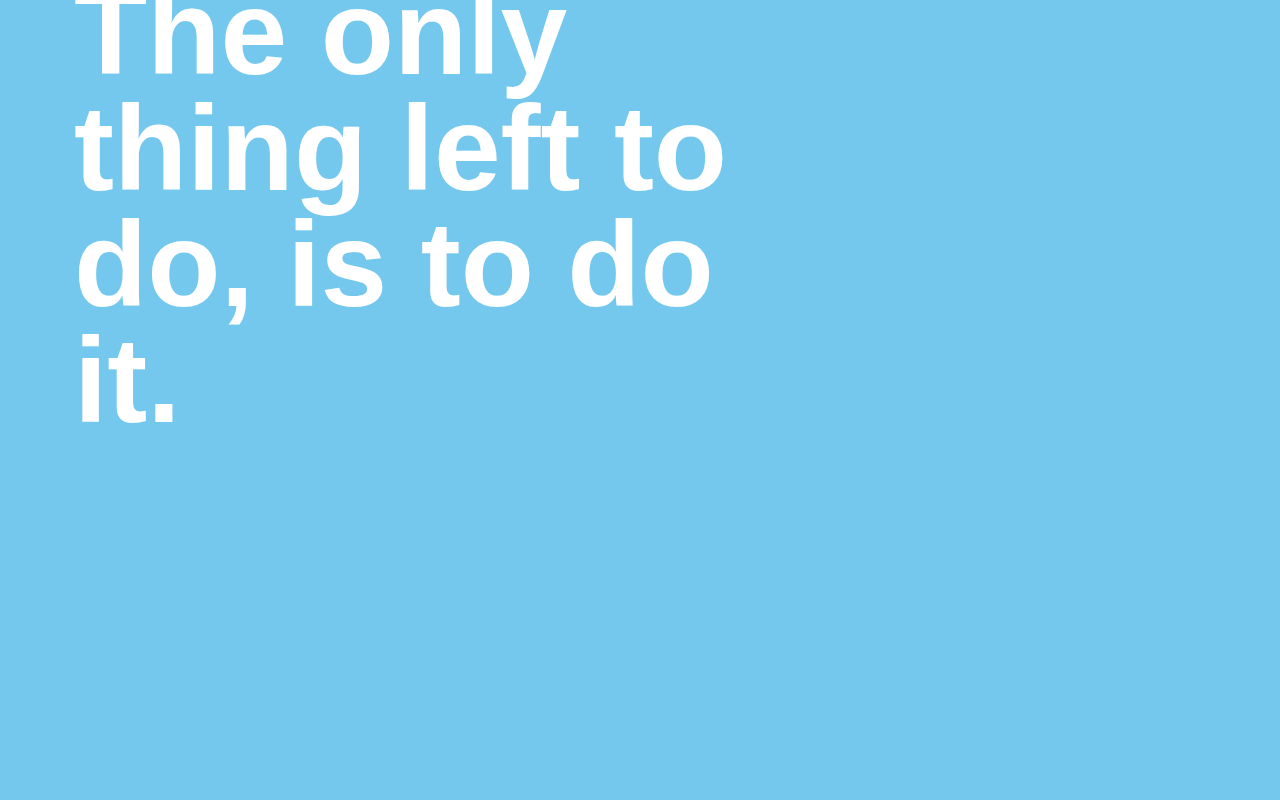
==== commit 90bf44d1: "do it" ====
--- a/index.html
+++ b/index.html
@@ -184,7 +184,7 @@
 		<div class='cropbox'>		
 			
             <div class='slideHeader'>
-		            <h2>Let's do it.</h2>
+		            <h2>The only thing left to do, is to do it.</h2>
 			</div>
 
 			
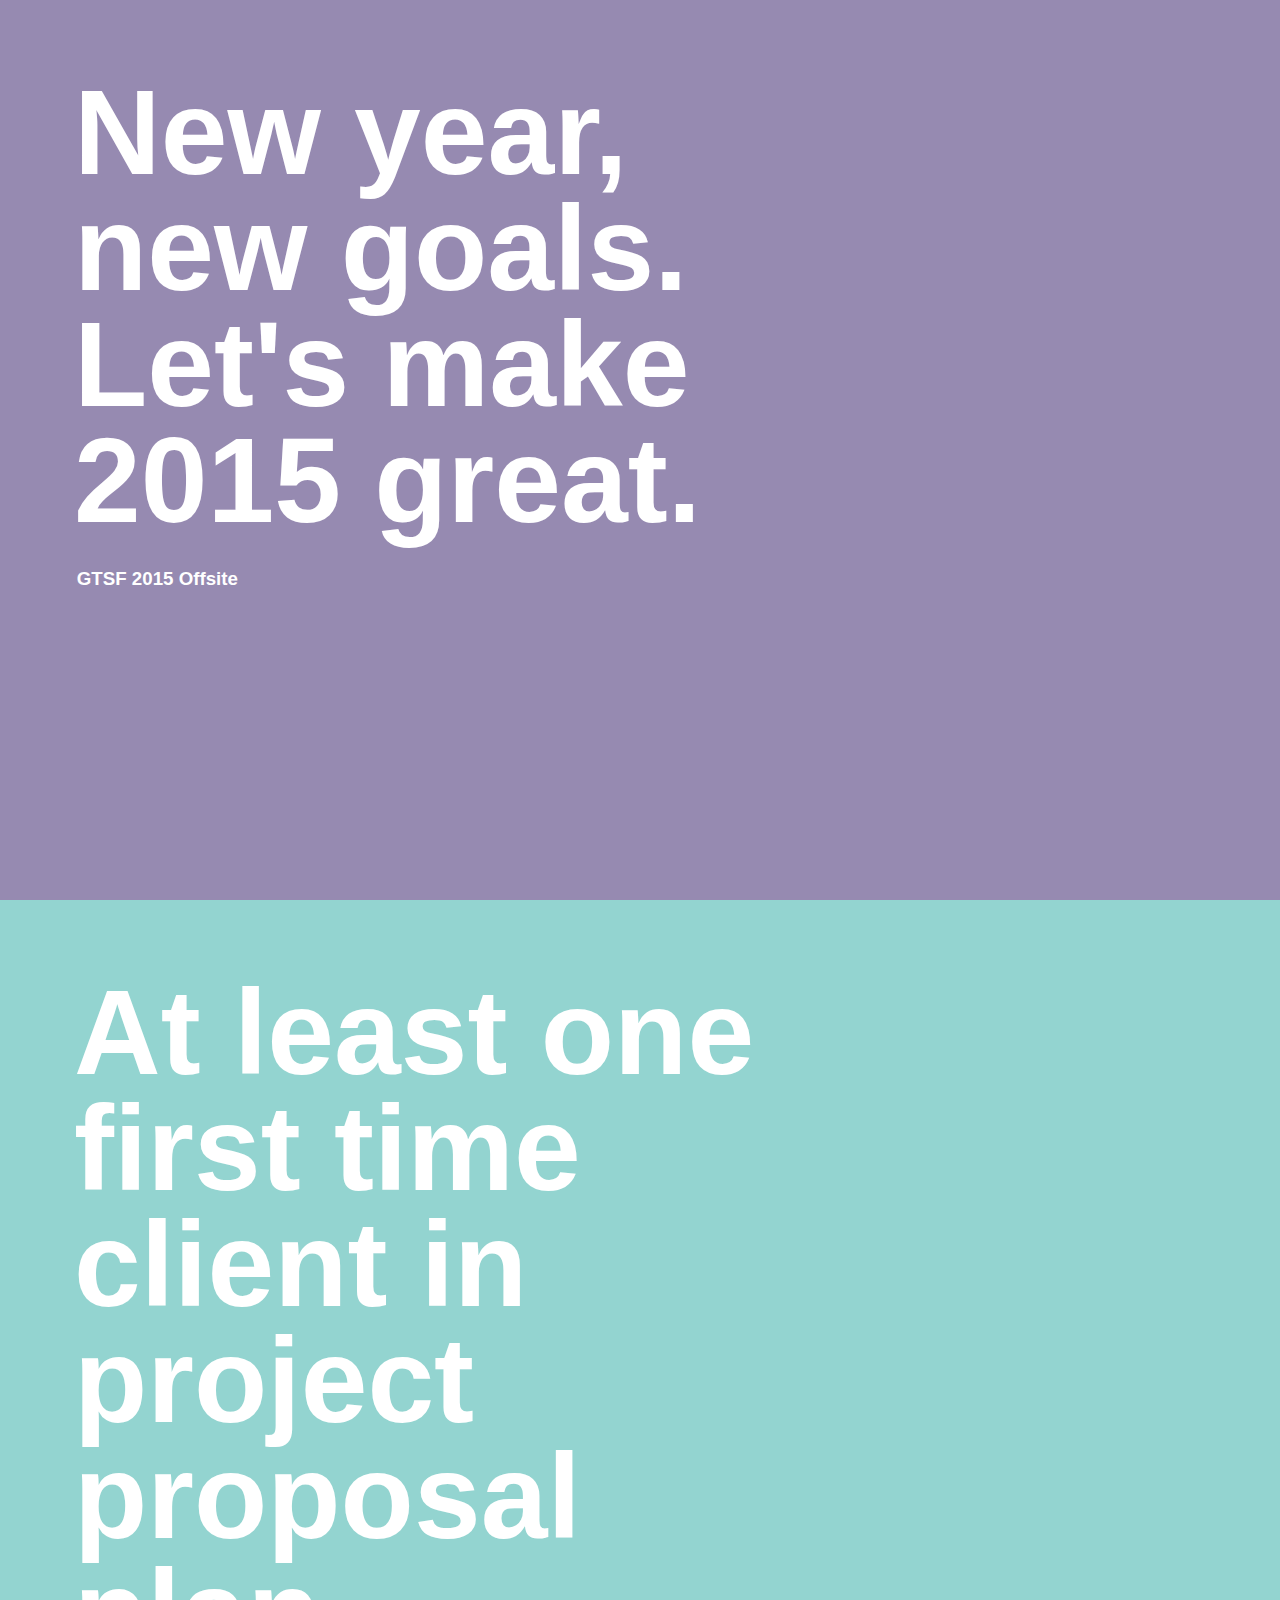
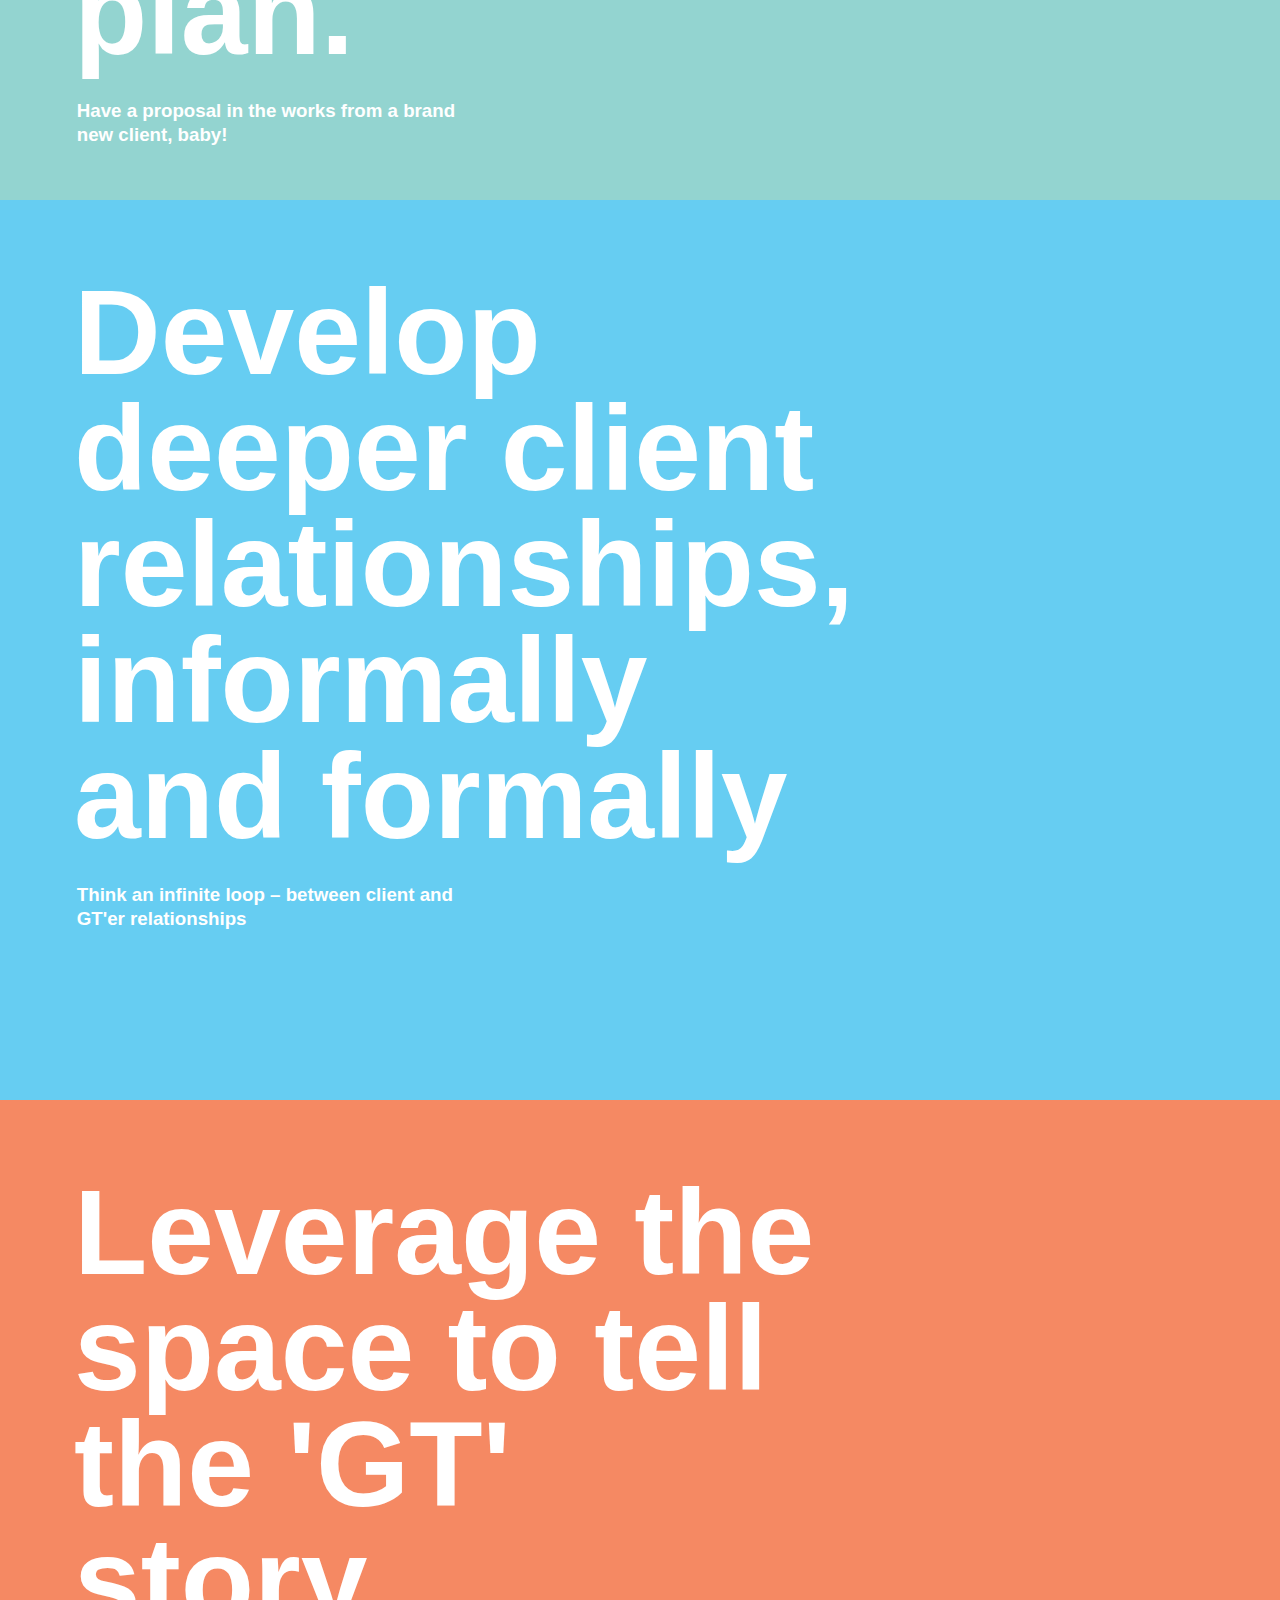
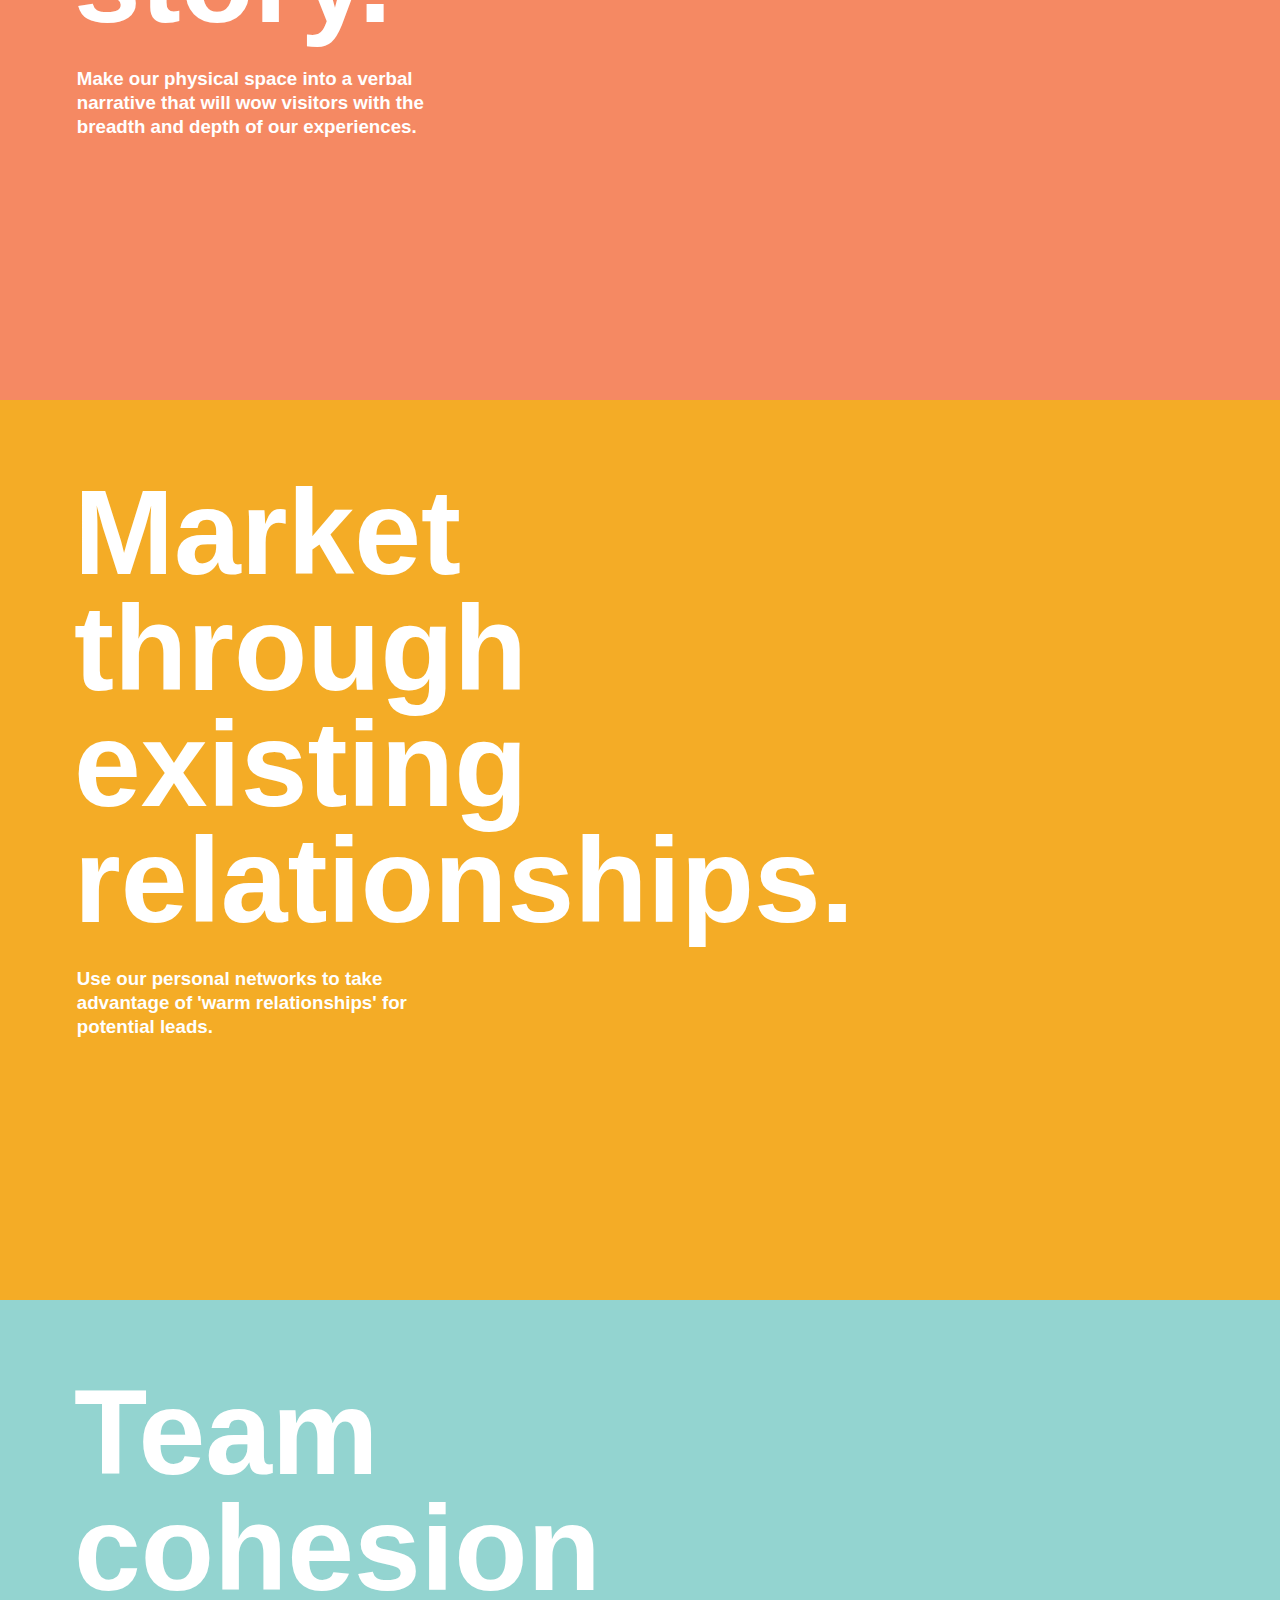
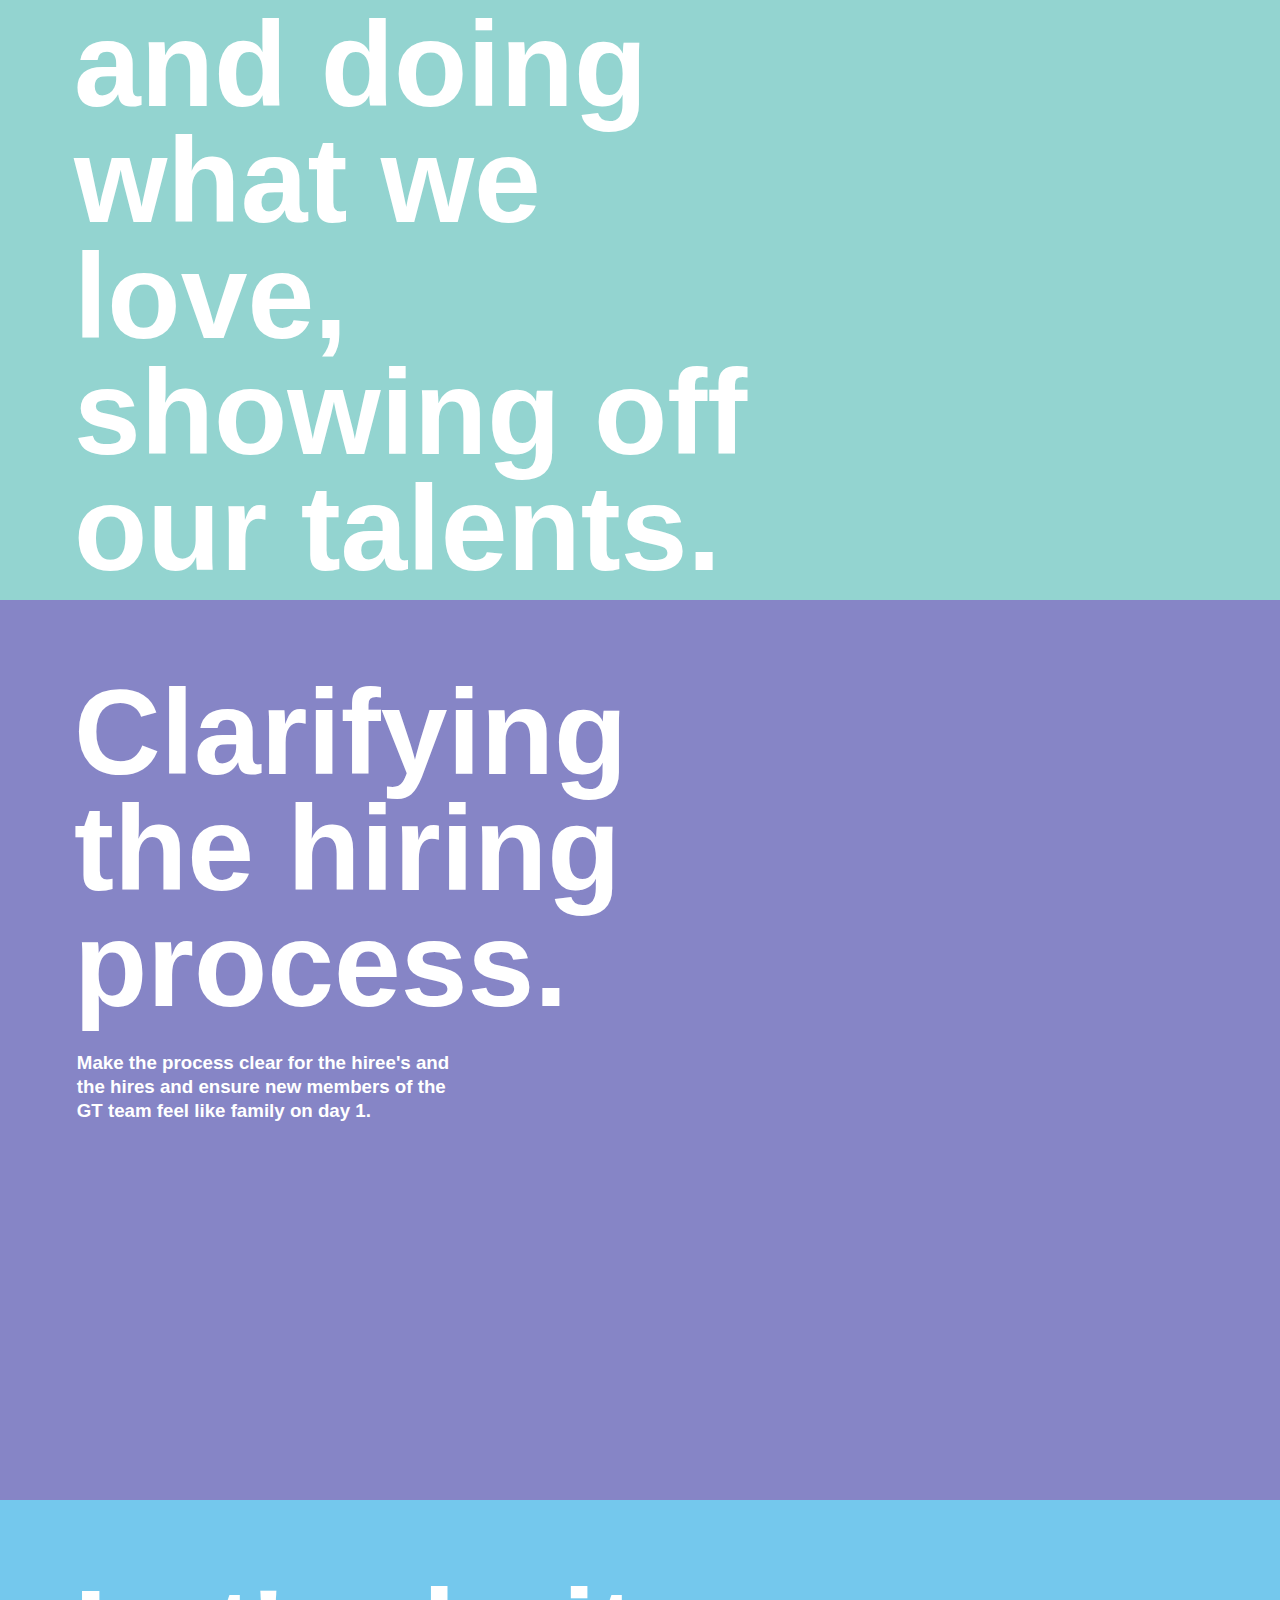
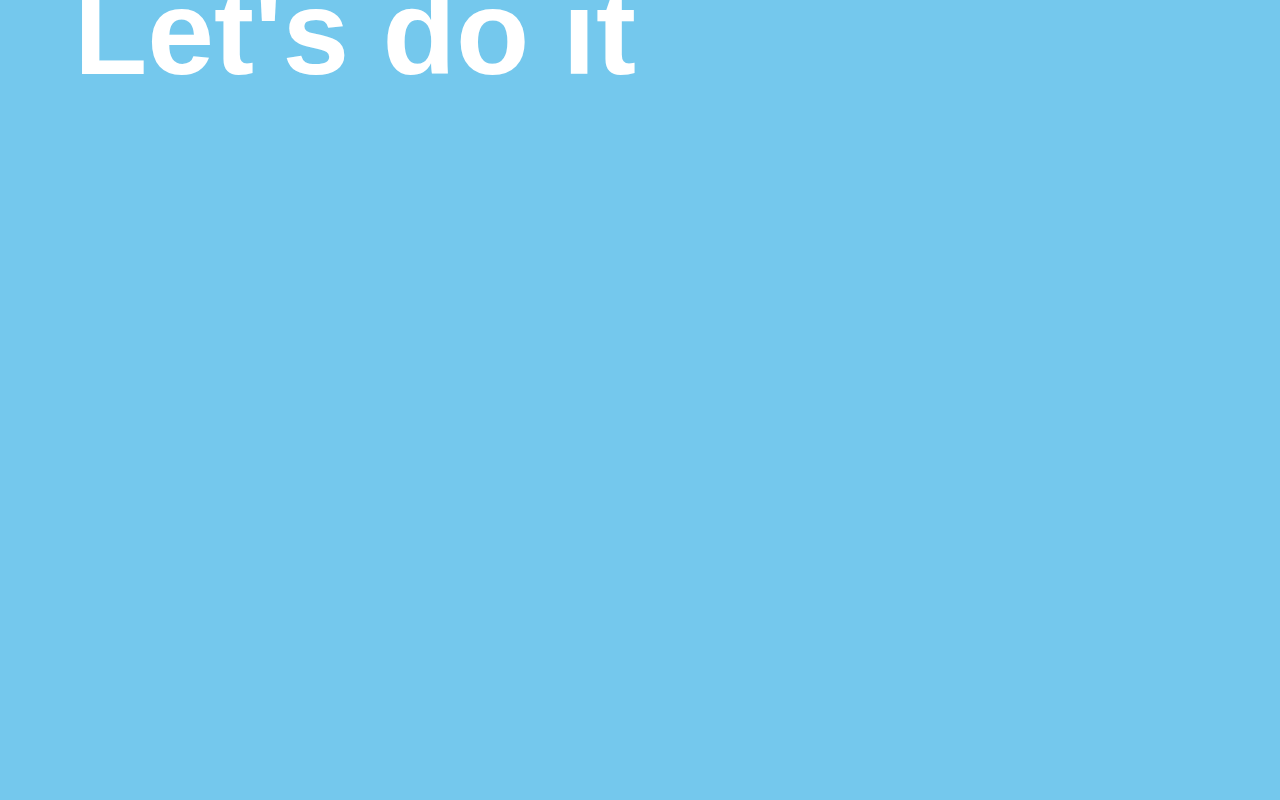
==== commit 3df048ef: "Let's do it." ====
--- a/index.html
+++ b/index.html
@@ -184,7 +184,9 @@
 		<div class='cropbox'>		
 			
             <div class='slideHeader'>
-		            <h2>The only thing left to do, is to do it.</h2>
+		            <h2>
+			            
+			            Let's do it</h2>
 			</div>
 
 			
--- a/css/main.css
+++ b/css/main.css
@@ -266,7 +266,7 @@
 	top: 80%;
 	left: 3%;
 */
-	margin-left: 7%;
+	margin-left: 6%;
 	font-size: 1em;
 	width: 400px;
 	height: auto; 
@@ -301,9 +301,9 @@
 
 @media (max-width: 640px) {
   .slideHeader{
-	 font-size: 2em;
+	 font-size: 1.80em;
 	 top: 0px;
-	 width: 75%;
+	 width: 77%;
   }
   
   .slideData {
@@ -357,7 +357,7 @@
 
 /* ----- SLIDE 6 ------ */
 #slide-6 {
-	background-color: #a369f4;
+	background-color: #93d4d0;
 }
 
 /* ----- SLIDE 7 ------ */
